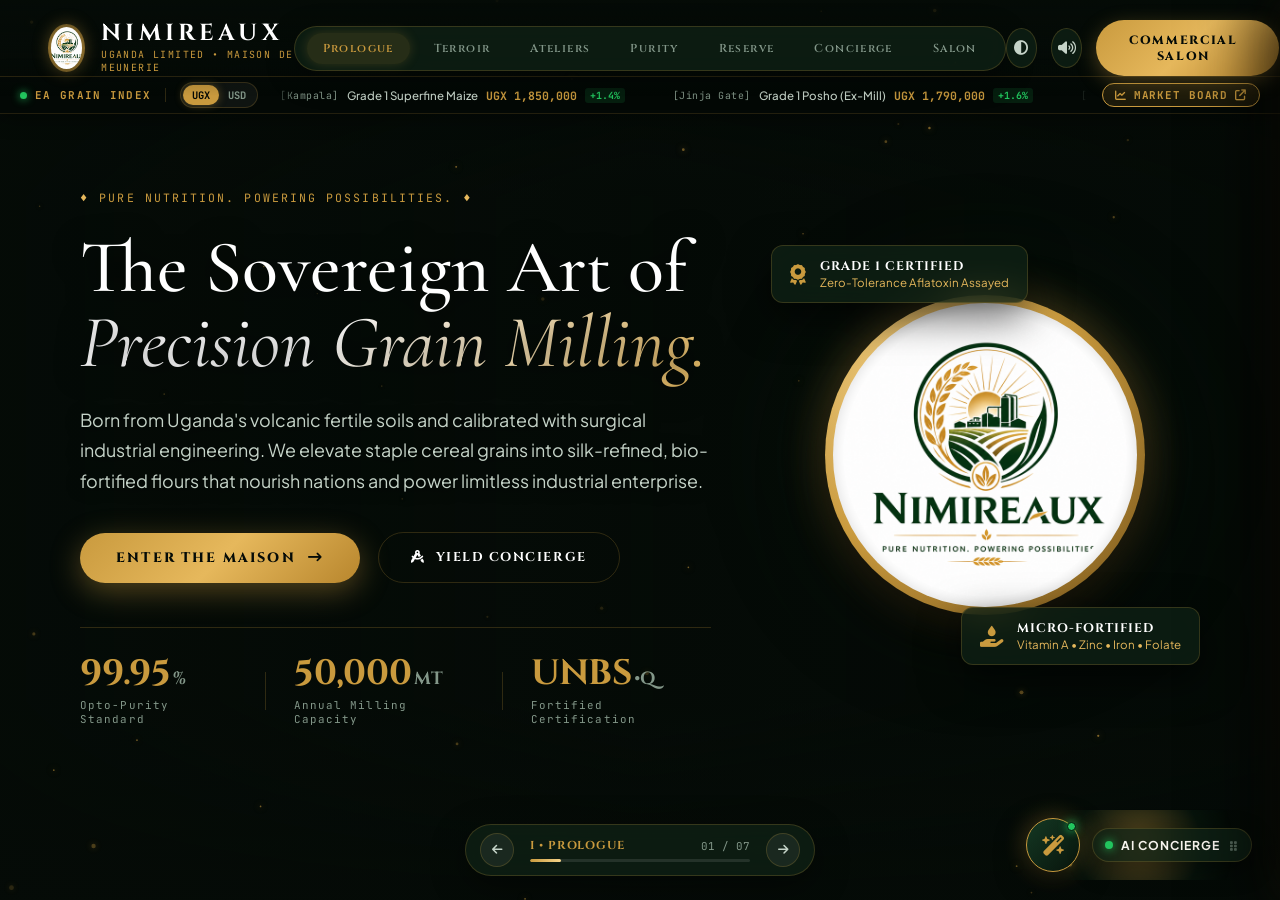
==== index.html @ faae1175 "feat: add Live Commodity Price Ticker ribbon and interactive East Africa Grain Exchange Market Board" ====
<!DOCTYPE html>
<html lang="en" data-theme="dark">
<head>
  <meta charset="UTF-8" />
  <meta name="viewport" content="width=device-width, initial-scale=1.0" />
  <title>NIMIREAUX UGANDA LIMITED &bull; Haute Grain Milling &amp; Pure Nutrition</title>
  
  <!-- Favicon -->
  <link rel="icon" type="image/png" href="assets/logo.png" />
  
  <!-- Premium Luxury Typography: Cormorant Garamond, Cinzel, Plus Jakarta Sans, JetBrains Mono -->
  <link rel="preconnect" href="https://fonts.googleapis.com" />
  <link rel="preconnect" href="https://fonts.gstatic.com" crossorigin />
  <link href="https://fonts.googleapis.com/css2?family=Cinzel:wght@500;600;700;800;900&family=Cormorant+Garamond:ital,wght@0,400;0,500;0,600;0,700;1,400;1,600&family=JetBrains+Mono:wght@400;600;700&family=Plus+Jakarta+Sans:wght@300;400;500;600;700;800&display=swap" rel="stylesheet" />
  
  <!-- Font Awesome 6 Pro Icons -->
  <link rel="stylesheet" href="https://cdnjs.cloudflare.com/ajax/libs/font-awesome/6.4.0/css/all.min.css" />
  
  <!-- Prestige Stylesheet -->
  <link rel="stylesheet" href="styles.css" />
</head>
<body class="prestige-body">

  <!-- =========================================================================
       PHOTOGRAPHIC SCENIC CANVAS (7 Curated High-Resolution Visual Atmospheres)
       ========================================================================= -->
  <div class="prestige-stage-bg" id="prestigeStageBg" aria-hidden="true">
    
    <!-- Scene 01: The Golden Terroir & Dawn Harvest (Hero) -->
    <div class="scenic-slide active" data-scene="0">
      <div class="scenic-img" style="background-image: url('https://images.unsplash.com/photo-1500382017468-9049fed747ef?auto=format&fit=crop&w=2560&q=90');"></div>
      <div class="scenic-curtain"></div>
    </div>

    <!-- Scene 02: Uganda's Volcanic Fertile Basins (Heritage) -->
    <div class="scenic-slide" data-scene="1">
      <div class="scenic-img" style="background-image: url('https://images.unsplash.com/photo-1500937386664-56d1dfef3854?auto=format&fit=crop&w=2560&q=90');"></div>
      <div class="scenic-curtain"></div>
    </div>

    <!-- Scene 03: The Precision Milling Ateliers (Services) -->
    <div class="scenic-slide" data-scene="2">
      <div class="scenic-img" style="background-image: url('https://images.unsplash.com/photo-1587293852726-70cdb56c2866?auto=format&fit=crop&w=2560&q=90');"></div>
      <div class="scenic-curtain"></div>
    </div>

    <!-- Scene 04: The Purity Laboratory & Optical Assay (Quality) -->
    <div class="scenic-slide" data-scene="3">
      <div class="scenic-img" style="background-image: url('assets/purity_uganda_scientist.jpg');"></div>
      <div class="scenic-curtain"></div>
    </div>

    <!-- Scene 05: The Private Flour Reserve (Products) -->
    <div class="scenic-slide" data-scene="4">
      <div class="scenic-img" style="background-image: url('https://images.unsplash.com/photo-1509440159596-0249088772ff?auto=format&fit=crop&w=2560&q=90');"></div>
      <div class="scenic-curtain"></div>
    </div>

    <!-- Scene 06: Towering Silos & Grain Architecture (Concierge Calculator) -->
    <div class="scenic-slide" data-scene="5">
      <div class="scenic-img" style="background-image: url('https://images.unsplash.com/photo-1595974482597-4b8da8879bc5?auto=format&fit=crop&w=2560&q=90');"></div>
      <div class="scenic-curtain"></div>
    </div>

    <!-- Scene 07: The Executive Commercial Salon (Contact & Card) -->
    <div class="scenic-slide" data-scene="6">
      <div class="scenic-img" style="background-image: url('https://images.unsplash.com/photo-1497366216548-37526070297c?auto=format&fit=crop&w=2560&q=90');"></div>
      <div class="scenic-curtain"></div>
    </div>

  </div>

  <!-- Ambient Golden Dust / Micro-Shimmer Particles Canvas -->
  <canvas id="ambientDustCanvas"></canvas>

  <!-- =========================================================================
       HAUTE LUXURY TOP NAVIGATION BAR
       ========================================================================= -->
  <header class="prestige-nav">
    <div class="nav-shell">
      
      <!-- Brand Crest & Monogram -->
      <a href="javascript:void(0)" class="nav-crest-link" onclick="goToAct(0)">
        <div class="crest-gold-frame">
          <img src="assets/logo.png" alt="Nimireaux Crest" class="nav-crest-img" />
        </div>
        <div class="crest-titles">
          <span class="crest-brand">NIMIREAUX</span>
          <span class="crest-provenance">UGANDA LIMITED &bull; MAISON DE MEUNERIE</span>
        </div>
      </a>

      <!-- Center Editorial Acts Nav -->
      <nav class="nav-acts">
        <button class="act-tab active" data-act="0" onclick="goToAct(0)">Prologue</button>
        <button class="act-tab" data-act="1" onclick="goToAct(1)">Terroir</button>
        <button class="act-tab" data-act="2" onclick="goToAct(2)">Ateliers</button>
        <button class="act-tab" data-act="3" onclick="goToAct(3)">Purity</button>
        <button class="act-tab" data-act="4" onclick="goToAct(4)">Reserve</button>
        <button class="act-tab" data-act="5" onclick="goToAct(5)">Concierge</button>
        <button class="act-tab" data-act="6" onclick="goToAct(6)">Salon</button>
      </nav>

      <!-- Right Controls: Audio & Theme Switcher & Private Inquiry -->
      <div class="nav-amenities">
        
        <!-- Palette Switcher: Noir Emerald <-> Champagne Ivory -->
        <button class="amenity-btn" id="themeToggleBtn" title="Switch Atmospheric Palette" aria-label="Toggle Theme">
          <i class="fa-solid fa-circle-half-stroke" id="themeIcon"></i>
        </button>

        <!-- Sound Chime Toggle -->
        <button class="amenity-btn" id="soundToggleBtn" title="Toggle Crystal Acoustic Feedback" aria-label="Toggle Acoustic Feedback">
          <i class="fa-solid fa-volume-high" id="soundIcon"></i>
        </button>

        <!-- Private Inquiry Button -->
        <button class="btn-royal" onclick="goToAct(6)">
          <span class="btn-royal-text">COMMERCIAL SALON</span>
          <span class="btn-royal-sheen"></span>
        </button>

      </div>

    </div>
  </header>

  <!-- =========================================================================
       HAUTE COUTURE EAST AFRICA GRAIN COMMODITY TICKER TAPE
       ========================================================================= -->
  <div class="grain-ticker-ribbon" id="grainTickerRibbon">
    <div class="gtr-inner">
      
      <!-- Live Indicator & Title -->
      <div class="gtr-badge">
        <span class="gtr-live-dot"></span>
        <span class="gtr-title">EA GRAIN INDEX</span>
      </div>

      <!-- Currency Toggle Switch -->
      <div class="gtr-currency-toggle" role="group" aria-label="Currency Selector">
        <button type="button" class="gtr-curr-btn active" id="btnCurrUGX" onclick="setMarketCurrency('UGX')">UGX</button>
        <button type="button" class="gtr-curr-btn" id="btnCurrUSD" onclick="setMarketCurrency('USD')">USD</button>
      </div>

      <!-- Marquee Scrolling Track -->
      <div class="gtr-track-wrapper">
        <div class="gtr-marquee" id="gtrMarqueeTrack">
          <!-- Dynamically populated by renderTickerRibbon() -->
        </div>
      </div>

      <!-- Right Action CTA: View Full Market Board -->
      <button class="gtr-board-btn" onclick="openMarketBoardModal()" title="View East Africa Grain Exchange Board">
        <i class="fa-solid fa-chart-line"></i>
        <span>MARKET BOARD</span>
        <i class="fa-solid fa-arrow-up-right-from-square"></i>
      </button>

    </div>
  </div>

  <!-- =========================================================================
       MAIN PRESENTATION STAGE (7 CURATED EDITORIAL ACTS)
       ========================================================================= -->
  <main class="prestige-viewport" id="prestigeViewport">

    <!-- =======================================================================
         ACT I: PROLOGUE & THE OATH OF PURE NUTRITION (Hero)
         ======================================================================= -->
    <section class="editorial-act active" data-act-index="0" id="act0">
      <div class="act-container">
        
        <div class="hero-editorial-grid">
          
          <div class="hero-left-column">
            
            <div class="haute-curation-tag">
              <span class="gold-diamond">&diams;</span>
              <span class="tag-label">PURE NUTRITION. POWERING POSSIBILITIES.</span>
              <span class="gold-diamond">&diams;</span>
            </div>

            <h1 class="hero-editorial-title">
              The Sovereign Art of <span class="title-italic-accent">Precision Grain Milling.</span>
            </h1>

            <p class="hero-editorial-epigraph">
              Born from Uganda's volcanic fertile soils and calibrated with surgical industrial engineering. We elevate staple cereal grains into silk-refined, bio-fortified flours that nourish nations and power limitless industrial enterprise.
            </p>

            <div class="hero-actions-suite">
              <button class="btn-royal-large" onclick="goToAct(1)">
                <span>ENTER THE MAISON</span>
                <i class="fa-solid fa-arrow-right-long"></i>
              </button>
              <button class="btn-linen-outline" onclick="goToAct(5)">
                <i class="fa-solid fa-compass-drafting"></i>
                <span>YIELD CONCIERGE</span>
              </button>
            </div>

            <!-- Certified Royal Metrics Ribbon -->
            <div class="hero-heritage-metrics">
              <div class="metric-cell">
                <span class="mc-value">99.95<small>%</small></span>
                <span class="mc-label">Opto-Purity Standard</span>
              </div>
              <div class="metric-divider"></div>
              <div class="metric-cell">
                <span class="mc-value">50,000<small>MT</small></span>
                <span class="mc-label">Annual Milling Capacity</span>
              </div>
              <div class="metric-divider"></div>
              <div class="metric-cell">
                <span class="mc-value">UNBS<small>&bull;Q</small></span>
                <span class="mc-label">Fortified Certification</span>
              </div>
            </div>

          </div>

          <!-- Hero Right: The Royal Circular Medallion Insignia -->
          <div class="hero-right-column">
            <div class="royal-insignia-stage">
              <div class="insignia-aura-ring"></div>
              <div class="insignia-laurel-frame">
                <div class="insignia-disc-border">
                  <img src="assets/logo.png" alt="Nimireaux Official Circular Emblem" class="royal-emblem-disc" />
                </div>
              </div>

              <!-- Floating Prestige Badges -->
              <div class="prestige-floating-badge badge-nw">
                <i class="fa-solid fa-award"></i>
                <div>
                  <strong>GRADE 1 CERTIFIED</strong>
                  <span>Zero-Tolerance Aflatoxin Assayed</span>
                </div>
              </div>

              <div class="prestige-floating-badge badge-se">
                <i class="fa-solid fa-hand-holding-droplet"></i>
                <div>
                  <strong>MICRO-FORTIFIED</strong>
                  <span>Vitamin A &bull; Zinc &bull; Iron &bull; Folate</span>
                </div>
              </div>
            </div>
          </div>

        </div>

      </div>
    </section>

    <!-- =======================================================================
         ACT II: TERROIR & THE SOURCING INTEGRITY
         ======================================================================= -->
    <section class="editorial-act" data-act-index="1" id="act1">
      <div class="act-container">
        
        <div class="act-split-grid">
          
          <div class="act-text-side">
            <div class="act-number-monogram">II &bull; THE TERROIR</div>
            <h2 class="act-headline">
              Sourced from Uganda's <span class="title-italic-accent">Richest Basins.</span>
            </h2>
            <p class="act-summary">
              Great flour is not born in the mill; it begins in the earth. Nimireaux maintains direct, ethical origin partnerships across Uganda's most fertile agricultural corridors, ensuring every grain kernel meets uncompromising parameters of density, vitrification, and moisture equilibrium.
            </p>

            <div class="terroir-regions-deck">
              <div class="terroir-tile active" onclick="inspectTerroir(0)">
                <div class="tt-num">01</div>
                <div class="tt-content">
                  <h4>Masindi &amp; Bunyoro Maize Corridors</h4>
                  <p>Sun-cured white dent maize celebrated for pristine starch endosperm and naturally low ash content.</p>
                </div>
              </div>

              <div class="terroir-tile" onclick="inspectTerroir(1)">
                <div class="tt-num">02</div>
                <div class="tt-content">
                  <h4>Acholi &amp; Northern Grain Basins</h4>
                  <p>Heritage sorghum, pearl millet, and golden sesame cultivated on untouched organic soil.</p>
                </div>
              </div>

              <div class="terroir-tile" onclick="inspectTerroir(2)">
                <div class="tt-num">03</div>
                <div class="tt-content">
                  <h4>Eastern Highlands Wheat Belts</h4>
                  <p>High-altitude hard wheat cultivars with exceptional gluten indexes tailored for artisanal baking.</p>
                </div>
              </div>
            </div>

            <div class="act-actions-row">
              <button class="btn-royal" onclick="goToAct(2)">
                <span>EXPLORE MILLING ATELIERS</span>
                <i class="fa-solid fa-arrow-right"></i>
              </button>
              <button type="button" class="btn-royal-outline" onclick="openLogisticsModal()">
                <i class="fa-solid fa-route"></i>
                <span>EAST AFRICA TRADE CORRIDORS</span>
              </button>
              <button type="button" class="btn-royal-outline" onclick="openMarketBoardModal()">
                <i class="fa-solid fa-chart-line"></i>
                <span>SPOT GRAIN EXCHANGE BOARD</span>
              </button>
            </div>
          </div>

          <div class="act-visual-side">
            <div class="terroir-specimen-card">
              <div class="tsc-glass-header">
                <span class="tsc-origin" id="terroirOrigin">ORIGIN REGION: MASINDI CORRIDOR</span>
                <span class="tsc-status">TRACEABILITY: 100% FARM-GATE</span>
              </div>
              <div class="tsc-image-frame">
                <img id="terroirImg" src="https://images.unsplash.com/photo-1500937386664-56d1dfef3854?auto=format&fit=crop&w=1400&q=85" alt="Ugandan Agricultural Valley" class="terroir-photo" />
                <div class="tsc-telemetry-pill">
                  <i class="fa-solid fa-wheat-awn"></i>
                  <span>Equilibrium Moisture: <strong>&le; 12.8%</strong></span>
                </div>
              </div>
              <div class="tsc-spec-footer">
                <div class="tsf-item">
                  <span>VARIETAL</span>
                  <strong id="terroirVarietal">White Dent Elite</strong>
                </div>
                <div class="tsf-item">
                  <span>PURITY INDEX</span>
                  <strong id="terroirPurity">99.9% Clean</strong>
                </div>
                <div class="tsf-item">
                  <span>SMALLHOLDERS</span>
                  <strong id="terroirFarmers">8,500+ Stewards</strong>
                </div>
              </div>
            </div>
          </div>

        </div>

      </div>
    </section>

    <!-- =======================================================================
         ACT III: THE PRECISION MILLING ATELIERS
         ======================================================================= -->
    <section class="editorial-act" data-act-index="2" id="act2">
      <div class="act-container">
        
        <div class="act-split-grid">
          
          <div class="act-text-side">
            <div class="act-number-monogram">III &bull; THE ATELIERS</div>
            <h2 class="act-headline">
              Chilled Rollers. <span class="title-italic-accent">Surgical Extraction.</span>
            </h2>
            <p class="act-summary">
              Inside our climate-controlled processing halls, grain passes through graduated stages of pneumatic destoning, precision tempering, and multi-break chilled cast-iron rollers. We gently shave the endosperm while preserving its vital starches and separating the fibrous bran with zero thermal stress.
            </p>

            <div class="atelier-phases-tabs">
              <button class="atelier-phase-btn active" data-phase="0" onclick="switchAtelierPhase(0)">
                <span class="ap-badge">PHASE I</span>
                <span class="ap-name">Hydrothermal Conditioning</span>
              </button>
              <button class="atelier-phase-btn" data-phase="1" onclick="switchAtelierPhase(1)">
                <span class="ap-badge">PHASE II</span>
                <span class="ap-name">Multi-Break Corrugation</span>
              </button>
              <button class="atelier-phase-btn" data-phase="2" onclick="switchAtelierPhase(2)">
                <span class="ap-badge">PHASE III</span>
                <span class="ap-name">High-Speed Plansifting</span>
              </button>
              <button class="atelier-phase-btn" data-phase="3" onclick="switchAtelierPhase(3)">
                <span class="ap-badge">PHASE IV</span>
                <span class="ap-name">UNBS Micro-Fortification</span>
              </button>
            </div>

            <div class="atelier-spec-card" id="atelierSpecCard">
              <h4 id="phaseTitle">Phase I: Hydrothermal Moisture Conditioning</h4>
              <p id="phaseDesc">
                Computer-calibrated water misting elevates kernel moisture to exactly 14.2%, mellowing the inner endosperm starch while imparting elastic resilience to the outer bran shell for clean separation.
              </p>
              <div class="phase-metrics-row">
                <div class="pm-box">
                  <span>Target Equilibrium</span>
                  <strong id="pmTarget">14.2% H₂O</strong>
                </div>
                <div class="pm-box">
                  <span>Tempering Rest</span>
                  <strong id="pmRest">12 - 16 Hours</strong>
                </div>
                <div class="pm-box">
                  <span>Endosperm Integrity</span>
                  <strong id="pmYield">100% Intact</strong>
                </div>
              </div>
            </div>
          </div>

          <div class="act-visual-side">
            <div class="atelier-engineering-card">
              <div class="aec-header">
                <span><i class="fa-solid fa-gears"></i> BÜHLER-CALIBRATED INDUSTRIAL ROLLER SUITE</span>
                <span class="aec-live"><i class="fa-solid fa-circle"></i> CONTINUOUS LINE</span>
              </div>
              <div class="aec-image-wrap">
                <img id="phaseImg" src="https://images.unsplash.com/photo-1587293852726-70cdb56c2866?auto=format&fit=crop&w=1400&q=85" alt="Industrial Milling Machinery" class="atelier-photo" />
                <div class="aec-telemetry-hud">
                  <div class="ath-gauge">
                    <span class="ath-label">ROLLER RPM</span>
                    <span class="ath-val" id="athRpm">1,450 RPM</span>
                  </div>
                  <div class="ath-gauge">
                    <span class="ath-label">NIP CALIBRATION</span>
                    <span class="ath-val" id="athGap">0.18 mm</span>
                  </div>
                  <div class="ath-gauge">
                    <span class="ath-label">BEARING TEMP</span>
                    <span class="ath-val" id="athTemp">36.2 &deg;C</span>
                  </div>
                </div>
              </div>
              <div class="aec-footer">
                <span>HOURLY THROUGHPUT: <strong>15.0 METRIC TONS / HOUR</strong></span>
                <span>CLEAN IN-PLACE (CIP) HYGIENE: <strong>PASSED</strong></span>
              </div>
            </div>
          </div>

        </div>

      </div>
    </section>

    <!-- =======================================================================
         ACT IV: THE PURITY PROTOCOL & SCIENTIFIC ASSAY
         ======================================================================= -->
    <section class="editorial-act" data-act-index="3" id="act3">
      <div class="act-container">
        
        <div class="act-split-grid">
          
          <div class="act-text-side">
            <div class="act-number-monogram">IV &bull; THE PURITY PROTOCOL</div>
            <h2 class="act-headline">
              Zero Tolerance. <span class="title-italic-accent">Certified Purity.</span>
            </h2>
            <p class="act-summary">
              Health is the highest luxury. Nimireaux operates on an uncompromising double-testing protocol. Every batch of grain entering our intake gates and every bag of flour departing our dock is subjected to optical NIR spectrometry and enzymatic immunoassays.
            </p>

            <div class="purity-standards-grid">
              <div class="purity-pillar">
                <div class="pp-badge"><i class="fa-solid fa-shield-virus"></i> 0.0 PPB AFLATOXIN</div>
                <h4>Zero-Tolerance Toxin Filter</h4>
                <p>Advanced optical sorters discard any grain kernel showing microbial compromise well below Uganda's UNBS 10 ppb statutory ceiling.</p>
              </div>

              <div class="purity-pillar">
                <div class="pp-badge"><i class="fa-solid fa-dna"></i> 100% NON-GMO SEED</div>
                <h4>Pure Heritage Genetics</h4>
                <p>Complete genetic testing certifies that all grain lots are natural, heirloom, non-genetically modified East African cultivars.</p>
              </div>
            </div>

            <div class="act-actions-row">
              <button class="btn-royal" onclick="goToAct(4)">
                <span>DISCOVER THE PRIVATE RESERVE</span>
                <i class="fa-solid fa-arrow-right"></i>
              </button>
              <button type="button" class="btn-royal-outline" onclick="openCoaModal()">
                <i class="fa-solid fa-file-shield"></i>
                <span>SPECIFICATIONS &amp; COA</span>
              </button>
            </div>
          </div>

          <div class="act-visual-side">
            <div class="lab-spectrometer-card">
              <div class="lsc-header">
                <span><i class="fa-solid fa-microscope"></i> NIR OPTICAL ASSAY &bull; REAL-TIME BATCH LOG</span>
                <span class="lsc-badge">UNBS CERTIFIED Q-MARK</span>
              </div>

              <!-- Quality Assurance Laboratory Showcase Photo -->
              <div class="lsc-photo-banner">
                <img src="assets/purity_uganda_scientist.jpg" alt="Nimireaux Quality Assurance Scientists in Uganda Food Assay Laboratory" class="lsc-banner-img" />
                <div class="lsc-banner-sheen"></div>
                <div class="lsc-banner-caption">
                  <span class="lsc-caption-tag"><i class="fa-solid fa-flask-vial"></i> QA &amp; BIOCHEMISTRY LAB</span>
                  <span class="lsc-caption-sub">Kampala Fortification &amp; Purity Assay Unit</span>
                </div>
              </div>

              <div class="lsc-spectrum-display">
                <div class="lsc-radar-bg"></div>
                <div class="lsc-data-points">
                  <div class="datapoint dp-1">
                    <span class="dp-glow"></span>
                    <span class="dp-text">Moisture: 12.4%</span>
                  </div>
                  <div class="datapoint dp-2">
                    <span class="dp-glow"></span>
                    <span class="dp-text">Crude Ash: &lt;0.55%</span>
                  </div>
                  <div class="datapoint dp-3">
                    <span class="dp-glow"></span>
                    <span class="dp-text">Protein: 9.2%</span>
                  </div>
                  <div class="datapoint dp-4">
                    <span class="dp-glow"></span>
                    <span class="dp-text">Aflatoxin: 0.0 ppb</span>
                  </div>
                </div>
              </div>
              <div class="lsc-batch-row">
                <div class="lbr-cell">
                  <span>CURRENT BATCH</span>
                  <strong>#NMR-2026-UG88</strong>
                </div>
                <div class="lbr-cell">
                  <span>DISPOSITION</span>
                  <strong class="text-gold">APPROVED FOR HUMAN CONSUMPTION</strong>
                </div>
              </div>
            </div>
          </div>

        </div>

      </div>
    </section>

    <!-- =======================================================================
         ACT V: THE PRIVATE RESERVE COLLECTION (Products & Sommelier)
         ======================================================================= -->
    <section class="editorial-act" data-act-index="4" id="act4">
      <div class="act-container">
        
        <div class="act-split-grid">
          
          <div class="act-text-side">
            <div class="act-number-monogram">V &bull; THE PRIVATE RESERVE</div>
            <h2 class="act-headline">
              The Grand Flours of <span class="title-italic-accent">Nimireaux.</span>
            </h2>
            <p class="act-summary">
              Engineered for superlative culinary texture, radiant white endosperm purity, and optimal micronutrient bioavailability. Select a reserve grade to explore tactile granulometry, extraction rates, and certified nutrition profiles.
            </p>

            <div class="reserve-sommelier-deck">
              <button class="sommelier-item active" data-prod="0" onclick="selectReserveFlour(0)">
                <div class="si-index">01</div>
                <div class="si-info">
                  <strong>Superfine Posho Flour (Grade 1 Royal)</strong>
                  <span>Silky patent white flour with mandatory UNBS vitamin micro-dosing.</span>
                </div>
              </button>

              <button class="sommelier-item" data-prod="1" onclick="selectReserveFlour(1)">
                <div class="si-index">02</div>
                <div class="si-info">
                  <strong>Whole Grain Maize Flour (Artisanal Brown)</strong>
                  <span>Nutrient-dense, bran-retained wholesome flour rich in complex dietary fiber.</span>
                </div>
              </button>

              <button class="sommelier-item" data-prod="2" onclick="selectReserveFlour(2)">
                <div class="si-index">03</div>
                <div class="si-info">
                  <strong>Baker\'s Special Hard Wheat Flour</strong>
                  <span>High-gluten formulation with exceptional dough elasticity and oven spring.</span>
                </div>
              </button>

              <button class="sommelier-item" data-prod="3" onclick="selectReserveFlour(3)">
                <div class="si-index">04</div>
                <div class="si-info">
                  <strong>Nutri-Composite Multi-Grain Porridge Flour</strong>
                  <span>Synergistic blend of maize, finger millet, red sorghum, and toasted soya.</span>
                </div>
              </button>
            </div>
          </div>

          <div class="act-visual-side">
            <div class="reserve-fact-sheet-card">
              <div class="rfsc-header">
                <span class="rfsc-crest-tag" id="rfscBadge">MAISON SELECTION &bull; GRADE 1</span>
                <h3 class="rfsc-title" id="rfscTitle">Superfine Posho Flour (Grade 1 Royal)</h3>
                <p class="rfsc-desc" id="rfscDesc">Refined from pure vitreous endosperm with zero bran specks, micro-fortified with Vitamin A, Zinc, Iron, and Folic Acid.</p>
              </div>

              <div class="rfsc-specs-table">
                <div class="rst-row head">
                  <span>CERTIFIED METRIC</span>
                  <span>PER 100g SPECIFICATION</span>
                </div>
                <div class="rst-row">
                  <span>Granulometry (Particle Fineness)</span>
                  <strong id="specGranulo">120 &mu;m (Silk Patent)</strong>
                </div>
                <div class="rst-row">
                  <span>Total Energy Density</span>
                  <strong id="specEnergy">362 kcal / 1,514 kJ</strong>
                </div>
                <div class="rst-row">
                  <span>Complex Carbohydrates</span>
                  <strong id="specCarbs">78.4 g</strong>
                </div>
                <div class="rst-row">
                  <span>Crude Dietary Protein</span>
                  <strong id="specProtein">8.9 g</strong>
                </div>
                <div class="rst-row gold-highlight">
                  <span><i class="fa-solid fa-certificate"></i> Mandatory Vitamin A Fortification</span>
                  <strong id="specVitA">1.8 mg / kg</strong>
                </div>
                <div class="rst-row gold-highlight">
                  <span><i class="fa-solid fa-certificate"></i> Bioavailable Zinc &amp; Iron</span>
                  <strong id="specZinc">32.0 mg / kg</strong>
                </div>
              </div>

              <div class="rfsc-action-bar">
                <div class="rfsc-sizes">
                  <span>Packaging:</span>
                  <strong>5kg &bull; 10kg &bull; 25kg &bull; 50kg Royal Hermetic Bags</strong>
                </div>
                <button class="btn-royal" onclick="inquireProductReserve()">
                  <span>ACQUIRE WHOLESALE</span>
                  <i class="fa-solid fa-arrow-right"></i>
                </button>
              </div>
            </div>
          </div>

        </div>

      </div>
    </section>

    <!-- =======================================================================
         ACT VI: THE INDUSTRIAL BATCH YIELD CONCIERGE (Calculator)
         ======================================================================= -->
    <section class="editorial-act" data-act-index="5" id="act5">
      <div class="act-container">
        
        <div class="act-split-grid">
          
          <div class="act-text-side">
            <div class="act-number-monogram">VI &bull; THE CONCIERGE</div>
            <h2 class="act-headline">
              Industrial Batch <span class="title-italic-accent">Yield Concierge.</span>
            </h2>
            <p class="act-summary">
              Whether booking large-scale commercial toll milling or contracting high-volume institutional flour distribution, simulate production yields, standard 50kg bag counts, byproduct bran generation, and factory turnaround in real-time.
            </p>

            <div class="concierge-controls-box">
              
              <!-- Commodity Picker -->
              <div class="cc-group">
                <label class="cc-label">SELECT RAW COMMODITY</label>
                <div class="cc-radios-row" id="conciergeCommodityGroup">
                  <label class="cc-pill active" onclick="selectConciergeCommodity('white_maize')">
                    <input type="radio" name="conciergeCommodity" value="white_maize" checked onchange="selectConciergeCommodity('white_maize')" />
                    <i class="fa-solid fa-circle-dot pill-icon"></i>
                    <span>White Dent Maize</span>
                  </label>
                  <label class="cc-pill" onclick="selectConciergeCommodity('yellow_maize')">
                    <input type="radio" name="conciergeCommodity" value="yellow_maize" onchange="selectConciergeCommodity('yellow_maize')" />
                    <i class="fa-regular fa-circle pill-icon"></i>
                    <span>Yellow Maize</span>
                  </label>
                  <label class="cc-pill" onclick="selectConciergeCommodity('hard_wheat')">
                    <input type="radio" name="conciergeCommodity" value="hard_wheat" onchange="selectConciergeCommodity('hard_wheat')" />
                    <i class="fa-regular fa-circle pill-icon"></i>
                    <span>Hard Wheat</span>
                  </label>
                  <label class="cc-pill" onclick="selectConciergeCommodity('composite')">
                    <input type="radio" name="conciergeCommodity" value="composite" onchange="selectConciergeCommodity('composite')" />
                    <i class="fa-regular fa-circle pill-icon"></i>
                    <span>Composite Grain</span>
                  </label>
                </div>
              </div>

              <!-- Tonnage Metallic Range Slider -->
              <div class="cc-group">
                <div class="cc-slider-meta">
                  <label class="cc-label">INTAKE BATCH TONNAGE</label>
                  <span class="cc-live-val" id="conciergeTonnageVal">100 METRIC TONS</span>
                </div>
                <input type="range" min="10" max="2000" step="10" value="100" class="gold-track-slider" id="conciergeSlider" oninput="updateConciergeSlider(this.value)" />
                <div class="slider-ticks">
                  <span>10 MT</span>
                  <span>500 MT</span>
                  <span>1,000 MT</span>
                  <span>1,500 MT</span>
                  <span>2,000 MT</span>
                </div>
              </div>

              <!-- Extraction Grade Profile -->
              <div class="cc-group">
                <label class="cc-label">EXTRACTION REFINEMENT PROFILE</label>
                <div class="cc-radios-row" id="conciergeGradeGroup">
                  <label class="cc-pill active" onclick="selectConciergeGrade('grade1')">
                    <input type="radio" name="conciergeGrade" value="grade1" checked onchange="selectConciergeGrade('grade1')" />
                    <i class="fa-solid fa-circle-dot pill-icon"></i>
                    <span id="labelGrade1">Grade 1 Superfine (72% Flour &bull; 28% Feed Bran)</span>
                  </label>
                  <label class="cc-pill" onclick="selectConciergeGrade('whole')">
                    <input type="radio" name="conciergeGrade" value="whole" onchange="selectConciergeGrade('whole')" />
                    <i class="fa-regular fa-circle pill-icon"></i>
                    <span id="labelGradeWhole">Whole Extraction (88% Flour &bull; 12% Byproduct)</span>
                  </label>
                </div>
              </div>

            </div>
          </div>

          <div class="act-visual-side">
            <div class="concierge-telemetry-portfolio">
              <div class="ctp-head">
                <span class="ctp-title"><i class="fa-solid fa-chart-column"></i> PRODUCTION FORECAST TELEMETRY</span>
                <span class="ctp-badge" id="conciergeMillingRateBadge">ATELIER CAPACITY: 15.0 MT/HR</span>
              </div>

              <!-- Active Commodity Specification Banner -->
              <div class="ctp-commodity-banner" id="conciergeCommodityBanner">
                <div class="ccb-icon"><i class="fa-solid fa-seedling" id="conciergeCommodityIcon"></i></div>
                <div class="ccb-info">
                  <div class="ccb-name" id="conciergeCommodityName">White Dent Maize</div>
                  <div class="ccb-spec" id="conciergeCommoditySpec">Refined endosperm &bull; UNBS US 2:2017 &bull; 13.0% max moisture</div>
                </div>
                <div class="ccb-pill-tag" id="conciergeCommodityTag">EXTRACTION: 72%</div>
              </div>

              <div class="ctp-meters-deck">
                
                <!-- Meter 1: Finished Flour -->
                <div class="ctp-meter premier">
                  <span class="cm-label">NET FINISHED FLOUR OUTPUT</span>
                  <div class="cm-numeric">
                    <span class="cm-value" id="flourYieldNum">72.0</span>
                    <span class="cm-unit">Metric Tons</span>
                  </div>
                  <div class="cm-bar"><div class="cm-fill" id="flourYieldFill" style="width: 72%;"></div></div>
                </div>

                <!-- Meter 2: Packaged 50kg Bags -->
                <div class="ctp-meter">
                  <span class="cm-label">STANDARD 50KG PACKAGED BAGS</span>
                  <div class="cm-numeric">
                    <span class="cm-value" id="bagsYieldNum">1,440</span>
                    <span class="cm-unit">Hermetic Bags</span>
                  </div>
                  <div class="cm-bar"><div class="cm-fill" id="bagsYieldFill" style="width: 72%;"></div></div>
                </div>

                <!-- Meter 3: Feed Bran Byproduct -->
                <div class="ctp-meter">
                  <span class="cm-label">NUTRITIOUS ANIMAL FEED BRAN</span>
                  <div class="cm-numeric">
                    <span class="cm-value" id="branYieldNum">28.0</span>
                    <span class="cm-unit">Metric Tons</span>
                  </div>
                  <div class="cm-bar"><div class="cm-fill" id="branYieldFill" style="width: 28%;"></div></div>
                </div>

                <!-- Meter 4: Turnaround Hours -->
                <div class="ctp-meter">
                  <span class="cm-label">MILLING RUN SCHEDULE</span>
                  <div class="cm-numeric">
                    <span class="cm-value" id="turnaroundNum">6.7</span>
                    <span class="cm-unit">Production Hours</span>
                  </div>
                  <span class="cm-sub">Continuous 24/7 industrial scheduling</span>
                </div>

              </div>

              <!-- Real-Time Agricultural Milling Insight -->
              <div class="ctp-insight-callout" id="conciergeInsightCallout">
                <i class="fa-solid fa-circle-info"></i>
                <span id="conciergeInsightText">Uganda &amp; Great Lakes benchmark grain. High endosperm purity delivers pristine white posho with maximum cooking swelling index and smooth texture.</span>
              </div>

              <div class="concierge-actions-deck">
                <button class="btn-royal w-100" onclick="applyConciergeToInquiry()">
                  <span>TRANSFER ESTIMATE TO OFFICIAL SALON</span>
                  <i class="fa-solid fa-arrow-right"></i>
                </button>
                <button type="button" class="btn-wa-concierge w-100" onclick="sendBatchToWhatsApp()">
                  <i class="fa-brands fa-whatsapp"></i>
                  <span>SEND BATCH SPEC TO WHATSAPP COMMERCIAL DESK</span>
                </button>
              </div>
            </div>
          </div>

        </div>

      </div>
    </section>

    <!-- =======================================================================
         ACT VII: THE COMMERCIAL SALON & PRESIDENTIAL CARD
         ======================================================================= -->
    <section class="editorial-act" data-act-index="6" id="act6">
      <div class="act-container">
        
        <div class="act-split-grid outro-grid">
          
          <!-- Column 1: The 3D-Tilt Presidential Digital Business Card -->
          <div class="act-text-side">
            <div class="act-number-monogram">VII &bull; THE COMMERCIAL SALON</div>
            <h2 class="act-headline">
              Direct Access to the <span class="title-italic-accent">Maison.</span>
            </h2>
            <p class="act-summary">
              We welcome partnership with regional wholesalers, food relief agencies, industrial bakeries, and contract toll grain producers. Reach our executive directors and commercial desk via our official hotlines or digital inquiry protocol.
            </p>

            <!-- 3D Holographic Tilt Card -->
            <div class="presidential-card-wrapper" id="cardWrapper" onmousemove="handleCardTilt(event)" onmouseleave="resetCardTilt()">
              <div class="presidential-card" id="presidentialCard">
                
                <div class="card-shimmer-foil"></div>
                
                <div class="pcard-body">
                  
                  <div class="pcard-top">
                    <div class="pcard-logo-frame">
                      <img src="assets/logo.png" alt="Nimireaux Official Crest" class="pcard-logo-img" />
                    </div>
                    <div class="pcard-corp-text">
                      <h3 class="pcard-name">NIMIREAUX</h3>
                      <h4 class="pcard-country">UGANDA LIMITED</h4>
                    </div>
                  </div>

                  <div class="pcard-brass-divider"></div>

                  <div class="pcard-contacts-deck">
                    <div class="pcard-emails-row">
                      <a href="mailto:info@nimireaux.com" class="p-link">info@nimireaux.com</a>
                      <span class="p-bar">|</span>
                      <a href="mailto:sales@nimireaux.com" class="p-link">sales@nimireaux.com</a>
                      <span class="p-bar">|</span>
                      <a href="mailto:accounts@nimireaux.com" class="p-link">accounts@nimireaux.com</a>
                    </div>

                    <div class="pcard-phones-row">
                      <a href="tel:+256744135549" class="p-phone">+256 744 135 549</a>
                      <span class="p-phone-sep">&bull;</span>
                      <a href="tel:+256783688363" class="p-phone">+256 783 688 363</a>
                    </div>
                  </div>

                  <div class="pcard-motto">
                    <span>PURE NUTRITION. POWERING POSSIBILITIES.</span>
                  </div>

                </div>
              </div>
            </div>

            <!-- Instant VIP Hotline Triggers -->
            <div class="vip-actions-deck">
              <a href="https://wa.me/256744135549?text=Hello%20Nimireaux%20Uganda%2C%20I%20am%20inquiring%20about%20commercial%20grain%20milling%20services." target="_blank" class="vip-btn wa-vip">
                <i class="fa-brands fa-whatsapp"></i>
                <div>
                  <strong>WhatsApp Commercial Desk</strong>
                  <span>Instant executive response</span>
                </div>
              </a>
              <a href="tel:+256744135549" class="vip-btn call-vip">
                <i class="fa-solid fa-phone-volume"></i>
                <div>
                  <strong>Direct Telephone Hotline</strong>
                  <span>+256 744 135 549</span>
                </div>
              </a>
              <button type="button" class="vip-btn ai-vip" onclick="toggleAiDrawer(true)">
                <i class="fa-solid fa-wand-magic-sparkles"></i>
                <div>
                  <strong>Maison AI Concierge</strong>
                  <span>Ask questions &amp; direct advisory</span>
                </div>
              </button>
              <button type="button" class="vip-btn pdf-vip" onclick="openCoaModal()">
                <i class="fa-solid fa-file-pdf"></i>
                <div>
                  <strong>Corporate Dossier &amp; COA</strong>
                  <span>Download Spec Sheet &amp; Assay (PDF)</span>
                </div>
              </button>
            </div>

          </div>

          <!-- Column 2: The Haute Couture Request for Quotation (RFQ) Protocol -->
          <div class="act-visual-side">
            <div class="haute-rfq-salon">
              <div class="hrs-header">
                <span class="hrs-badge"><i class="fa-solid fa-feather-pointed"></i> OFFICIAL DISPATCH PROTOCOL</span>
                <h3 class="hrs-title">Request for Official Quotation</h3>
                <p class="hrs-subtitle">Specify your contract processing requirements, target tonnages, or wholesale purchase orders. You will receive a stamped commercial offer within 4 business hours.</p>
              </div>

              <form id="prestigeRfqForm" onsubmit="handlePrestigeSubmit(event)">
                <div class="form-dual-row">
                  <div class="f-group">
                    <label>Principal Representative</label>
                    <input type="text" id="pName" placeholder="e.g. Christine Nakato" required />
                  </div>
                  <div class="f-group">
                    <label>Enterprise / Organization</label>
                    <input type="text" id="pOrg" placeholder="e.g. Nile Agro Exporters / WFP" required />
                  </div>
                </div>

                <div class="form-dual-row">
                  <div class="f-group">
                    <label>Official Commercial Email</label>
                    <input type="email" id="pEmail" placeholder="e.g. corporate@domain.com" required />
                  </div>
                  <div class="f-group">
                    <label>Direct Phone / WhatsApp</label>
                    <input type="tel" id="pPhone" placeholder="e.g. +256 7XX XXX XXX" required />
                  </div>
                </div>

                <div class="form-dual-row">
                  <div class="f-group">
                    <label>Service or Product Requirement</label>
                    <select id="pService">
                      <option value="toll_maize">Contract Toll Maize Milling (Grade 1)</option>
                      <option value="wholesale_posho">Wholesale Superfine Posho Flour (Bags)</option>
                      <option value="wheat_milling">Specialty Hard Wheat Flour Processing</option>
                      <option value="animal_bran">Livestock Feed Bran Bulk Supply</option>
                      <option value="unbs_fortification">UNBS Fortification Micro-Dosing Contract</option>
                    </select>
                  </div>
                  <div class="f-group">
                    <label>Estimated Batch Volume</label>
                    <input type="text" id="pVolume" placeholder="e.g. 100 Metric Tons" />
                  </div>
                </div>

                <div class="f-group">
                  <label>Project Logistics &amp; Packaging Notes</label>
                  <textarea id="pNotes" rows="3" placeholder="Specify packaging denominations (25kg/50kg), delivery destination in Uganda, or special quality criteria..."></textarea>
                </div>

                <button type="submit" class="btn-royal-large w-100" id="prestigeSubmitBtn">
                  <span>TRANSMIT EXECUTIVE INQUIRY</span>
                  <i class="fa-solid fa-paper-plane"></i>
                </button>
              </form>

              <div class="prestige-toast" id="prestigeToast" style="display: none;">
                <i class="fa-solid fa-circle-check"></i>
                <div>
                  <strong>Official Inquiry Received &amp; Logged</strong>
                  <span>Our commercial desk has dispatched your brief to sales@nimireaux.com. An executive will respond within 4 hours.</span>
                </div>
              </div>
            </div>
          </div>

        </div>

      </div>
    </section>

  </main>

  <!-- =========================================================================
       FLOATING PRESTIGE CAPSULE SCRUBBER DOCK
       ========================================================================= -->
  <div class="prestige-capsule-dock" id="capsuleDock">
    <div class="capsule-shell">
      
      <!-- Stepper Arrows -->
      <button class="capsule-arrow" onclick="prevAct()" aria-label="Previous Act">
        <i class="fa-solid fa-arrow-left"></i>
      </button>

      <!-- Center Progress Track -->
      <div class="capsule-track-wrap">
        <div class="capsule-meta">
          <span class="cm-act-name" id="dockActName">I &bull; PROLOGUE</span>
          <span class="cm-counter" id="dockCounter">01 / 07</span>
        </div>
        <div class="capsule-hairline">
          <div class="capsule-fill" id="dockProgressFill" style="width: 14.28%;"></div>
        </div>
      </div>

      <!-- Stepper Next Arrow -->
      <button class="capsule-arrow" onclick="nextAct()" aria-label="Next Act">
        <i class="fa-solid fa-arrow-right"></i>
      </button>

    </div>
  </div>

  <!-- =========================================================================
       HAUTE COUTURE CERTIFICATE OF ANALYSIS & CORPORATE DOSSIER MODAL
       ========================================================================= -->
  <div class="coa-modal-overlay" id="coaModalOverlay" onclick="closeCoaModal()"></div>
  
  <div class="coa-modal-dialog" id="coaModalDialog" role="dialog" aria-modal="true" aria-labelledby="coaModalTitle">
    <div class="coa-modal-shell">
      
      <!-- Modal Top Bar -->
      <div class="coa-modal-header">
        <div class="coa-header-brand">
          <div class="coa-crest-badge">
            <img src="assets/logo.png" alt="Nimireaux Crest" />
          </div>
          <div>
            <div class="coa-protocol-tag">
              <span class="coa-gold-dot"></span>
              <span>OFFICIAL TECHNICAL DOSSIER &bull; SPEC SHEET &amp; COA</span>
            </div>
            <h3 class="coa-modal-title" id="coaModalTitle">Certificate of Analysis &amp; Product Specification</h3>
            <p class="coa-modal-subtitle">Nimireaux Uganda Limited &bull; Quality Assurance Laboratories, Kampala</p>
          </div>
        </div>
        <button class="coa-close-btn" onclick="closeCoaModal()" aria-label="Close Preview">
          <i class="fa-solid fa-xmark"></i>
        </button>
      </div>

      <!-- Verified Standards & Badges Ribbon -->
      <div class="coa-badges-ribbon">
        <span class="coa-ribbon-item"><i class="fa-solid fa-stamp"></i> UNBS Q-MARK CERTIFIED</span>
        <span class="coa-ribbon-item"><i class="fa-solid fa-shield-halved"></i> EAS 768 FORTIFIED</span>
        <span class="coa-ribbon-item"><i class="fa-solid fa-dna"></i> 100% NON-GMO CULTIVARS</span>
        <span class="coa-ribbon-item"><i class="fa-solid fa-check-double"></i> BATCH #NMR-2026-UG88</span>
      </div>

      <!-- Laboratory Analytics Spec Table -->
      <div class="coa-modal-body">
        <div class="coa-table-wrapper">
          <table class="coa-spec-table">
            <thead>
              <tr>
                <th>ANALYTICAL PARAMETER</th>
                <th>CERTIFIED SPECIFICATION</th>
                <th>STATUTORY LIMIT (UNBS)</th>
                <th>TEST METHODOLOGY</th>
              </tr>
            </thead>
            <tbody>
              <tr>
                <td><strong>Moisture Content</strong></td>
                <td><span class="coa-val-good">12.4% &plusmn; 0.3%</span></td>
                <td>Max 13.5%</td>
                <td>ISO 712 / NIR Spectrometry</td>
              </tr>
              <tr>
                <td><strong>Total Aflatoxins (B1+B2+G1+G2)</strong></td>
                <td><span class="coa-val-good">0.0 ppb (Undetectable)</span></td>
                <td>Max 10.0 ppb</td>
                <td>HPLC Immunoaffinity / Fluorometry</td>
              </tr>
              <tr>
                <td><strong>Aflatoxin B1</strong></td>
                <td><span class="coa-val-good">&lt; 0.5 ppb</span></td>
                <td>Max 5.0 ppb</td>
                <td>Enzyme-Linked Immunoassay (ELISA)</td>
              </tr>
              <tr>
                <td><strong>Crude Protein (N &times; 6.25)</strong></td>
                <td><span class="coa-val-good">9.20% (Dry Basis)</span></td>
                <td>Min 8.0%</td>
                <td>Kjeldahl Combustion Method</td>
              </tr>
              <tr>
                <td><strong>Crude Fat</strong></td>
                <td><span class="coa-val-good">1.35%</span></td>
                <td>Max 2.0%</td>
                <td>Soxhlet Solvent Extraction</td>
              </tr>
              <tr>
                <td><strong>Total Ash</strong></td>
                <td><span class="coa-val-good">0.48%</span></td>
                <td>Max 0.70%</td>
                <td>550 &deg;C Muffle Furnace</td>
              </tr>
              <tr>
                <td><strong>Vitamin A (Retinyl Palmitate)</strong></td>
                <td><span class="coa-val-gold">2.2 &plusmn; 0.3 mg/kg</span></td>
                <td>Min 1.5 mg/kg</td>
                <td>High-Performance Liquid Chromatography</td>
              </tr>
              <tr>
                <td><strong>Iron (Sodium Feredetate / NaFeEDTA)</strong></td>
                <td><span class="coa-val-gold">48.0 &plusmn; 5.0 mg/kg</span></td>
                <td>Min 40.0 mg/kg</td>
                <td>Atomic Absorption Spectrophotometry</td>
              </tr>
              <tr>
                <td><strong>Zinc (Zinc Oxide)</strong></td>
                <td><span class="coa-val-gold">42.5 &plusmn; 4.0 mg/kg</span></td>
                <td>Min 35.0 mg/kg</td>
                <td>Flame Photometry (AOAC 999.11)</td>
              </tr>
              <tr>
                <td><strong>Granulometry (&lt; 250 &micro;m)</strong></td>
                <td><span class="coa-val-good">98.6% Passes Screen</span></td>
                <td>Min 95.0%</td>
                <td>Rotap Mechanical Sieve Analysis</td>
              </tr>
            </tbody>
          </table>
        </div>

        <div class="coa-packaging-summary">
          <div class="cps-box">
            <span class="cps-title"><i class="fa-solid fa-box-archive"></i> Food-Grade Packaging:</span>
            <span>5 kg, 10 kg, 25 kg, and 50 kg multi-ply woven polypropylene bags with food-grade UV-barrier liners. Private toll labelling available for institutional partners.</span>
          </div>
          <div class="cps-box">
            <span class="cps-title"><i class="fa-solid fa-certificate"></i> Official Issuer:</span>
            <span>Nimireaux Uganda Limited &bull; Quality Assurance Directorate &bull; Kampala, Uganda &bull; sales@nimireaux.com</span>
          </div>
        </div>
      </div>

      <!-- Action Footer with Download Trigger -->
      <div class="coa-modal-footer">
        <a href="assets/Nimireaux_Corporate_Dossier_Specifications.pdf" download="Nimireaux_Corporate_Dossier_Specifications.pdf" class="btn-royal-large">
          <i class="fa-solid fa-file-pdf"></i>
          <span>DOWNLOAD COMPLETE OFFICIAL DOSSIER (PDF - 1.4 MB)</span>
        </a>
        <button type="button" class="btn-royal-outline" onclick="closeCoaModal()">
          <span>RETURN TO PRESENTATION</span>
        </button>
      </div>

    </div>
  </div>

  <!-- =========================================================================
       HAUTE COUTURE EAST AFRICA REGIONAL TRADE & LOGISTICS MODAL
       ========================================================================= -->
  <div class="logistics-modal-overlay" id="logisticsModalOverlay" onclick="closeLogisticsModal()"></div>

  <div class="logistics-modal-dialog" id="logisticsModalDialog" role="dialog" aria-modal="true" aria-labelledby="logisticsModalTitle">
    <div class="logistics-modal-shell">

      <!-- Modal Top Bar -->
      <div class="logistics-modal-header">
        <div class="logistics-header-brand">
          <div class="logistics-crest-badge">
            <img src="assets/logo.png" alt="Nimireaux Crest" />
          </div>
          <div>
            <div class="logistics-protocol-tag">
              <span class="logistics-gold-dot"></span>
              <span>REGIONAL DISTRIBUTION ARTERY &bull; EAST AFRICA FREIGHT</span>
            </div>
            <h3 class="logistics-modal-title" id="logisticsModalTitle">East Africa Regional Trade &amp; Logistics Corridors</h3>
            <p class="logistics-modal-subtitle">Nimireaux Uganda Limited &bull; Bulk Fleet &amp; Cross-Border Supply Chain Architecture</p>
          </div>
        </div>
        <button class="logistics-close-btn" onclick="closeLogisticsModal()" aria-label="Close Corridors">
          <i class="fa-solid fa-xmark"></i>
        </button>
      </div>

      <!-- Country Selector Tabs -->
      <div class="logistics-tabs-ribbon">
        <button class="corridor-tab active" data-corridor="0" onclick="switchCorridor(0)">
          <span>🇺🇬 UGANDA DOMESTIC</span>
        </button>
        <button class="corridor-tab" data-corridor="1" onclick="switchCorridor(1)">
          <span>🇰🇪 KENYA CORRIDOR</span>
        </button>
        <button class="corridor-tab" data-corridor="2" onclick="switchCorridor(2)">
          <span>🇸🇸 SOUTH SUDAN</span>
        </button>
        <button class="corridor-tab" data-corridor="3" onclick="switchCorridor(3)">
          <span>🇷🇼 RWANDA ARTERY</span>
        </button>
        <button class="corridor-tab" data-corridor="4" onclick="switchCorridor(4)">
          <span>🇨🇩 DR CONGO CORRIDOR</span>
        </button>
      </div>

      <!-- Corridor Dynamic Information Stage -->
      <div class="logistics-modal-body">
        
        <div class="corridor-hero-card">
          <div class="chc-header">
            <div>
              <span class="chc-monogram" id="corridorMonogram">CORRIDOR 01 &bull; NATIONAL GRAIN GRID</span>
              <h4 class="chc-title" id="corridorTitle">Uganda Domestic Strategic Sourcing &amp; Distribution Grid</h4>
            </div>
            <div class="chc-status-pill">
              <span class="corridor-pulse-bead"></span>
              <span id="corridorStatus">ACTIVE DAILY DISPATCH &bull; KAMPALA FLEET HQ</span>
            </div>
          </div>

          <!-- 3-Pillar Telemetry Grid -->
          <div class="corridor-telemetry-grid">
            <div class="ctg-cell">
              <span class="ctg-label"><i class="fa-solid fa-location-dot"></i> PRIMARY HUBS &amp; DEPOTS</span>
              <strong class="ctg-val" id="corridorHubs">Kampala &bull; Jinja &bull; Masindi &bull; Gulu &bull; Mbarara &bull; Mbale</strong>
            </div>
            <div class="ctg-cell">
              <span class="ctg-label"><i class="fa-solid fa-clock"></i> TRANSIT GUARANTEE</span>
              <strong class="ctg-val" id="corridorTransit">Same-Day to 24 Hours Delivery</strong>
            </div>
            <div class="ctg-cell">
              <span class="ctg-label"><i class="fa-solid fa-truck-moving"></i> CONVOY CAPACITY</span>
              <strong class="ctg-val" id="corridorCapacity">10 MT Rigid to 32 MT Semi-Trailers</strong>
            </div>
          </div>

          <!-- Route Architecture & Customs Protocol -->
          <div class="corridor-details-box">
            <div class="cdb-col">
              <h5><i class="fa-solid fa-route"></i> ROUTE ARCHITECTURE &amp; ARTERIES</h5>
              <p id="corridorRouteDesc">Central routing radiates from our Kampala milling ateliers, connecting directly with grain aggregation terminals in the Masindi &amp; Bunyoro maize corridors, northern supply lines in Gulu, and eastern industrial markets in Jinja and Mbale.</p>
            </div>
            <div class="cdb-col">
              <h5><i class="fa-solid fa-shield-halved"></i> QUALITY &amp; TRANSIT PROTOCOL</h5>
              <p id="corridorProtocolDesc">Tamper-evident, hermetic UV-barrier liners prevent moisture absorption in transit. Every outbound truck carries certified lot analysis testing verifying &le;12.5% moisture and 0.0 ppb aflatoxin compliance.</p>
            </div>
          </div>

          <!-- Visual Waypoint Flow Steps -->
          <div class="corridor-flow-wrapper">
            <div class="cfw-label"><i class="fa-solid fa-network-wired"></i> TRANSIT WAYPOINT PIPELINE:</div>
            <div class="cfw-steps" id="corridorWaypoints">
              <div class="c-step"><span class="cs-dot"></span><span>Kampala Central Mill</span></div>
              <div class="c-step-line"></div>
              <div class="c-step"><span class="cs-dot"></span><span>Certified Weighbridge &amp; Seal</span></div>
              <div class="c-step-line"></div>
              <div class="c-step"><span class="cs-dot"></span><span>Highway Transit Fleet</span></div>
              <div class="c-step-line"></div>
              <div class="c-step final"><span class="cs-dot"></span><span>Direct Client Warehouse</span></div>
            </div>
          </div>

        </div>

      </div>

      <!-- Modal Action Footer -->
      <div class="logistics-modal-footer">
        <a href="https://wa.me/256744135549?text=Hello%20Nimireaux%20Uganda%2C%20I%20am%20inquiring%20about%20cross-border%20grain%20freight%20and%20regional%20supply%20contracts." target="_blank" class="btn-wa-concierge">
          <i class="fa-brands fa-whatsapp"></i>
          <span>INQUIRE ABOUT REGIONAL FREIGHT VIA WHATSAPP</span>
        </a>
        <button type="button" class="btn-royal" onclick="closeLogisticsModal(); goToAct(6);">
          <span>REQUEST OFFICIAL QUOTATION (SALON)</span>
          <i class="fa-solid fa-arrow-right"></i>
        </button>
      </div>

    </div>
  </div>

  <!-- =========================================================================
       HAUTE COUTURE EAST AFRICA GRAIN EXCHANGE BOARD MODAL
       ========================================================================= -->
  <div class="market-board-overlay" id="marketBoardOverlay" onclick="closeMarketBoardModal()"></div>

  <div class="market-board-dialog" id="marketBoardDialog" role="dialog" aria-modal="true" aria-labelledby="marketBoardTitle">
    <div class="mb-shell">

      <!-- Modal Top Bar -->
      <div class="mb-header">
        <div class="mb-header-brand">
          <div class="mb-crest-badge">
            <img src="assets/logo.png" alt="Nimireaux Crest" />
          </div>
          <div class="mb-titles">
            <div class="mb-kicker">
              <span class="mb-live-pulse"></span>
              <span>EAST AFRICA GRAIN COMMODITY EXCHANGE &bull; INDICATIVE SPOT RATES</span>
            </div>
            <h2 class="mb-title" id="marketBoardTitle">Maison Grain Market Board</h2>
            <p class="mb-subtitle">Certified Grade-A Wholesale, Institutional &amp; Export Spot Rates across Key Regional Terminals</p>
          </div>
        </div>

        <div class="mb-header-actions">
          <!-- Currency Switcher Inside Modal -->
          <div class="mb-curr-pill">
            <span class="mb-curr-label">CURRENCY:</span>
            <button type="button" class="mb-curr-btn active" id="mbModalCurrUGX" onclick="setMarketCurrency('UGX')">UGX</button>
            <button type="button" class="mb-curr-btn" id="mbModalCurrUSD" onclick="setMarketCurrency('USD')">USD</button>
          </div>
          <!-- Close Button -->
          <button class="mb-close-btn" onclick="closeMarketBoardModal()" aria-label="Close Market Board">
            <i class="fa-solid fa-xmark"></i>
          </button>
        </div>
      </div>

      <!-- Market Hub Tabs Ribbon -->
      <div class="mb-tabs-ribbon" id="marketHubTabs">
        <button type="button" class="mb-hub-tab active" data-hub="kampala" onclick="switchMarketHub('kampala')">
          <span class="hub-flag">🇺🇬</span>
          <span class="hub-label">Kampala Central Reserve</span>
        </button>
        <button type="button" class="mb-hub-tab" data-hub="jinja" onclick="switchMarketHub('jinja')">
          <span class="hub-flag">🏭</span>
          <span class="hub-label">Jinja / Iganga Atelier Gate</span>
        </button>
        <button type="button" class="mb-hub-tab" data-hub="busia" onclick="switchMarketHub('busia')">
          <span class="hub-flag">🇰🇪</span>
          <span class="hub-label">Busia &amp; Malaba OSBP (Kenya)</span>
        </button>
        <button type="button" class="mb-hub-tab" data-hub="elegu" onclick="switchMarketHub('elegu')">
          <span class="hub-flag">🇸🇸</span>
          <span class="hub-label">Elegu / Nimule Gate (Juba)</span>
        </button>
      </div>

      <!-- Hub Telemetry Overview Strip -->
      <div class="mb-hub-telemetry" id="marketHubTelemetry">
        <!-- Dynamically rendered by renderMarketBoard() -->
      </div>

      <!-- Commodity Price Matrix Table Container -->
      <div class="mb-table-wrapper">
        <table class="mb-price-table">
          <thead>
            <tr>
              <th>COMMODITY &amp; STANDARD</th>
              <th>PACKAGING / SPEC</th>
              <th>SPOT RATE / MT</th>
              <th>50KG BAG RATE</th>
              <th>24H TREND</th>
              <th>MOISTURE &amp; AFLATOXIN</th>
              <th>MOQ</th>
              <th style="text-align: right;">CONTRACT ACTION</th>
            </tr>
          </thead>
          <tbody id="marketTableBody">
            <!-- Dynamically populated based on active hub and currency -->
          </tbody>
        </table>
      </div>

      <!-- Trade Protocol & Disclaimer Footer -->
      <div class="mb-footer">
        <div class="mb-footer-intel">
          <i class="fa-solid fa-shield-halved"></i>
          <span>Indicative spot rates are updated daily at market opening bell. Guaranteed UNBS US 2:2017 &le;12.8% moisture and certified HPLC Aflatoxin &lt;5 ppb. Volume tier rebates apply for institutional orders &gt;100 MT.</span>
        </div>
        <div class="mb-footer-actions">
          <button type="button" class="btn-royal" onclick="applyMarketToSalon()">
            <i class="fa-solid fa-building-columns"></i>
            <span>OPEN TENDER INQUIRY (SALON)</span>
          </button>
          <button type="button" class="btn-wa-concierge" onclick="orderSelectedMarketOnWhatsApp()">
            <i class="fa-brands fa-whatsapp"></i>
            <span>DESK WHATSAPP SPOT LOCK-IN</span>
          </button>
        </div>
      </div>

    </div>
  </div>

  <!-- =========================================================================
       MAISON AI CONCIERGE DRAWER & INTELLIGENCE SUITE
       ========================================================================= -->
  <!-- Backdrop Blur Overlay -->
  <div class="ai-drawer-overlay" id="aiDrawerOverlay" onclick="toggleAiDrawer(false)"></div>

  <!-- Slide-In Luxury Intelligence Drawer -->
  <aside class="ai-concierge-drawer" id="aiConciergeDrawer" aria-label="Nimireaux AI Concierge">
    
    <!-- Drawer Header -->
    <div class="ai-drawer-header">
      <div class="ai-header-left">
        <div class="ai-crest-ring">
          <img src="assets/logo.png" alt="Nimireaux Crest" class="ai-crest-img" />
          <span class="ai-ring-sparkle"></span>
        </div>
        <div class="ai-header-text">
          <div class="ai-status-tag">
            <span class="ai-pulse-bead"></span>
            <span>MAISON INTELLIGENCE &bull; ONLINE</span>
          </div>
          <h3 class="ai-header-title">Nimireaux AI Concierge</h3>
          <p class="ai-header-sub">Direct Sovereign Milling &amp; Procurement Advisory</p>
        </div>
      </div>
      <button class="ai-close-btn" onclick="toggleAiDrawer(false)" aria-label="Close Concierge">
        <i class="fa-solid fa-xmark"></i>
      </button>
    </div>

    <!-- Suggested Quick Query Chips Deck -->
    <div class="ai-chips-shelf">
      <span class="ai-chips-label"><i class="fa-solid fa-sparkles"></i> FREQUENT INQUIRIES:</span>
      <div class="ai-chips-list">
        <button class="ai-chip" onclick="openMarketBoardModal()">📈 Grain Market Board</button>
        <button class="ai-chip" onclick="askAiPreset('What are your primary flour products and packaging sizes?')">🌾 Flour Grades &amp; Packaging</button>
        <button class="ai-chip" onclick="askAiPreset('How does your commercial toll milling service work?')">⚙️ Toll Milling Process</button>
        <button class="ai-chip" onclick="askAiPreset('What are your nutritional fortification standards?')">🔬 Vitamin &amp; Mineral Fortification</button>
        <button class="ai-chip" onclick="askAiPreset('What are the minimum order quantities (MOQ) and delivery coverage?')">📦 MOQ &amp; East Africa Logistics</button>
        <button class="ai-chip" onclick="askAiPreset('Show me your East Africa regional trade and cross-border logistics corridors')">🚚 Trade Corridors Map</button>
        <button class="ai-chip" onclick="askAiPreset('How do I download the official corporate dossier and flour specifications PDF?')">📄 Corporate Dossier (PDF)</button>
        <button class="ai-chip" onclick="askAiPreset('How do I contact the executive directors directly?')">📞 Executive Contacts</button>
      </div>
    </div>

    <!-- Live Chat Transcript Stream -->
    <div class="ai-messages-stage" id="aiMessagesStage">
      
      <!-- Welcome Message from Maison Concierge -->
      <div class="ai-msg ai-msg-bot">
        <div class="ai-msg-avatar">
          <img src="assets/logo.png" alt="Nimireaux" />
        </div>
        <div class="ai-msg-content">
          <div class="ai-msg-sender">NIMIREAUX CONCIERGE &bull; MAISON ADVISOR</div>
          <div class="ai-msg-bubble">
            <p>Welcome to <strong>Nimireaux Uganda Limited</strong>. I am your executive AI advisory assistant, equipped with complete technical knowledge of our commercial milling operations, fortified flour portfolio, and contract processing terms.</p>
            <p>How may I assist your enterprise or procurement desk today?</p>
          </div>
          <div class="ai-msg-time">Just now</div>
        </div>
      </div>

    </div>

    <!-- Typing Indicator (Hidden by Default) -->
    <div class="ai-typing-indicator" id="aiTypingIndicator" style="display: none;">
      <div class="ai-typing-dots">
        <span></span>
        <span></span>
        <span></span>
      </div>
      <span class="ai-typing-label">Consulting Maison Knowledge Graph...</span>
    </div>

    <!-- Input Footer Dock -->
    <div class="ai-drawer-footer">
      <form class="ai-input-form" id="aiInputForm" onsubmit="handleAiSubmit(event)">
        <div class="ai-input-shell">
          <input 
            type="text" 
            id="aiUserInput" 
            class="ai-input-field" 
            placeholder="Ask about flours, toll milling, moisture, contacts..." 
            autocomplete="off"
          />
          <button type="submit" class="ai-send-btn" id="aiSendBtn" aria-label="Send Inquiry">
            <i class="fa-solid fa-paper-plane"></i>
          </button>
        </div>
      </form>
      <div class="ai-footer-note">
        <span><i class="fa-solid fa-shield-halved"></i> Sovereign Intelligence Protocol &bull; Verified Ugandan Milling Knowledge</span>
      </div>
    </div>

  </aside>

  <!-- Floating Luxury AI Concierge Trigger (Free-Floating & Draggable on all pages) -->
  <div class="ai-floating-trigger" id="aiFloatingTrigger" title="Summon Maison AI Assistant (Click to open, Drag to move)">
    <div class="ai-trigger-halo"></div>
    <div class="ai-trigger-disc">
      <i class="fa-solid fa-wand-magic-sparkles"></i>
      <span class="ai-pulse-dot-float"></span>
    </div>
    <div class="ai-trigger-badge" id="aiFloatingBadge">
      <span class="ai-pulse-dot"></span>
      <span class="ai-badge-text" id="aiBadgeText">AI Concierge</span>
      <span class="ai-drag-handle" title="Drag anywhere"><i class="fa-solid fa-grip-vertical"></i></span>
    </div>
  </div>

  <!-- JavaScript -->
  <script src="app.js"></script>
</body>
</html>
---- styles.css ----
/* ==========================================================================
   NIMIREAUX UGANDA LIMITED • PRESTIGE EDITION
   HAUTE COUTURE LUXURY DESIGN SYSTEM
   ========================================================================== */

:root {
  /* Noir Emerald Luxury Theme (Default) */
  --p-bg-deep: #050b07;
  --p-bg-noir: #0a170f;
  --p-bg-surface: #102317;
  --p-bg-glass: rgba(16, 35, 23, 0.72);
  --p-border-glass: rgba(201, 154, 62, 0.22);
  --p-border-subtle: rgba(255, 255, 255, 0.08);

  --p-gold-pure: #c99a3e;
  --p-gold-glow: #e6b85c;
  --p-gold-light: #f5d48a;
  --p-gold-pale: rgba(201, 154, 62, 0.14);

  --p-emerald-rich: #143823;
  --p-emerald-leaf: #22c55e;

  --p-text-white: #ffffff;
  --p-text-ivory: #f7f4ed;
  --p-text-silver: #c5d3c8;
  --p-text-muted: #839789;

  --p-font-serif: 'Cormorant Garamond', Georgia, serif;
  --p-font-roman: 'Cinzel', serif;
  --p-font-sans: 'Plus Jakarta Sans', -apple-system, BlinkMacSystemFont, sans-serif;
  --p-font-mono: 'JetBrains Mono', monospace;

  --p-ease-couture: cubic-bezier(0.2, 0.8, 0.2, 1);
}

/* Optional Champagne Ivory Light Mode */
[data-theme="light"] {
  --p-bg-deep: #f8f6f0;
  --p-bg-noir: #f0ebe0;
  --p-bg-surface: #ffffff;
  --p-bg-glass: rgba(255, 255, 255, 0.85);
  --p-border-glass: rgba(184, 134, 45, 0.25);
  --p-border-subtle: rgba(20, 56, 35, 0.1);

  --p-gold-pure: #b8862d;
  --p-gold-glow: #9e7223;
  --p-gold-light: #d8a74e;
  --p-gold-pale: rgba(184, 134, 45, 0.1);

  --p-emerald-rich: #11331e;
  --p-emerald-leaf: #166534;

  --p-text-white: #112a1a;
  --p-text-ivory: #1c3b28;
  --p-text-silver: #44614e;
  --p-text-muted: #6b8273;
}

*, *::before, *::after {
  box-sizing: border-box;
  margin: 0;
  padding: 0;
}

html, body {
  width: 100%;
  height: 100%;
  overflow: hidden;
  background-color: var(--p-bg-deep);
  color: var(--p-text-ivory);
  font-family: var(--p-font-sans);
  -webkit-font-smoothing: antialiased;
  -moz-osx-font-smoothing: grayscale;
}

/* ==========================================================================
   SCENIC BACKGROUND STAGE & CURTAIN (7 Photographic Atmospheres)
   ========================================================================== */
.prestige-stage-bg {
  position: fixed;
  inset: 0;
  width: 100vw;
  height: 100vh;
  z-index: 0;
  overflow: hidden;
  pointer-events: none;
}

.scenic-slide {
  position: absolute;
  inset: 0;
  width: 100%;
  height: 100%;
  opacity: 0;
  visibility: hidden;
  transition: opacity 1.2s var(--p-ease-couture), visibility 1.2s;
}

.scenic-slide.active {
  opacity: 1;
  visibility: visible;
}

.scenic-img {
  width: 100%;
  height: 100%;
  background-size: cover;
  background-position: center center;
  background-repeat: no-repeat;
  filter: contrast(1.08) brightness(0.8) saturate(1.15);
  transform: scale(1.05);
  transition: transform 12s cubic-bezier(0.1, 0.9, 0.2, 1);
}

.scenic-slide.active .scenic-img {
  transform: scale(1);
}

[data-theme="light"] .scenic-img {
  filter: contrast(1.05) brightness(0.92) saturate(1.05);
}

/* Haute Couture Dark Scrim Curtain */
.scenic-curtain {
  position: absolute;
  inset: 0;
  background: 
    linear-gradient(to right, rgba(5, 11, 7, 0.88) 0%, rgba(5, 11, 7, 0.45) 50%, rgba(5, 11, 7, 0.75) 100%),
    linear-gradient(to bottom, rgba(5, 11, 7, 0.75) 0%, transparent 22%, transparent 78%, rgba(5, 11, 7, 0.9) 100%);
}

[data-theme="light"] .scenic-curtain {
  background: 
    linear-gradient(to right, rgba(248, 246, 240, 0.9) 0%, rgba(248, 246, 240, 0.5) 50%, rgba(248, 246, 240, 0.8) 100%),
    linear-gradient(to bottom, rgba(248, 246, 240, 0.8) 0%, transparent 22%, transparent 78%, rgba(248, 246, 240, 0.9) 100%);
}

/* Ambient Dust Particles Canvas */
#ambientDustCanvas {
  position: fixed;
  inset: 0;
  width: 100vw;
  height: 100vh;
  z-index: 1;
  pointer-events: none;
}

/* ==========================================================================
   HAUTE LUXURY TOP NAVIGATION BAR
   ========================================================================== */
.prestige-nav {
  position: fixed;
  top: 0;
  left: 0;
  width: 100%;
  padding: 20px 48px;
  z-index: 100;
  background: linear-gradient(to bottom, rgba(5, 11, 7, 0.9) 0%, transparent 100%);
}

[data-theme="light"] .prestige-nav {
  background: linear-gradient(to bottom, rgba(248, 246, 240, 0.95) 0%, transparent 100%);
}

.nav-shell {
  max-width: 1440px;
  margin: 0 auto;
  display: flex;
  align-items: center;
  justify-content: space-between;
}

/* Brand Crest with Round Gold Medallion */
.nav-crest-link {
  display: flex;
  align-items: center;
  gap: 16px;
  text-decoration: none;
  cursor: pointer;
}

.crest-gold-frame {
  width: 48px;
  height: 48px;
  border-radius: 50%;
  padding: 3px;
  background: radial-gradient(circle, var(--p-gold-pure) 0%, rgba(201, 154, 62, 0.4) 100%);
  box-shadow: 0 0 16px rgba(201, 154, 62, 0.35);
  display: flex;
  align-items: center;
  justify-content: center;
  transition: transform 0.4s var(--p-ease-couture), box-shadow 0.4s ease;
}

.nav-crest-link:hover .crest-gold-frame {
  transform: scale(1.08) rotate(8deg);
  box-shadow: 0 0 24px rgba(201, 154, 62, 0.6);
}

.nav-crest-img {
  width: 100%;
  height: 100%;
  border-radius: 50%;
  object-fit: cover;
  background: #ffffff;
}

.crest-titles {
  display: flex;
  flex-direction: column;
}

.crest-brand {
  font-family: var(--p-font-roman);
  font-size: 1.45rem;
  letter-spacing: 0.18em;
  color: var(--p-text-white);
  font-weight: 700;
  line-height: 1;
}

.crest-provenance {
  font-family: var(--p-font-mono);
  font-size: 0.62rem;
  letter-spacing: 0.14em;
  color: var(--p-gold-pure);
  margin-top: 3px;
}

/* Editorial Acts Links */
.nav-acts {
  display: flex;
  align-items: center;
  gap: 8px;
  background: var(--p-bg-glass);
  border: 1px solid var(--p-border-glass);
  padding: 6px 12px;
  border-radius: 999px;
  backdrop-filter: blur(14px);
  -webkit-backdrop-filter: blur(14px);
  box-shadow: 0 8px 30px rgba(0, 0, 0, 0.3);
}

.act-tab {
  background: transparent;
  border: none;
  font-family: var(--p-font-roman);
  font-size: 0.72rem;
  font-weight: 600;
  letter-spacing: 0.12em;
  color: var(--p-text-muted);
  padding: 8px 16px;
  border-radius: 999px;
  cursor: pointer;
  transition: all 0.3s ease;
}

.act-tab:hover {
  color: var(--p-text-white);
}

.act-tab.active {
  background: var(--p-gold-pale);
  color: var(--p-gold-pure);
  box-shadow: 0 0 12px rgba(201, 154, 62, 0.2);
}

/* Amenities Suite */
.nav-amenities {
  display: flex;
  align-items: center;
  gap: 14px;
}

.amenity-btn {
  background: var(--p-bg-glass);
  border: 1px solid var(--p-border-glass);
  color: var(--p-text-silver);
  width: 40px;
  height: 40px;
  border-radius: 50%;
  display: flex;
  align-items: center;
  justify-content: center;
  font-size: 0.9rem;
  cursor: pointer;
  backdrop-filter: blur(10px);
  -webkit-backdrop-filter: blur(10px);
  transition: all 0.3s ease;
}

.amenity-btn:hover {
  color: var(--p-gold-pure);
  border-color: var(--p-gold-pure);
  box-shadow: 0 0 14px rgba(201, 154, 62, 0.35);
  transform: translateY(-2px);
}

/* Royal Gold Leaf Button */
.btn-royal {
  background: linear-gradient(135deg, #c99a3e 0%, #e6b85c 50%, #b8862d 100%);
  border: none;
  color: #050b07;
  font-family: var(--p-font-roman);
  font-size: 0.75rem;
  font-weight: 800;
  letter-spacing: 0.14em;
  padding: 12px 24px;
  border-radius: 999px;
  cursor: pointer;
  display: inline-flex;
  align-items: center;
  gap: 8px;
  transition: all 0.3s ease;
  box-shadow: 0 6px 20px rgba(201, 154, 62, 0.35);
  position: relative;
  overflow: hidden;
}

.btn-royal:hover {
  transform: translateY(-2px);
  box-shadow: 0 8px 28px rgba(201, 154, 62, 0.55);
  filter: brightness(1.08);
}

.btn-royal-large {
  background: linear-gradient(135deg, #c99a3e 0%, #e6b85c 50%, #b8862d 100%);
  border: none;
  color: #050b07;
  font-family: var(--p-font-roman);
  font-size: 0.85rem;
  font-weight: 800;
  letter-spacing: 0.16em;
  padding: 16px 36px;
  border-radius: 999px;
  cursor: pointer;
  display: inline-flex;
  align-items: center;
  gap: 12px;
  transition: all 0.3s ease;
  box-shadow: 0 8px 30px rgba(201, 154, 62, 0.4);
}

.btn-royal-large:hover {
  transform: translateY(-2px);
  box-shadow: 0 10px 36px rgba(201, 154, 62, 0.6);
  filter: brightness(1.08);
}

.btn-royal-outline {
  background: var(--p-bg-glass);
  border: 1px solid var(--p-gold-pure);
  color: var(--p-gold-glow);
  font-family: var(--p-font-roman);
  font-size: 0.75rem;
  font-weight: 800;
  letter-spacing: 0.12em;
  padding: 12px 22px;
  border-radius: 999px;
  cursor: pointer;
  display: inline-flex;
  align-items: center;
  gap: 8px;
  text-decoration: none;
  transition: all 0.3s ease;
  backdrop-filter: blur(10px);
}

.btn-royal-outline:hover {
  background: var(--p-gold-pale);
  color: #ffffff;
  border-color: var(--p-gold-glow);
  box-shadow: 0 0 22px rgba(201, 154, 62, 0.4);
  transform: translateY(-2px);
}

.act-actions-row {
  display: flex;
  align-items: center;
  gap: 14px;
  flex-wrap: wrap;
  margin-top: 14px;
}

.btn-linen-outline {
  background: transparent;
  border: 1px solid var(--p-border-glass);
  color: var(--p-text-white);
  font-family: var(--p-font-roman);
  font-size: 0.8rem;
  font-weight: 700;
  letter-spacing: 0.12em;
  padding: 16px 32px;
  border-radius: 999px;
  cursor: pointer;
  display: inline-flex;
  align-items: center;
  gap: 10px;
  transition: all 0.3s ease;
}

.btn-linen-outline:hover {
  border-color: var(--p-gold-pure);
  color: var(--p-gold-pure);
  background: var(--p-gold-pale);
}

/* ==========================================================================
   PRESENTATION VIEWPORT & EDITORIAL ACTS
   ========================================================================== */
.prestige-viewport {
  width: 100vw;
  height: 100vh;
  position: relative;
  overflow: hidden;
}

.editorial-act {
  position: absolute;
  inset: 0;
  width: 100%;
  height: 100%;
  opacity: 0;
  visibility: hidden;
  transform: translateY(35px) scale(0.98);
  transition: opacity 0.85s var(--p-ease-couture), transform 0.85s var(--p-ease-couture), visibility 0.85s;
  display: flex;
  align-items: center;
  justify-content: center;
  z-index: 10;
  padding: 90px 80px 80px 80px;
}

.editorial-act.active {
  opacity: 1;
  visibility: visible;
  transform: translateY(0) scale(1);
}

.act-container {
  width: 100%;
  max-width: 1400px;
  margin: 0 auto;
}

/* ==========================================================================
   ACT I: HERO EDITORIAL GRID
   ========================================================================== */
.hero-editorial-grid {
  display: grid;
  grid-template-columns: 1.25fr 0.85fr;
  align-items: center;
  gap: 60px;
}

.haute-curation-tag {
  display: inline-flex;
  align-items: center;
  gap: 10px;
  font-family: var(--p-font-mono);
  font-size: 0.72rem;
  letter-spacing: 0.18em;
  color: var(--p-gold-pure);
  margin-bottom: 24px;
}

.gold-diamond {
  color: var(--p-gold-glow);
  font-size: 0.75rem;
}

.hero-editorial-title {
  font-family: var(--p-font-serif);
  font-size: clamp(3.6rem, 5.8vw, 6.2rem);
  font-weight: 500;
  line-height: 1.02;
  color: var(--p-text-white);
  margin-bottom: 24px;
  text-shadow: 0 4px 30px rgba(0, 0, 0, 0.9);
}

.title-italic-accent {
  font-style: italic;
  font-weight: 400;
  background: linear-gradient(135deg, #ffffff 40%, var(--p-gold-glow) 100%);
  -webkit-background-clip: text;
  -webkit-text-fill-color: transparent;
}

.hero-editorial-epigraph {
  font-size: 1.12rem;
  line-height: 1.7;
  color: var(--p-text-silver);
  max-width: 640px;
  margin-bottom: 36px;
  font-weight: 400;
  text-shadow: 0 2px 14px rgba(0, 0, 0, 0.85);
}

.hero-actions-suite {
  display: flex;
  align-items: center;
  gap: 18px;
  margin-bottom: 44px;
}

/* Royal Metrics Ribbon */
.hero-heritage-metrics {
  display: flex;
  align-items: center;
  gap: 28px;
  padding-top: 28px;
  border-top: 1px solid var(--p-border-glass);
}

.metric-cell {
  display: flex;
  flex-direction: column;
}

.mc-value {
  font-family: var(--p-font-roman);
  font-size: 2.2rem;
  font-weight: 700;
  color: var(--p-gold-pure);
  line-height: 1;
}

.mc-value small {
  font-size: 1.1rem;
  color: var(--p-text-muted);
  margin-left: 2px;
}

.mc-label {
  font-family: var(--p-font-mono);
  font-size: 0.68rem;
  letter-spacing: 0.1em;
  color: var(--p-text-muted);
  margin-top: 6px;
}

.metric-divider {
  width: 1px;
  height: 38px;
  background: var(--p-border-glass);
}

/* Hero Right: Royal Medallion Insignia Stage */
.royal-insignia-stage {
  position: relative;
  width: 100%;
  height: 480px;
  display: flex;
  align-items: center;
  justify-content: center;
}

.insignia-aura-ring {
  position: absolute;
  width: 420px;
  height: 420px;
  border-radius: 50%;
  background: radial-gradient(circle, rgba(201, 154, 62, 0.28) 0%, rgba(20, 56, 35, 0.15) 50%, transparent 70%);
  filter: blur(50px);
  z-index: 1;
  animation: auraBreathe 6s infinite alternate ease-in-out;
}

@keyframes auraBreathe {
  0% { transform: scale(0.92); opacity: 0.6; }
  100% { transform: scale(1.1); opacity: 0.95; }
}

.insignia-laurel-frame {
  position: relative;
  z-index: 2;
  width: 320px;
  height: 320px;
  border-radius: 50%;
  padding: 8px;
  background: radial-gradient(circle at 30% 30%, #f5d48a 0%, #c99a3e 50%, #684813 100%);
  box-shadow: 0 25px 60px rgba(0, 0, 0, 0.75), 0 0 40px rgba(201, 154, 62, 0.4);
  display: flex;
  align-items: center;
  justify-content: center;
}

.insignia-disc-border {
  width: 100%;
  height: 100%;
  border-radius: 50%;
  background: #ffffff;
  padding: 10px;
  display: flex;
  align-items: center;
  justify-content: center;
  box-shadow: inset 0 0 16px rgba(0, 0, 0, 0.15);
}

.royal-emblem-disc {
  width: 100%;
  height: 100%;
  border-radius: 50%;
  object-fit: cover;
}

.prestige-floating-badge {
  position: absolute;
  z-index: 3;
  background: var(--p-bg-glass);
  border: 1px solid var(--p-border-glass);
  backdrop-filter: blur(14px);
  -webkit-backdrop-filter: blur(14px);
  padding: 12px 18px;
  border-radius: 12px;
  display: flex;
  align-items: center;
  gap: 14px;
  box-shadow: 0 14px 40px rgba(0, 0, 0, 0.6);
}

.prestige-floating-badge i {
  color: var(--p-gold-pure);
  font-size: 1.3rem;
}

.prestige-floating-badge strong {
  display: block;
  font-family: var(--p-font-roman);
  font-size: 0.78rem;
  letter-spacing: 0.08em;
  color: var(--p-text-white);
}

.prestige-floating-badge span {
  display: block;
  font-size: 0.72rem;
  color: var(--p-gold-glow);
}

.badge-nw {
  top: 30px;
  left: 0;
}

.badge-se {
  bottom: 30px;
  right: 0;
}

/* ==========================================================================
   COMMON EDITORIAL ACTS SPLIT GRID (Acts II - VII)
   ========================================================================== */
.act-split-grid {
  display: grid;
  grid-template-columns: 1fr 1fr;
  align-items: center;
  gap: 64px;
}

.act-number-monogram {
  font-family: var(--p-font-mono);
  font-size: 0.72rem;
  letter-spacing: 0.2em;
  color: var(--p-gold-pure);
  margin-bottom: 14px;
}

.act-headline {
  font-family: var(--p-font-serif);
  font-size: clamp(2.8rem, 4.4vw, 4.6rem);
  font-weight: 500;
  line-height: 1.05;
  color: var(--p-text-white);
  margin-bottom: 20px;
  text-shadow: 0 4px 25px rgba(0, 0, 0, 0.9);
}

.act-summary {
  font-size: 1.05rem;
  line-height: 1.7;
  color: var(--p-text-silver);
  margin-bottom: 30px;
  text-shadow: 0 2px 12px rgba(0, 0, 0, 0.85);
}

/* ==========================================================================
   ACT II: TERROIR SPECIMEN & TILES
   ========================================================================== */
.terroir-regions-deck {
  display: flex;
  flex-direction: column;
  gap: 12px;
}

.terroir-tile {
  background: var(--p-bg-glass);
  border: 1px solid var(--p-border-glass);
  padding: 16px 20px;
  border-radius: 12px;
  display: flex;
  align-items: flex-start;
  gap: 18px;
  cursor: pointer;
  transition: all 0.3s ease;
  backdrop-filter: blur(10px);
}

.tt-num {
  font-family: var(--p-font-mono);
  font-size: 0.85rem;
  font-weight: 700;
  color: var(--p-gold-pure);
}

.tt-content h4 {
  font-family: var(--p-font-roman);
  font-size: 0.95rem;
  letter-spacing: 0.05em;
  color: var(--p-text-white);
  margin-bottom: 4px;
}

.tt-content p {
  font-size: 0.82rem;
  color: var(--p-text-silver);
  line-height: 1.45;
}

.terroir-tile:hover, .terroir-tile.active {
  background: var(--p-gold-pale);
  border-color: var(--p-gold-pure);
  transform: translateX(6px);
  box-shadow: 0 8px 24px rgba(201, 154, 62, 0.25);
}

.terroir-specimen-card {
  background: var(--p-bg-glass);
  border: 1px solid var(--p-border-glass);
  border-radius: 18px;
  overflow: hidden;
  box-shadow: 0 25px 60px rgba(0, 0, 0, 0.7);
  backdrop-filter: blur(14px);
}

.tsc-glass-header {
  display: flex;
  justify-content: space-between;
  align-items: center;
  padding: 16px 24px;
  font-family: var(--p-font-mono);
  font-size: 0.72rem;
  border-bottom: 1px solid var(--p-border-glass);
}

.tsc-origin {
  color: var(--p-gold-pure);
}

.tsc-status {
  color: var(--p-text-muted);
}

.tsc-image-frame {
  position: relative;
  width: 100%;
  height: 320px;
  overflow: hidden;
}

.terroir-photo {
  width: 100%;
  height: 100%;
  object-fit: cover;
  transition: transform 0.8s ease;
}

.terroir-specimen-card:hover .terroir-photo {
  transform: scale(1.05);
}

.tsc-telemetry-pill {
  position: absolute;
  bottom: 18px;
  left: 20px;
  background: rgba(5, 11, 7, 0.85);
  border: 1px solid var(--p-border-glass);
  padding: 8px 14px;
  border-radius: 999px;
  font-family: var(--p-font-mono);
  font-size: 0.72rem;
  color: var(--p-text-ivory);
  backdrop-filter: blur(8px);
}

.tsc-telemetry-pill i {
  color: var(--p-gold-pure);
  margin-right: 6px;
}

.tsc-spec-footer {
  display: flex;
  justify-content: space-around;
  padding: 18px 24px;
  border-top: 1px solid var(--p-border-glass);
}

.tsf-item span {
  display: block;
  font-family: var(--p-font-mono);
  font-size: 0.65rem;
  letter-spacing: 0.08em;
  color: var(--p-text-muted);
}

.tsf-item strong {
  font-family: var(--p-font-roman);
  font-size: 1rem;
  color: var(--p-gold-pure);
  margin-top: 2px;
  display: block;
}

/* ==========================================================================
   ACT III: ATELIER ENGINEERING
   ========================================================================== */
.atelier-phases-tabs {
  display: grid;
  grid-template-columns: repeat(2, 1fr);
  gap: 10px;
  margin-bottom: 20px;
}

.atelier-phase-btn {
  background: var(--p-bg-glass);
  border: 1px solid var(--p-border-glass);
  padding: 12px 16px;
  border-radius: 10px;
  color: var(--p-text-silver);
  cursor: pointer;
  display: flex;
  flex-direction: column;
  gap: 4px;
  transition: all 0.25s ease;
  text-align: left;
}

.ap-badge {
  font-family: var(--p-font-mono);
  font-size: 0.65rem;
  color: var(--p-gold-pure);
}

.ap-name {
  font-family: var(--p-font-roman);
  font-size: 0.82rem;
  font-weight: 600;
  color: var(--p-text-white);
}

.atelier-phase-btn:hover, .atelier-phase-btn.active {
  background: var(--p-gold-pale);
  border-color: var(--p-gold-pure);
  box-shadow: 0 0 16px rgba(201, 154, 62, 0.2);
}

.atelier-spec-card {
  background: var(--p-bg-glass);
  border: 1px solid var(--p-border-glass);
  padding: 22px;
  border-radius: 14px;
  backdrop-filter: blur(12px);
}

.atelier-spec-card h4 {
  font-family: var(--p-font-roman);
  font-size: 1.15rem;
  color: var(--p-gold-pure);
  margin-bottom: 8px;
}

.atelier-spec-card p {
  font-size: 0.88rem;
  color: var(--p-text-silver);
  line-height: 1.5;
  margin-bottom: 16px;
}

.phase-metrics-row {
  display: flex;
  gap: 12px;
}

.pm-box {
  flex: 1;
  background: rgba(5, 11, 7, 0.6);
  border: 1px solid var(--p-border-glass);
  padding: 10px 14px;
  border-radius: 8px;
}

.pm-box span {
  display: block;
  font-family: var(--p-font-mono);
  font-size: 0.65rem;
  color: var(--p-text-muted);
}

.pm-box strong {
  font-family: var(--p-font-mono);
  font-size: 0.95rem;
  color: var(--p-gold-glow);
  margin-top: 2px;
  display: block;
}

/* Atelier Engineering Card */
.atelier-engineering-card {
  background: var(--p-bg-glass);
  border: 1px solid var(--p-border-glass);
  border-radius: 18px;
  overflow: hidden;
  box-shadow: 0 25px 60px rgba(0, 0, 0, 0.7);
  backdrop-filter: blur(14px);
}

.aec-header {
  display: flex;
  justify-content: space-between;
  align-items: center;
  padding: 16px 24px;
  font-family: var(--p-font-mono);
  font-size: 0.72rem;
  border-bottom: 1px solid var(--p-border-glass);
}

.aec-header i {
  color: var(--p-gold-pure);
}

.aec-live {
  color: var(--p-emerald-leaf);
}

.aec-image-wrap {
  position: relative;
  width: 100%;
  height: 360px;
}

.atelier-photo {
  width: 100%;
  height: 100%;
  object-fit: cover;
}

.aec-telemetry-hud {
  position: absolute;
  top: 20px;
  left: 20px;
  right: 20px;
  display: flex;
  justify-content: space-between;
  gap: 12px;
}

.ath-gauge {
  background: rgba(5, 11, 7, 0.85);
  border: 1px solid var(--p-border-glass);
  padding: 8px 14px;
  border-radius: 8px;
  backdrop-filter: blur(10px);
}

.ath-label {
  display: block;
  font-family: var(--p-font-mono);
  font-size: 0.62rem;
  color: var(--p-text-muted);
}

.ath-val {
  display: block;
  font-family: var(--p-font-mono);
  font-size: 1rem;
  font-weight: 700;
  color: var(--p-gold-pure);
  margin-top: 2px;
}

.aec-footer {
  display: flex;
  justify-content: space-between;
  padding: 14px 24px;
  border-top: 1px solid var(--p-border-glass);
  font-family: var(--p-font-mono);
  font-size: 0.72rem;
  color: var(--p-text-silver);
}

.aec-footer strong {
  color: var(--p-gold-glow);
}

/* ==========================================================================
   ACT IV: PURITY PROTOCOL & SCIENTIFIC ASSAY
   ========================================================================== */
.purity-standards-grid {
  display: grid;
  grid-template-columns: 1fr 1fr;
  gap: 16px;
  margin-bottom: 28px;
}

.purity-pillar {
  background: var(--p-bg-glass);
  border: 1px solid var(--p-border-glass);
  padding: 18px;
  border-radius: 12px;
}

.pp-badge {
  display: inline-flex;
  align-items: center;
  gap: 6px;
  font-family: var(--p-font-mono);
  font-size: 0.68rem;
  font-weight: 700;
  letter-spacing: 0.08em;
  color: var(--p-emerald-leaf);
  margin-bottom: 10px;
}

.purity-pillar h4 {
  font-family: var(--p-font-roman);
  font-size: 0.95rem;
  color: var(--p-text-white);
  margin-bottom: 6px;
}

.purity-pillar p {
  font-size: 0.82rem;
  color: var(--p-text-silver);
  line-height: 1.45;
}

.lab-spectrometer-card {
  background: var(--p-bg-glass);
  border: 1px solid var(--p-border-glass);
  border-radius: 18px;
  padding: 26px;
  box-shadow: 0 25px 60px rgba(0, 0, 0, 0.7);
  backdrop-filter: blur(14px);
}

.lsc-header {
  display: flex;
  justify-content: space-between;
  align-items: center;
  font-family: var(--p-font-mono);
  font-size: 0.72rem;
  padding-bottom: 16px;
  border-bottom: 1px solid var(--p-border-glass);
  margin-bottom: 20px;
}

.lsc-header i {
  color: var(--p-gold-pure);
}

.lsc-badge {
  background: var(--p-gold-pale);
  color: var(--p-gold-pure);
  padding: 4px 10px;
  border-radius: 999px;
  font-weight: 700;
}

/* Laboratory Quality Assurance Showcase Photo Banner */
.lsc-photo-banner {
  position: relative;
  width: 100%;
  height: 200px;
  border-radius: 12px;
  overflow: hidden;
  border: 1px solid var(--p-border-glass);
  margin-bottom: 16px;
  box-shadow: 0 8px 25px rgba(0, 0, 0, 0.45);
}

.lsc-banner-img {
  width: 100%;
  height: 100%;
  object-fit: cover;
  object-position: center 25%;
  transition: transform 0.6s ease;
}

.lsc-photo-banner:hover .lsc-banner-img {
  transform: scale(1.05);
}

.lsc-banner-sheen {
  position: absolute;
  inset: 0;
  background: linear-gradient(180deg, rgba(5, 11, 7, 0.1) 0%, rgba(5, 11, 7, 0.82) 100%);
  pointer-events: none;
}

.lsc-banner-caption {
  position: absolute;
  bottom: 12px;
  left: 14px;
  right: 14px;
  display: flex;
  justify-content: space-between;
  align-items: center;
  z-index: 2;
  gap: 10px;
}

.lsc-caption-tag {
  font-family: var(--p-font-mono);
  font-size: 0.65rem;
  letter-spacing: 0.1em;
  color: var(--p-gold-glow);
  font-weight: 700;
  background: rgba(16, 35, 23, 0.88);
  border: 1px solid var(--p-border-glass);
  padding: 4px 10px;
  border-radius: 4px;
  backdrop-filter: blur(8px);
  -webkit-backdrop-filter: blur(8px);
  display: inline-flex;
  align-items: center;
  gap: 6px;
}

.lsc-caption-sub {
  font-size: 0.72rem;
  color: var(--p-text-silver);
  font-weight: 600;
  white-space: nowrap;
}

.lsc-spectrum-display {
  position: relative;
  width: 100%;
  height: 145px;
  background: rgba(5, 11, 7, 0.7);
  border: 1px solid var(--p-border-glass);
  border-radius: 12px;
  overflow: hidden;
  margin-bottom: 16px;
  display: flex;
  align-items: center;
  justify-content: center;
}

.lsc-radar-bg {
  position: absolute;
  inset: 0;
  background-image: 
    radial-gradient(circle at center, transparent 40%, rgba(201, 154, 62, 0.08) 100%),
    linear-gradient(rgba(201, 154, 62, 0.08) 1px, transparent 1px),
    linear-gradient(90deg, rgba(201, 154, 62, 0.08) 1px, transparent 1px);
  background-size: 100% 100%, 24px 24px, 24px 24px;
}

.lsc-data-points {
  position: relative;
  z-index: 2;
  display: grid;
  grid-template-columns: 1fr 1fr;
  gap: 20px;
  width: 90%;
}

.datapoint {
  display: flex;
  align-items: center;
  gap: 10px;
  background: rgba(16, 35, 23, 0.85);
  border: 1px solid var(--p-border-glass);
  padding: 10px 14px;
  border-radius: 8px;
}

.dp-glow {
  width: 8px;
  height: 8px;
  border-radius: 50%;
  background: var(--p-emerald-leaf);
  box-shadow: 0 0 10px var(--p-emerald-leaf);
}

.dp-text {
  font-family: var(--p-font-mono);
  font-size: 0.78rem;
  color: var(--p-text-white);
}

.lsc-batch-row {
  display: flex;
  justify-content: space-between;
  padding-top: 14px;
  border-top: 1px solid var(--p-border-glass);
  font-family: var(--p-font-mono);
  font-size: 0.75rem;
}

.lbr-cell span {
  display: block;
  font-size: 0.65rem;
  color: var(--p-text-muted);
}

.lbr-cell strong {
  margin-top: 2px;
  display: block;
}

.text-gold {
  color: var(--p-gold-pure);
}

/* ==========================================================================
   ACT V: PRIVATE RESERVE & SOMMELIER
   ========================================================================== */
.reserve-sommelier-deck {
  display: flex;
  flex-direction: column;
  gap: 10px;
}

.sommelier-item {
  background: var(--p-bg-glass);
  border: 1px solid var(--p-border-glass);
  padding: 14px 18px;
  border-radius: 12px;
  display: flex;
  align-items: center;
  gap: 18px;
  cursor: pointer;
  transition: all 0.25s ease;
  text-align: left;
}

.si-index {
  font-family: var(--p-font-mono);
  font-size: 0.95rem;
  font-weight: 700;
  color: var(--p-gold-pure);
}

.si-info strong {
  display: block;
  font-family: var(--p-font-roman);
  font-size: 0.95rem;
  letter-spacing: 0.04em;
  color: var(--p-text-white);
  margin-bottom: 2px;
}

.si-info span {
  font-size: 0.8rem;
  color: var(--p-text-silver);
}

.sommelier-item:hover, .sommelier-item.active {
  background: var(--p-gold-pale);
  border-color: var(--p-gold-pure);
  transform: translateX(6px);
  box-shadow: 0 6px 20px rgba(201, 154, 62, 0.25);
}

.sommelier-item.active .si-info strong {
  color: var(--p-gold-glow);
}

.reserve-fact-sheet-card {
  background: var(--p-bg-glass);
  border: 1px solid var(--p-border-glass);
  border-radius: 18px;
  padding: 28px;
  box-shadow: 0 25px 60px rgba(0, 0, 0, 0.7);
  backdrop-filter: blur(14px);
}

.rfsc-crest-tag {
  display: inline-block;
  font-family: var(--p-font-mono);
  font-size: 0.68rem;
  letter-spacing: 0.12em;
  color: var(--p-gold-pure);
  border: 1px solid var(--p-gold-pure);
  padding: 4px 12px;
  border-radius: 999px;
  margin-bottom: 12px;
}

.rfsc-title {
  font-family: var(--p-font-roman);
  font-size: 1.45rem;
  color: var(--p-text-white);
  margin-bottom: 6px;
}

.rfsc-desc {
  font-size: 0.85rem;
  color: var(--p-text-silver);
  line-height: 1.45;
  margin-bottom: 20px;
}

.rfsc-specs-table {
  border: 1px solid var(--p-border-glass);
  border-radius: 10px;
  overflow: hidden;
  margin-bottom: 20px;
}

.rst-row {
  display: flex;
  justify-content: space-between;
  padding: 10px 16px;
  border-bottom: 1px solid rgba(255, 255, 255, 0.06);
  font-size: 0.82rem;
}

.rst-row.head {
  background: rgba(5, 11, 7, 0.8);
  font-family: var(--p-font-mono);
  font-size: 0.68rem;
  letter-spacing: 0.08em;
  color: var(--p-text-muted);
  font-weight: 700;
}

.rst-row:last-child {
  border-bottom: none;
}

.rst-row.gold-highlight {
  background: var(--p-gold-pale);
  color: var(--p-gold-pure);
}

.rst-row.gold-highlight i {
  margin-right: 6px;
}

.rfsc-action-bar {
  display: flex;
  justify-content: space-between;
  align-items: center;
}

.rfsc-sizes span {
  display: block;
  font-family: var(--p-font-mono);
  font-size: 0.65rem;
  color: var(--p-text-muted);
}

.rfsc-sizes strong {
  font-size: 0.8rem;
  color: var(--p-gold-glow);
}

/* ==========================================================================
   ACT VI: BATCH YIELD CONCIERGE (Calculator)
   ========================================================================== */
.concierge-controls-box {
  display: flex;
  flex-direction: column;
  gap: 20px;
}

.cc-group {
  display: flex;
  flex-direction: column;
  gap: 8px;
}

.cc-label {
  font-family: var(--p-font-mono);
  font-size: 0.72rem;
  letter-spacing: 0.12em;
  color: var(--p-text-muted);
}

.cc-radios-row {
  display: flex;
  flex-wrap: wrap;
  gap: 8px;
}

.cc-pill {
  position: relative;
  display: inline-flex;
  align-items: center;
  gap: 8px;
  background: var(--p-bg-glass);
  border: 1px solid var(--p-border-glass);
  padding: 8px 18px;
  border-radius: 999px;
  cursor: pointer;
  font-size: 0.8rem;
  color: var(--p-text-silver);
  transition: all 0.25s ease;
  user-select: none;
}

.cc-pill:hover {
  border-color: rgba(201, 154, 62, 0.5);
  color: #fff;
  transform: translateY(-1px);
}

.cc-pill input {
  position: absolute;
  opacity: 0;
  pointer-events: none;
  width: 0;
  height: 0;
}

.cc-pill .pill-icon {
  font-size: 0.72rem;
  color: var(--p-text-muted);
  transition: all 0.25s ease;
}

.cc-pill.active,
.cc-pill:has(input:checked) {
  background: rgba(201, 154, 62, 0.16) !important;
  border-color: var(--p-gold-pure) !important;
  color: var(--p-gold-pure) !important;
  box-shadow: 0 0 16px rgba(201, 154, 62, 0.28) !important;
  transform: translateY(-1px);
}

.cc-pill.active .pill-icon,
.cc-pill:has(input:checked) .pill-icon {
  color: var(--p-gold-pure);
}

/* Light theme tuning for cc-pill */
[data-theme="light"] .cc-pill {
  color: #3d4a41;
}

[data-theme="light"] .cc-pill:hover {
  color: #121c14;
}

[data-theme="light"] .cc-pill.active,
[data-theme="light"] .cc-pill:has(input:checked) {
  background: rgba(184, 134, 11, 0.15) !important;
  border-color: #9a6d09 !important;
  color: #7a5500 !important;
}

/* Real-Time Telemetry Commodity Banner */
.ctp-commodity-banner {
  display: flex;
  align-items: center;
  gap: 12px;
  padding: 11px 16px;
  margin-bottom: 18px;
  border-radius: 10px;
  background: rgba(201, 154, 62, 0.08);
  border: 1px solid rgba(201, 154, 62, 0.25);
  transition: all 0.35s ease;
}

.ctp-commodity-banner .ccb-icon {
  width: 36px;
  height: 36px;
  border-radius: 50%;
  background: rgba(201, 154, 62, 0.18);
  color: var(--p-gold-pure);
  display: flex;
  align-items: center;
  justify-content: center;
  font-size: 0.95rem;
  flex-shrink: 0;
  transition: all 0.3s ease;
}

.ctp-commodity-banner .ccb-info {
  flex: 1;
  min-width: 0;
}

.ctp-commodity-banner .ccb-name {
  font-family: var(--p-font-roman);
  font-size: 0.95rem;
  font-weight: 700;
  color: #fff;
  letter-spacing: 0.03em;
  margin-bottom: 2px;
}

[data-theme="light"] .ctp-commodity-banner .ccb-name {
  color: #152217;
}

.ctp-commodity-banner .ccb-spec {
  font-size: 0.72rem;
  color: var(--p-text-muted);
  white-space: nowrap;
  overflow: hidden;
  text-overflow: ellipsis;
}

.ctp-commodity-banner .ccb-pill-tag {
  font-family: var(--p-font-mono);
  font-size: 0.68rem;
  font-weight: 700;
  padding: 4px 10px;
  border-radius: 999px;
  background: rgba(201, 154, 62, 0.22);
  border: 1px solid rgba(201, 154, 62, 0.4);
  color: var(--p-gold-pure);
  letter-spacing: 0.06em;
  flex-shrink: 0;
}

/* Insight Callout */
.ctp-insight-callout {
  display: flex;
  align-items: flex-start;
  gap: 12px;
  padding: 12px 16px;
  margin-top: 6px;
  margin-bottom: 18px;
  border-radius: 10px;
  background: rgba(255, 255, 255, 0.025);
  border: 1px solid var(--p-border-glass);
  font-size: 0.76rem;
  line-height: 1.5;
  color: var(--p-text-silver);
  transition: all 0.3s ease;
}

.ctp-insight-callout i {
  color: var(--p-gold-pure);
  font-size: 0.9rem;
  margin-top: 2px;
  flex-shrink: 0;
}

[data-theme="light"] .ctp-commodity-banner {
  background: rgba(184, 134, 11, 0.09);
  border-color: rgba(184, 134, 11, 0.28);
}

[data-theme="light"] .ctp-insight-callout {
  background: rgba(0, 0, 0, 0.03);
  color: #2b392f;
  border-color: rgba(0, 0, 0, 0.08);
}

/* Flash animation when recalculating */
@keyframes telemetryPulse {
  0% { transform: scale(1); filter: brightness(1); }
  50% { transform: scale(1.008); filter: brightness(1.22); }
  100% { transform: scale(1); filter: brightness(1); }
}

.telemetry-calc-pulse {
  animation: telemetryPulse 0.35s cubic-bezier(0.2, 0.8, 0.2, 1);
}

.cc-slider-meta {
  display: flex;
  justify-content: space-between;
  align-items: center;
}

.cc-live-val {
  font-family: var(--p-font-roman);
  font-size: 1.45rem;
  font-weight: 700;
  color: var(--p-gold-pure);
}

.gold-track-slider {
  -webkit-appearance: none;
  width: 100%;
  height: 6px;
  border-radius: 999px;
  background: rgba(201, 154, 62, 0.2);
  outline: none;
}

.gold-track-slider::-webkit-slider-thumb {
  -webkit-appearance: none;
  width: 22px;
  height: 22px;
  border-radius: 50%;
  background: var(--p-gold-pure);
  box-shadow: 0 0 16px rgba(201, 154, 62, 0.6);
  cursor: pointer;
  transition: transform 0.1s ease;
}

.gold-track-slider::-webkit-slider-thumb:hover {
  transform: scale(1.15);
}

.slider-ticks {
  display: flex;
  justify-content: space-between;
  font-family: var(--p-font-mono);
  font-size: 0.65rem;
  color: var(--p-text-muted);
}

/* Concierge Portfolio Card */
.concierge-telemetry-portfolio {
  background: var(--p-bg-glass);
  border: 1px solid var(--p-border-glass);
  border-radius: 18px;
  padding: 26px;
  box-shadow: 0 25px 60px rgba(0, 0, 0, 0.7);
  backdrop-filter: blur(14px);
}

.ctp-head {
  display: flex;
  justify-content: space-between;
  align-items: center;
  font-family: var(--p-font-mono);
  font-size: 0.72rem;
  padding-bottom: 14px;
  border-bottom: 1px solid var(--p-border-glass);
  margin-bottom: 18px;
}

.ctp-title i {
  color: var(--p-gold-pure);
}

.ctp-badge {
  color: var(--p-gold-glow);
}

.ctp-meters-deck {
  display: grid;
  grid-template-columns: 1fr 1fr;
  gap: 14px;
  margin-bottom: 20px;
}

.ctp-meter {
  background: rgba(5, 11, 7, 0.65);
  border: 1px solid var(--p-border-glass);
  border-radius: 12px;
  padding: 16px;
}

.ctp-meter.premier {
  background: var(--p-gold-pale);
  border-color: var(--p-gold-pure);
}

.cm-label {
  display: block;
  font-family: var(--p-font-mono);
  font-size: 0.65rem;
  letter-spacing: 0.08em;
  color: var(--p-text-muted);
}

.cm-numeric {
  display: flex;
  align-items: baseline;
  gap: 6px;
  margin: 6px 0;
}

.cm-value {
  font-family: var(--p-font-roman);
  font-size: 2.2rem;
  font-weight: 700;
  color: var(--p-text-white);
  line-height: 1;
}

.ctp-meter.premier .cm-value {
  color: var(--p-gold-pure);
}

.cm-unit {
  font-family: var(--p-font-mono);
  font-size: 0.72rem;
  color: var(--p-text-silver);
}

.cm-bar {
  width: 100%;
  height: 4px;
  background: rgba(255, 255, 255, 0.1);
  border-radius: 999px;
  overflow: hidden;
}

.cm-fill {
  height: 100%;
  background: var(--p-gold-pure);
  border-radius: 999px;
  transition: width 0.3s ease;
}

.cm-sub {
  font-size: 0.72rem;
  color: var(--p-text-muted);
}

.w-100 {
  width: 100%;
}

/* ==========================================================================
   ACT VII: THE COMMERCIAL SALON & 3D PRESIDENTIAL CARD
   ========================================================================== */
.outro-grid {
  gap: 48px;
}

/* 3D Tilt Card Shell */
.presidential-card-wrapper {
  perspective: 1200px;
  margin-bottom: 16px;
}

.presidential-card {
  position: relative;
  background: #ffffff;
  border: 2px solid #143823;
  border-radius: 10px;
  padding: 24px 28px;
  box-shadow: 0 20px 50px rgba(0, 0, 0, 0.4), 0 0 30px rgba(201, 154, 62, 0.25);
  transform-style: preserve-3d;
  transition: transform 0.15s ease-out, box-shadow 0.3s ease;
  color: #143823;
  overflow: hidden;
}

.presidential-card:hover {
  box-shadow: 0 30px 70px rgba(0, 0, 0, 0.5), 0 0 45px rgba(201, 154, 62, 0.4);
}

.card-shimmer-foil {
  position: absolute;
  top: -50%;
  left: -50%;
  width: 200%;
  height: 200%;
  background: linear-gradient(135deg, transparent 40%, rgba(201, 154, 62, 0.15) 50%, transparent 60%);
  transform: rotate(25deg);
  pointer-events: none;
  transition: transform 0.5s ease;
}

.pcard-top {
  display: flex;
  align-items: center;
  gap: 20px;
}

.pcard-logo-frame {
  width: 105px;
  height: 105px;
  border-radius: 50%;
  border: 2px solid #d4a34b;
  padding: 3px;
  background: #ffffff;
  box-shadow: 0 4px 14px rgba(20, 56, 35, 0.15);
  flex-shrink: 0;
  display: flex;
  align-items: center;
  justify-content: center;
  overflow: hidden;
}

.pcard-logo-img {
  width: 100%;
  height: 100%;
  border-radius: 50%;
  object-fit: cover;
}

.pcard-corp-text {
  flex: 1;
}

.pcard-name {
  font-family: var(--p-font-roman);
  font-size: 2.3rem;
  font-weight: 800;
  letter-spacing: 0.06em;
  color: #143823;
  line-height: 0.95;
}

.pcard-country {
  font-family: var(--p-font-roman);
  font-size: 1.55rem;
  font-weight: 700;
  letter-spacing: 0.04em;
  color: #143823;
  margin-top: 2px;
}

.pcard-core-tag {
  font-family: var(--p-font-sans);
  font-size: 0.82rem;
  font-weight: 800;
  letter-spacing: 0.06em;
  color: #143823;
  margin-top: 10px;
  text-transform: uppercase;
}

.pcard-core-desc {
  font-size: 0.88rem;
  color: #143823;
  font-weight: 700;
  margin-top: 2px;
}

.pcard-brass-divider {
  width: 100%;
  height: 3px;
  background: #d4a34b;
  margin: 14px 0;
  border-radius: 2px;
}

.pcard-contacts-deck {
  display: flex;
  flex-direction: column;
  gap: 8px;
  text-align: center;
}

.pcard-emails-row {
  display: flex;
  flex-wrap: wrap;
  align-items: center;
  justify-content: center;
  gap: 8px;
  font-size: 0.82rem;
  font-weight: 700;
}

.p-link {
  color: #143823;
  text-decoration: none;
  transition: color 0.2s ease;
}

.p-link:hover {
  color: #d4a34b;
  text-decoration: underline;
}

.p-bar {
  color: #888888;
}

.pcard-phones-row {
  display: flex;
  align-items: center;
  justify-content: center;
  gap: 12px;
  margin-top: 4px;
}

.p-phone {
  font-family: var(--p-font-roman);
  font-size: 1.35rem;
  font-weight: 800;
  color: #143823;
  text-decoration: none;
  letter-spacing: 0.02em;
  transition: all 0.2s ease;
}

.p-phone:hover {
  color: #d4a34b;
  transform: scale(1.04);
}

.p-phone-sep {
  color: #143823;
  font-size: 1.2rem;
}

.pcard-motto {
  margin-top: 14px;
  padding-top: 8px;
  border-top: 1px solid #eeeeee;
  text-align: center;
  font-family: var(--p-font-mono);
  font-size: 0.65rem;
  letter-spacing: 0.16em;
  color: #d4a34b;
  font-weight: 700;
}

/* VIP Action Buttons */
.vip-actions-deck {
  display: grid;
  grid-template-columns: 1fr 1fr;
  gap: 12px;
}

.vip-btn {
  background: var(--p-bg-glass);
  border: 1px solid var(--p-border-glass);
  padding: 12px 16px;
  border-radius: 12px;
  color: var(--p-text-white);
  text-decoration: none;
  display: flex;
  align-items: center;
  gap: 12px;
  transition: all 0.25s ease;
  backdrop-filter: blur(10px);
}

.vip-btn i {
  font-size: 1.4rem;
}

.vip-btn strong {
  display: block;
  font-family: var(--p-font-roman);
  font-size: 0.8rem;
}

.vip-btn span {
  display: block;
  font-size: 0.72rem;
  color: var(--p-gold-glow);
}

.vip-btn.wa-vip:hover {
  background: #25d366;
  color: #050b07;
  border-color: #25d366;
  box-shadow: 0 0 20px rgba(37, 211, 102, 0.4);
}

.vip-btn.wa-vip:hover span {
  color: #050b07;
}

.vip-btn.call-vip:hover {
  background: var(--p-gold-pure);
  color: #050b07;
  border-color: var(--p-gold-pure);
  box-shadow: 0 0 20px rgba(201, 154, 62, 0.45);
}

.vip-btn.call-vip:hover span {
  color: #050b07;
}

/* Haute RFQ Salon Form Card */
.haute-rfq-salon {
  background: var(--p-bg-glass);
  border: 1px solid var(--p-border-glass);
  border-radius: 18px;
  padding: 28px;
  box-shadow: 0 25px 60px rgba(0, 0, 0, 0.7);
  backdrop-filter: blur(14px);
}

.hrs-badge {
  display: inline-flex;
  align-items: center;
  gap: 6px;
  font-family: var(--p-font-mono);
  font-size: 0.68rem;
  letter-spacing: 0.12em;
  color: var(--p-gold-pure);
  margin-bottom: 6px;
}

.hrs-title {
  font-family: var(--p-font-roman);
  font-size: 1.35rem;
  color: var(--p-text-white);
  margin-bottom: 4px;
}

.hrs-subtitle {
  font-size: 0.82rem;
  color: var(--p-text-silver);
  line-height: 1.45;
  margin-bottom: 18px;
}

.form-dual-row {
  display: grid;
  grid-template-columns: 1fr 1fr;
  gap: 12px;
}

.f-group {
  display: flex;
  flex-direction: column;
  gap: 6px;
  margin-bottom: 12px;
}

.f-group label {
  font-family: var(--p-font-mono);
  font-size: 0.68rem;
  color: var(--p-text-muted);
}

.f-group input, .f-group select, .f-group textarea {
  background: rgba(5, 11, 7, 0.7);
  border: 1px solid var(--p-border-glass);
  padding: 10px 14px;
  border-radius: 8px;
  color: var(--p-text-white);
  font-family: var(--p-font-sans);
  font-size: 0.85rem;
  outline: none;
  transition: all 0.2s ease;
}

.f-group input:focus, .f-group select:focus, .f-group textarea:focus {
  border-color: var(--p-gold-pure);
  box-shadow: 0 0 14px rgba(201, 154, 62, 0.3);
}

.prestige-toast {
  margin-top: 14px;
  background: rgba(20, 56, 35, 0.7);
  border: 1px solid var(--p-gold-pure);
  padding: 12px 16px;
  border-radius: 10px;
  display: flex;
  align-items: center;
  gap: 12px;
  color: var(--p-gold-glow);
}

.prestige-toast i {
  font-size: 1.4rem;
}

.prestige-toast strong {
  display: block;
  font-size: 0.85rem;
  color: var(--p-text-white);
}

.prestige-toast span {
  font-size: 0.75rem;
  color: var(--p-text-silver);
}

/* ==========================================================================
   FLOATING PRESTIGE CAPSULE SCRUBBER DOCK
   ========================================================================== */
.prestige-capsule-dock {
  position: fixed;
  bottom: 24px;
  left: 50%;
  transform: translateX(-50%);
  z-index: 100;
}

.capsule-shell {
  background: var(--p-bg-glass);
  border: 1px solid var(--p-border-glass);
  padding: 8px 14px;
  border-radius: 999px;
  display: flex;
  align-items: center;
  gap: 16px;
  backdrop-filter: blur(16px);
  -webkit-backdrop-filter: blur(16px);
  box-shadow: 0 10px 35px rgba(0, 0, 0, 0.45);
}

.capsule-arrow {
  background: rgba(255, 255, 255, 0.06);
  border: 1px solid var(--p-border-glass);
  color: var(--p-text-silver);
  width: 34px;
  height: 34px;
  border-radius: 50%;
  display: flex;
  align-items: center;
  justify-content: center;
  font-size: 0.75rem;
  cursor: pointer;
  transition: all 0.25s ease;
}

.capsule-arrow:hover {
  background: var(--p-gold-pure);
  color: #050b07;
  box-shadow: 0 0 12px rgba(201, 154, 62, 0.4);
  transform: scale(1.08);
}

.capsule-track-wrap {
  width: 220px;
  display: flex;
  flex-direction: column;
  gap: 6px;
}

.capsule-meta {
  display: flex;
  justify-content: space-between;
  align-items: center;
}

.cm-act-name {
  font-family: var(--p-font-roman);
  font-size: 0.72rem;
  font-weight: 700;
  letter-spacing: 0.08em;
  color: var(--p-gold-pure);
}

.cm-counter {
  font-family: var(--p-font-mono);
  font-size: 0.68rem;
  color: var(--p-text-muted);
}

.capsule-hairline {
  width: 100%;
  height: 3px;
  background: rgba(255, 255, 255, 0.1);
  border-radius: 999px;
  overflow: hidden;
}

.capsule-fill {
  height: 100%;
  background: linear-gradient(90deg, #c99a3e, #f5d48a);
  border-radius: 999px;
  transition: width 0.6s var(--p-ease-couture);
}

/* ==========================================================================
   MAISON AI CONCIERGE & INTELLIGENCE SUITE
   ========================================================================== */

/* Navbar AI Pill Button */
.amenity-ai-pill {
  display: inline-flex;
  align-items: center;
  gap: 8px;
  background: linear-gradient(135deg, rgba(201, 154, 62, 0.18), rgba(20, 56, 35, 0.45));
  border: 1px solid var(--p-gold-pure);
  color: var(--p-gold-glow);
  padding: 8px 16px;
  border-radius: 999px;
  font-family: var(--p-font-sans);
  font-size: 0.76rem;
  font-weight: 700;
  letter-spacing: 0.08em;
  text-transform: uppercase;
  transition: all 0.3s ease;
  box-shadow: 0 0 15px rgba(201, 154, 62, 0.15);
}

.amenity-ai-pill:hover {
  background: linear-gradient(135deg, var(--p-gold-pure), #e6b85c);
  color: #050b07;
  box-shadow: 0 0 25px rgba(201, 154, 62, 0.4);
  transform: translateY(-1px);
}

.amenity-ai-pill i {
  font-size: 0.85rem;
  animation: aiSparkleRotate 4s ease-in-out infinite;
}

@keyframes aiSparkleRotate {
  0%, 100% { transform: scale(1) rotate(0deg); }
  50% { transform: scale(1.15) rotate(15deg); }
}

/* VIP Button AI Variant (Act VII) */
.vip-btn.ai-vip {
  border-color: rgba(201, 154, 62, 0.4);
  background: linear-gradient(135deg, rgba(20, 56, 35, 0.6), rgba(10, 23, 15, 0.8));
}

.vip-btn.ai-vip i {
  color: var(--p-gold-pure);
}

.vip-btn.ai-vip:hover {
  border-color: var(--p-gold-pure);
  background: linear-gradient(135deg, rgba(201, 154, 62, 0.2), rgba(20, 56, 35, 0.8));
  box-shadow: 0 8px 24px rgba(201, 154, 62, 0.25);
}

/* VIP Button PDF Variant (Act VII) */
.vip-btn.pdf-vip {
  border-color: rgba(201, 154, 62, 0.45);
  background: linear-gradient(135deg, rgba(20, 56, 35, 0.65), rgba(10, 23, 15, 0.85));
}

.vip-btn.pdf-vip i {
  color: var(--p-gold-glow);
}

.vip-btn.pdf-vip:hover {
  border-color: var(--p-gold-pure);
  background: linear-gradient(135deg, rgba(201, 154, 62, 0.25), rgba(20, 56, 35, 0.9));
  box-shadow: 0 8px 24px rgba(201, 154, 62, 0.35);
  transform: translateY(-2px);
}

/* Floating AI Concierge Trigger (Free-Floating & Draggable on all pages) */
.ai-floating-trigger {
  position: fixed;
  bottom: 28px;
  right: 28px;
  z-index: 280;
  display: flex;
  align-items: center;
  gap: 12px;
  cursor: grab;
  user-select: none;
  -webkit-user-select: none;
  touch-action: none;
  animation: luxuryFloatMotion 5s ease-in-out infinite;
  transition: transform 0.3s var(--p-ease-couture), box-shadow 0.3s ease;
}

@keyframes luxuryFloatMotion {
  0%, 100% {
    transform: translateY(0px) rotate(0deg);
  }
  25% {
    transform: translateY(-6px) rotate(1deg);
  }
  50% {
    transform: translateY(-12px) rotate(0deg);
  }
  75% {
    transform: translateY(-6px) rotate(-1deg);
  }
}

.ai-floating-trigger:hover {
  transform: translateY(-3px) scale(1.04);
}

.ai-floating-trigger.dragging {
  cursor: grabbing !important;
  animation: none !important;
  transition: none !important;
  transform: scale(1.08) !important;
  filter: drop-shadow(0 15px 30px rgba(0, 0, 0, 0.75)) drop-shadow(0 0 25px rgba(201, 154, 62, 0.5));
}

.ai-trigger-halo {
  position: absolute;
  inset: -8px;
  border-radius: 999px;
  background: radial-gradient(circle, rgba(201, 154, 62, 0.45) 0%, rgba(20, 56, 35, 0.2) 50%, transparent 75%);
  animation: aiHaloPulse 3.2s infinite ease-in-out;
  pointer-events: none;
}

@keyframes aiHaloPulse {
  0%, 100% { transform: scale(1); opacity: 0.6; }
  50% { transform: scale(1.22); opacity: 0.95; }
}

.ai-trigger-disc {
  position: relative;
  width: 54px;
  height: 54px;
  border-radius: 50%;
  background: linear-gradient(135deg, #143823, #08140c);
  border: 1.5px solid var(--p-gold-pure);
  display: flex;
  align-items: center;
  justify-content: center;
  box-shadow: 0 10px 30px rgba(0, 0, 0, 0.55), 0 0 25px rgba(201, 154, 62, 0.4);
  transition: all 0.3s ease;
}

.ai-floating-trigger:hover .ai-trigger-disc {
  border-color: var(--p-gold-glow);
  box-shadow: 0 12px 35px rgba(0, 0, 0, 0.65), 0 0 35px rgba(201, 154, 62, 0.6);
}

.ai-pulse-dot-float {
  position: absolute;
  top: 3px;
  right: 3px;
  width: 9px;
  height: 9px;
  border-radius: 50%;
  background: #22c55e;
  border: 1.5px solid #08140c;
  box-shadow: 0 0 10px #22c55e;
  animation: aiDotBlink 2s infinite ease-in-out;
}

.ai-trigger-disc i {
  font-size: 1.3rem;
  color: var(--p-gold-pure);
  animation: aiSparkleRotate 3.5s ease-in-out infinite;
}

.ai-trigger-badge {
  background: var(--p-bg-glass);
  border: 1px solid var(--p-border-glass);
  backdrop-filter: blur(14px);
  -webkit-backdrop-filter: blur(14px);
  padding: 8px 14px 8px 12px;
  border-radius: 999px;
  display: flex;
  align-items: center;
  gap: 8px;
  box-shadow: 0 8px 24px rgba(0, 0, 0, 0.4);
  transition: all 0.25s ease;
}

.ai-floating-trigger:hover .ai-trigger-badge {
  border-color: var(--p-gold-pure);
  background: rgba(16, 35, 23, 0.88);
}

.ai-pulse-dot {
  width: 8px;
  height: 8px;
  border-radius: 50%;
  background: #22c55e;
  box-shadow: 0 0 10px #22c55e;
  animation: aiDotBlink 2s infinite ease-in-out;
}

.ai-drag-handle {
  color: var(--p-text-muted);
  font-size: 0.68rem;
  margin-left: 2px;
  opacity: 0.6;
  transition: opacity 0.2s ease;
}

.ai-floating-trigger:hover .ai-drag-handle {
  opacity: 1;
  color: var(--p-gold-pure);
}

@keyframes aiDotBlink {
  0%, 100% { opacity: 1; transform: scale(1); }
  50% { opacity: 0.4; transform: scale(0.8); }
}

.ai-badge-text {
  font-family: var(--p-font-sans);
  font-size: 0.76rem;
  font-weight: 700;
  letter-spacing: 0.08em;
  color: var(--p-text-ivory);
  text-transform: uppercase;
}

/* Backdrop Blur Overlay */
.ai-drawer-overlay {
  position: fixed;
  inset: 0;
  background: rgba(5, 11, 7, 0.72);
  backdrop-filter: blur(10px);
  z-index: 290;
  opacity: 0;
  pointer-events: none;
  transition: opacity 0.35s ease;
}

.ai-drawer-overlay.open {
  opacity: 1;
  pointer-events: auto;
}

/* Slide-In Luxury Intelligence Drawer */
.ai-concierge-drawer {
  position: fixed;
  top: 0;
  right: 0;
  bottom: 0;
  width: 480px;
  max-width: 95vw;
  background: var(--p-bg-noir);
  border-left: 1px solid var(--p-border-glass);
  z-index: 300;
  display: flex;
  flex-direction: column;
  transform: translateX(100%);
  transition: transform 0.42s var(--p-ease-couture);
  box-shadow: -20px 0 60px rgba(0, 0, 0, 0.75), 0 0 40px rgba(201, 154, 62, 0.12);
}

.ai-concierge-drawer.open {
  transform: translateX(0);
}

/* Drawer Header */
.ai-drawer-header {
  padding: 24px;
  border-bottom: 1px solid var(--p-border-subtle);
  background: var(--p-bg-surface);
  display: flex;
  align-items: center;
  justify-content: space-between;
  gap: 16px;
}

.ai-header-left {
  display: flex;
  align-items: center;
  gap: 16px;
}

.ai-crest-ring {
  position: relative;
  width: 48px;
  height: 48px;
  border-radius: 50%;
  border: 1.5px solid var(--p-gold-pure);
  padding: 2px;
  background: #ffffff;
  display: flex;
  align-items: center;
  justify-content: center;
  flex-shrink: 0;
  box-shadow: 0 4px 14px rgba(20, 56, 35, 0.25);
}

.ai-crest-img {
  width: 100%;
  height: 100%;
  border-radius: 50%;
  object-fit: cover;
}

.ai-status-tag {
  display: flex;
  align-items: center;
  gap: 6px;
  font-family: var(--p-font-mono);
  font-size: 0.65rem;
  letter-spacing: 0.14em;
  color: var(--p-gold-pure);
  font-weight: 700;
  margin-bottom: 2px;
}

.ai-pulse-bead {
  width: 6px;
  height: 6px;
  border-radius: 50%;
  background: #22c55e;
  box-shadow: 0 0 8px #22c55e;
  display: inline-block;
}

.ai-header-title {
  font-family: var(--p-font-roman);
  font-size: 1.25rem;
  font-weight: 700;
  letter-spacing: 0.04em;
  color: var(--p-text-white);
  line-height: 1.1;
  margin: 0;
}

.ai-header-sub {
  font-size: 0.76rem;
  color: var(--p-text-muted);
  margin: 2px 0 0 0;
}

.ai-close-btn {
  width: 38px;
  height: 38px;
  border-radius: 50%;
  background: var(--p-bg-glass);
  border: 1px solid var(--p-border-subtle);
  color: var(--p-text-silver);
  display: flex;
  align-items: center;
  justify-content: center;
  cursor: pointer;
  transition: all 0.25s ease;
}

.ai-close-btn:hover {
  background: var(--p-gold-pale);
  border-color: var(--p-gold-pure);
  color: var(--p-gold-pure);
  transform: rotate(90deg);
}

/* Chips Shelf */
.ai-chips-shelf {
  padding: 14px 20px;
  border-bottom: 1px solid var(--p-border-subtle);
  background: rgba(10, 23, 15, 0.4);
}

.ai-chips-label {
  display: block;
  font-family: var(--p-font-mono);
  font-size: 0.64rem;
  letter-spacing: 0.12em;
  color: var(--p-gold-pure);
  font-weight: 700;
  margin-bottom: 10px;
}

.ai-chips-list {
  display: flex;
  gap: 8px;
  overflow-x: auto;
  padding-bottom: 4px;
  scrollbar-width: thin;
  scrollbar-color: var(--p-gold-pale) transparent;
}

.ai-chips-list::-webkit-scrollbar {
  height: 4px;
}

.ai-chips-list::-webkit-scrollbar-thumb {
  background: var(--p-gold-pure);
  border-radius: 4px;
}

.ai-chip {
  flex-shrink: 0;
  background: var(--p-bg-surface);
  border: 1px solid var(--p-border-glass);
  color: var(--p-text-silver);
  padding: 6px 12px;
  border-radius: 999px;
  font-size: 0.74rem;
  font-family: var(--p-font-sans);
  font-weight: 600;
  cursor: pointer;
  white-space: nowrap;
  transition: all 0.2s ease;
}

.ai-chip:hover {
  border-color: var(--p-gold-pure);
  color: var(--p-gold-pure);
  background: var(--p-gold-pale);
  transform: translateY(-1px);
}

/* Chat Transcript Stage */
.ai-messages-stage {
  flex: 1;
  overflow-y: auto;
  padding: 20px;
  display: flex;
  flex-direction: column;
  gap: 18px;
  scrollbar-width: thin;
  scrollbar-color: var(--p-border-glass) transparent;
}

.ai-messages-stage::-webkit-scrollbar {
  width: 6px;
}

.ai-messages-stage::-webkit-scrollbar-thumb {
  background: var(--p-border-glass);
  border-radius: 6px;
}

/* Chat Messages */
.ai-msg {
  display: flex;
  gap: 12px;
  max-width: 100%;
}

.ai-msg-bot {
  align-self: flex-start;
}

.ai-msg-user {
  align-self: flex-end;
  flex-direction: row-reverse;
}

.ai-msg-avatar {
  width: 34px;
  height: 34px;
  border-radius: 50%;
  border: 1px solid var(--p-gold-pure);
  padding: 2px;
  background: #ffffff;
  display: flex;
  align-items: center;
  justify-content: center;
  flex-shrink: 0;
}

.ai-msg-avatar img {
  width: 100%;
  height: 100%;
  border-radius: 50%;
  object-fit: cover;
}

.ai-msg-content {
  max-width: 86%;
}

.ai-msg-sender {
  font-family: var(--p-font-mono);
  font-size: 0.62rem;
  letter-spacing: 0.12em;
  color: var(--p-gold-pure);
  font-weight: 700;
  margin-bottom: 4px;
}

.ai-msg-user .ai-msg-sender {
  text-align: right;
  color: var(--p-text-muted);
}

.ai-msg-bubble {
  padding: 14px 18px;
  border-radius: 12px;
  font-size: 0.86rem;
  line-height: 1.55;
  box-shadow: 0 4px 16px rgba(0, 0, 0, 0.2);
}

.ai-msg-bot .ai-msg-bubble {
  background: var(--p-bg-surface);
  border: 1px solid var(--p-border-glass);
  color: var(--p-text-ivory);
  border-top-left-radius: 2px;
}

.ai-msg-user .ai-msg-bubble {
  background: linear-gradient(135deg, #c99a3e, #b28531);
  color: #050b07;
  font-weight: 600;
  border-top-right-radius: 2px;
  box-shadow: 0 4px 18px rgba(201, 154, 62, 0.3);
}

.ai-msg-bubble p {
  margin: 0 0 10px 0;
}

.ai-msg-bubble p:last-child {
  margin-bottom: 0;
}

.ai-msg-bubble strong {
  color: var(--p-gold-glow);
  font-weight: 700;
}

.ai-msg-user .ai-msg-bubble strong {
  color: #050b07;
}

.ai-msg-bubble ul {
  margin: 8px 0;
  padding-left: 20px;
}

.ai-msg-bubble li {
  margin-bottom: 6px;
}

/* Embedded Action Pills inside bot replies */
.ai-actions-wrap {
  margin-top: 12px;
  display: flex;
  flex-wrap: wrap;
  gap: 8px;
}

.ai-action-pill {
  display: inline-flex;
  align-items: center;
  gap: 6px;
  background: var(--p-gold-pale);
  border: 1px solid var(--p-gold-pure);
  color: var(--p-gold-glow);
  padding: 6px 12px;
  border-radius: 6px;
  font-family: var(--p-font-sans);
  font-size: 0.74rem;
  font-weight: 700;
  text-decoration: none;
  cursor: pointer;
  transition: all 0.2s ease;
}

.ai-action-pill:hover {
  background: var(--p-gold-pure);
  color: #050b07;
  transform: translateY(-1px);
}

.ai-action-pill.ai-wa-pill {
  background: rgba(37, 211, 102, 0.15);
  border-color: #25d366;
  color: #25d366;
}

.ai-action-pill.ai-wa-pill:hover {
  background: #25d366;
  color: #ffffff;
}

.ai-msg-time {
  font-family: var(--p-font-mono);
  font-size: 0.6rem;
  color: var(--p-text-muted);
  margin-top: 4px;
}

.ai-msg-user .ai-msg-time {
  text-align: right;
}

/* Typing Indicator */
.ai-typing-indicator {
  padding: 10px 20px;
  display: flex;
  align-items: center;
  gap: 12px;
  background: rgba(16, 35, 23, 0.4);
  border-top: 1px solid var(--p-border-subtle);
}

.ai-typing-dots {
  display: flex;
  gap: 4px;
}

.ai-typing-dots span {
  width: 6px;
  height: 6px;
  border-radius: 50%;
  background: var(--p-gold-pure);
  animation: aiBounce 1.4s infinite ease-in-out both;
}

.ai-typing-dots span:nth-child(1) { animation-delay: -0.32s; }
.ai-typing-dots span:nth-child(2) { animation-delay: -0.16s; }

@keyframes aiBounce {
  0%, 80%, 100% { transform: scale(0); opacity: 0.4; }
  40% { transform: scale(1); opacity: 1; }
}

.ai-typing-label {
  font-family: var(--p-font-mono);
  font-size: 0.68rem;
  color: var(--p-gold-glow);
  letter-spacing: 0.06em;
}

/* Input Footer */
.ai-drawer-footer {
  padding: 16px 20px 20px 20px;
  border-top: 1px solid var(--p-border-subtle);
  background: var(--p-bg-surface);
}

.ai-input-form {
  margin: 0;
}

.ai-input-shell {
  display: flex;
  align-items: center;
  background: var(--p-bg-noir);
  border: 1px solid var(--p-border-glass);
  border-radius: 10px;
  padding: 4px 6px 4px 14px;
  transition: all 0.25s ease;
  box-shadow: inset 0 2px 6px rgba(0, 0, 0, 0.3);
}

.ai-input-shell:focus-within {
  border-color: var(--p-gold-pure);
  box-shadow: 0 0 16px rgba(201, 154, 62, 0.25);
}

.ai-input-field {
  flex: 1;
  background: transparent;
  border: none;
  color: var(--p-text-white);
  font-family: var(--p-font-sans);
  font-size: 0.86rem;
  padding: 10px 0;
  outline: none;
}

.ai-input-field::placeholder {
  color: var(--p-text-muted);
}

.ai-send-btn {
  width: 40px;
  height: 40px;
  border-radius: 8px;
  background: linear-gradient(135deg, var(--p-gold-pure), #a8792c);
  border: none;
  color: #050b07;
  font-size: 0.95rem;
  display: flex;
  align-items: center;
  justify-content: center;
  cursor: pointer;
  transition: all 0.2s ease;
}

.ai-send-btn:hover {
  background: linear-gradient(135deg, #e6b85c, var(--p-gold-pure));
  transform: scale(1.05);
  box-shadow: 0 0 12px rgba(201, 154, 62, 0.4);
}

.ai-footer-note {
  margin-top: 10px;
  text-align: center;
  font-family: var(--p-font-mono);
  font-size: 0.62rem;
  color: var(--p-text-muted);
  letter-spacing: 0.05em;
}

/* ==========================================================================
   RESPONSIVE DESIGN BREAKPOINTS
   ========================================================================== */
@media (max-width: 1024px) {
  html, body {
    overflow-y: auto;
  }
  .prestige-viewport {
    height: auto;
    overflow: visible;
  }
  .editorial-act {
    position: relative;
    inset: auto;
    width: 100%;
    min-height: 100vh;
    opacity: 1;
    visibility: visible;
    transform: none;
    padding: 100px 24px 60px 24px;
  }
  .hero-editorial-grid, .act-split-grid {
    grid-template-columns: 1fr;
    gap: 40px;
  }
  .nav-acts {
    display: none;
  }
  .royal-insignia-stage {
    height: 340px;
  }
  .ai-floating-trigger {
    bottom: 84px;
    right: 18px;
  }
  .ai-trigger-badge {
    display: none;
  }
}

@media (max-width: 540px) {
  .ai-concierge-drawer {
    width: 100%;
    max-width: 100vw;
  }
  .ai-floating-trigger {
    bottom: 82px;
    right: 14px;
  }
  .ai-trigger-disc {
    width: 46px;
    height: 46px;
  }
  .ai-trigger-disc i {
    font-size: 1.1rem;
  }
  .coa-packaging-summary {
    grid-template-columns: 1fr;
  }
  .coa-modal-footer {
    flex-direction: column;
  }
  .coa-modal-footer a, .coa-modal-footer button {
    width: 100%;
    justify-content: center;
  }
}

/* ==========================================================================
   CERTIFICATE OF ANALYSIS & TECHNICAL DOSSIER MODAL
   ========================================================================== */
.coa-modal-overlay {
  position: fixed;
  inset: 0;
  background: rgba(5, 11, 7, 0.78);
  backdrop-filter: blur(12px);
  -webkit-backdrop-filter: blur(12px);
  z-index: 350;
  opacity: 0;
  pointer-events: none;
  transition: opacity 0.35s ease;
}

.coa-modal-overlay.open {
  opacity: 1;
  pointer-events: auto;
}

.coa-modal-dialog {
  position: fixed;
  top: 50%;
  left: 50%;
  transform: translate(-50%, -50%) scale(0.95);
  width: 900px;
  max-width: 94vw;
  max-height: 90vh;
  background: var(--p-bg-noir);
  border: 1px solid var(--p-border-glass);
  border-radius: 18px;
  z-index: 360;
  box-shadow: 0 30px 80px rgba(0, 0, 0, 0.8), 0 0 45px rgba(201, 154, 62, 0.2);
  display: flex;
  flex-direction: column;
  opacity: 0;
  pointer-events: none;
  transition: all 0.35s var(--p-ease-couture);
  overflow: hidden;
}

.coa-modal-dialog.open {
  transform: translate(-50%, -50%) scale(1);
  opacity: 1;
  pointer-events: auto;
}

.coa-modal-shell {
  display: flex;
  flex-direction: column;
  height: 100%;
  max-height: 90vh;
}

.coa-modal-header {
  padding: 22px 28px;
  background: var(--p-bg-surface);
  border-bottom: 1px solid var(--p-border-subtle);
  display: flex;
  align-items: center;
  justify-content: space-between;
  gap: 16px;
}

.coa-header-brand {
  display: flex;
  align-items: center;
  gap: 16px;
}

.coa-crest-badge {
  width: 48px;
  height: 48px;
  border-radius: 50%;
  border: 1.5px solid var(--p-gold-pure);
  padding: 2px;
  background: #ffffff;
  flex-shrink: 0;
  display: flex;
  align-items: center;
  justify-content: center;
  box-shadow: 0 4px 14px rgba(20, 56, 35, 0.25);
}

.coa-crest-badge img {
  width: 100%;
  height: 100%;
  border-radius: 50%;
  object-fit: cover;
}

.coa-protocol-tag {
  display: flex;
  align-items: center;
  gap: 6px;
  font-family: var(--p-font-mono);
  font-size: 0.64rem;
  letter-spacing: 0.14em;
  color: var(--p-gold-pure);
  font-weight: 700;
  margin-bottom: 2px;
}

.coa-gold-dot {
  width: 6px;
  height: 6px;
  border-radius: 50%;
  background: var(--p-gold-glow);
  box-shadow: 0 0 8px var(--p-gold-glow);
}

.coa-modal-title {
  font-family: var(--p-font-roman);
  font-size: 1.35rem;
  font-weight: 700;
  color: var(--p-text-white);
  margin: 0;
  letter-spacing: 0.04em;
}

.coa-modal-subtitle {
  font-size: 0.76rem;
  color: var(--p-text-muted);
  margin: 2px 0 0 0;
}

.coa-close-btn {
  width: 38px;
  height: 38px;
  border-radius: 50%;
  background: var(--p-bg-glass);
  border: 1px solid var(--p-border-subtle);
  color: var(--p-text-silver);
  display: flex;
  align-items: center;
  justify-content: center;
  cursor: pointer;
  transition: all 0.25s ease;
}

.coa-close-btn:hover {
  background: var(--p-gold-pale);
  border-color: var(--p-gold-pure);
  color: var(--p-gold-pure);
  transform: rotate(90deg);
}

.coa-badges-ribbon {
  padding: 10px 28px;
  background: rgba(20, 56, 35, 0.45);
  border-bottom: 1px solid var(--p-border-glass);
  display: flex;
  flex-wrap: wrap;
  gap: 16px;
  align-items: center;
}

.coa-ribbon-item {
  font-family: var(--p-font-mono);
  font-size: 0.68rem;
  font-weight: 700;
  letter-spacing: 0.08em;
  color: var(--p-gold-pure);
  display: inline-flex;
  align-items: center;
  gap: 6px;
}

.coa-modal-body {
  padding: 24px 28px;
  overflow-y: auto;
  flex: 1;
}

.coa-table-wrapper {
  overflow-x: auto;
  border: 1px solid var(--p-border-glass);
  border-radius: 10px;
  background: var(--p-bg-surface);
}

.coa-spec-table {
  width: 100%;
  border-collapse: collapse;
  font-size: 0.82rem;
  text-align: left;
}

.coa-spec-table th {
  background: rgba(10, 23, 15, 0.8);
  color: var(--p-gold-pure);
  font-family: var(--p-font-mono);
  font-size: 0.68rem;
  letter-spacing: 0.1em;
  padding: 12px 16px;
  border-bottom: 1px solid var(--p-border-glass);
}

.coa-spec-table td {
  padding: 11px 16px;
  border-bottom: 1px solid rgba(255, 255, 255, 0.05);
  color: var(--p-text-silver);
}

.coa-spec-table tr:hover td {
  background: rgba(201, 154, 62, 0.05);
}

.coa-val-good {
  color: #22c55e;
  font-weight: 700;
  font-family: var(--p-font-mono);
}

.coa-val-gold {
  color: var(--p-gold-glow);
  font-weight: 700;
  font-family: var(--p-font-mono);
}

.coa-packaging-summary {
  margin-top: 18px;
  display: grid;
  grid-template-columns: 1fr 1fr;
  gap: 14px;
}

.cps-box {
  background: var(--p-bg-glass);
  border: 1px solid var(--p-border-glass);
  padding: 12px 16px;
  border-radius: 8px;
  font-size: 0.78rem;
  color: var(--p-text-silver);
  line-height: 1.45;
}

.cps-title {
  display: block;
  font-family: var(--p-font-mono);
  font-size: 0.7rem;
  font-weight: 700;
  color: var(--p-gold-pure);
  margin-bottom: 4px;
}

.coa-modal-footer {
  padding: 18px 28px;
  background: var(--p-bg-surface);
  border-top: 1px solid var(--p-border-subtle);
  display: flex;
  align-items: center;
  justify-content: space-between;
  gap: 16px;
  flex-wrap: wrap;
}

/* ==========================================================================
   ACT VI: YIELD CONCIERGE ACTIONS & WHATSAPP DIRECT SENDER
   ========================================================================== */
.concierge-actions-deck {
  display: flex;
  flex-direction: column;
  gap: 12px;
  margin-top: 14px;
}

.btn-wa-concierge {
  background: linear-gradient(135deg, rgba(20, 56, 35, 0.95), rgba(10, 23, 15, 0.98));
  border: 1.5px solid #25d366;
  color: #ffffff;
  font-family: var(--p-font-roman);
  font-size: 0.78rem;
  font-weight: 800;
  letter-spacing: 0.12em;
  padding: 14px 24px;
  border-radius: 999px;
  cursor: pointer;
  display: inline-flex;
  align-items: center;
  justify-content: center;
  gap: 10px;
  text-decoration: none;
  transition: all 0.3s ease;
  box-shadow: 0 4px 18px rgba(37, 211, 102, 0.25);
  backdrop-filter: blur(10px);
}

.btn-wa-concierge i {
  color: #25d366;
  font-size: 1.15rem;
  animation: aiSparkleRotate 3.5s infinite ease-in-out;
}

.btn-wa-concierge:hover {
  background: #25d366;
  color: #050b07;
  border-color: #25d366;
  box-shadow: 0 8px 30px rgba(37, 211, 102, 0.5);
  transform: translateY(-2px);
}

.btn-wa-concierge:hover i {
  color: #050b07;
}

/* ==========================================================================
   EAST AFRICA REGIONAL TRADE & LOGISTICS CORRIDORS MODAL
   ========================================================================== */
.logistics-modal-overlay {
  position: fixed;
  inset: 0;
  background: rgba(5, 11, 7, 0.82);
  backdrop-filter: blur(14px);
  -webkit-backdrop-filter: blur(14px);
  z-index: 350;
  opacity: 0;
  pointer-events: none;
  transition: opacity 0.35s ease;
}

.logistics-modal-overlay.open {
  opacity: 1;
  pointer-events: auto;
}

.logistics-modal-dialog {
  position: fixed;
  top: 50%;
  left: 50%;
  transform: translate(-50%, -50%) scale(0.95);
  width: 960px;
  max-width: 95vw;
  max-height: 92vh;
  background: var(--p-bg-noir);
  border: 1px solid var(--p-border-glass);
  border-radius: 20px;
  z-index: 360;
  box-shadow: 0 35px 90px rgba(0, 0, 0, 0.85), 0 0 50px rgba(201, 154, 62, 0.25);
  display: flex;
  flex-direction: column;
  opacity: 0;
  pointer-events: none;
  transition: all 0.35s var(--p-ease-couture);
  overflow: hidden;
}

.logistics-modal-dialog.open {
  transform: translate(-50%, -50%) scale(1);
  opacity: 1;
  pointer-events: auto;
}

.logistics-modal-shell {
  display: flex;
  flex-direction: column;
  height: 100%;
  max-height: 92vh;
}

.logistics-modal-header {
  padding: 22px 28px;
  background: var(--p-bg-surface);
  border-bottom: 1px solid var(--p-border-subtle);
  display: flex;
  align-items: center;
  justify-content: space-between;
  gap: 16px;
}

.logistics-header-brand {
  display: flex;
  align-items: center;
  gap: 16px;
}

.logistics-crest-badge {
  width: 48px;
  height: 48px;
  border-radius: 50%;
  border: 1.5px solid var(--p-gold-pure);
  padding: 2px;
  background: #ffffff;
  flex-shrink: 0;
  display: flex;
  align-items: center;
  justify-content: center;
  box-shadow: 0 4px 14px rgba(20, 56, 35, 0.25);
}

.logistics-crest-badge img {
  width: 100%;
  height: 100%;
  border-radius: 50%;
  object-fit: cover;
}

.logistics-protocol-tag {
  display: flex;
  align-items: center;
  gap: 6px;
  font-family: var(--p-font-mono);
  font-size: 0.64rem;
  letter-spacing: 0.14em;
  color: var(--p-gold-pure);
  font-weight: 700;
  margin-bottom: 2px;
}

.logistics-gold-dot {
  width: 6px;
  height: 6px;
  border-radius: 50%;
  background: var(--p-gold-glow);
  box-shadow: 0 0 8px var(--p-gold-glow);
}

.logistics-modal-title {
  font-family: var(--p-font-roman);
  font-size: 1.35rem;
  font-weight: 700;
  color: var(--p-text-white);
  margin: 0;
  letter-spacing: 0.04em;
}

.logistics-modal-subtitle {
  font-size: 0.76rem;
  color: var(--p-text-muted);
  margin: 2px 0 0 0;
}

.logistics-close-btn {
  width: 38px;
  height: 38px;
  border-radius: 50%;
  background: var(--p-bg-glass);
  border: 1px solid var(--p-border-subtle);
  color: var(--p-text-silver);
  display: flex;
  align-items: center;
  justify-content: center;
  cursor: pointer;
  transition: all 0.25s ease;
}

.logistics-close-btn:hover {
  background: var(--p-gold-pale);
  border-color: var(--p-gold-pure);
  color: var(--p-gold-pure);
  transform: rotate(90deg);
}

/* Country Tabs Ribbon */
.logistics-tabs-ribbon {
  padding: 12px 28px;
  background: rgba(10, 23, 15, 0.65);
  border-bottom: 1px solid var(--p-border-glass);
  display: flex;
  gap: 10px;
  overflow-x: auto;
  scrollbar-width: thin;
}

.corridor-tab {
  background: var(--p-bg-surface);
  border: 1px solid var(--p-border-glass);
  color: var(--p-text-silver);
  padding: 8px 16px;
  border-radius: 999px;
  font-family: var(--p-font-mono);
  font-size: 0.72rem;
  font-weight: 700;
  letter-spacing: 0.08em;
  cursor: pointer;
  white-space: nowrap;
  transition: all 0.25s ease;
}

.corridor-tab:hover {
  border-color: var(--p-gold-pure);
  color: var(--p-gold-glow);
  background: var(--p-gold-pale);
  transform: translateY(-1px);
}

.corridor-tab.active {
  background: linear-gradient(135deg, rgba(201, 154, 62, 0.25), rgba(20, 56, 35, 0.7));
  border-color: var(--p-gold-pure);
  color: var(--p-gold-glow);
  box-shadow: 0 0 16px rgba(201, 154, 62, 0.3);
}

/* Modal Body */
.logistics-modal-body {
  padding: 24px 28px;
  overflow-y: auto;
  flex: 1;
}

.corridor-hero-card {
  background: var(--p-bg-surface);
  border: 1px solid var(--p-border-glass);
  border-radius: 14px;
  padding: 24px;
  box-shadow: 0 12px 35px rgba(0, 0, 0, 0.4);
}

.chc-header {
  display: flex;
  justify-content: space-between;
  align-items: flex-start;
  gap: 16px;
  padding-bottom: 18px;
  border-bottom: 1px solid var(--p-border-subtle);
  margin-bottom: 20px;
  flex-wrap: wrap;
}

.chc-monogram {
  font-family: var(--p-font-mono);
  font-size: 0.65rem;
  letter-spacing: 0.16em;
  color: var(--p-gold-pure);
  font-weight: 700;
  display: block;
  margin-bottom: 4px;
}

.chc-title {
  font-family: var(--p-font-roman);
  font-size: 1.25rem;
  color: var(--p-text-white);
  font-weight: 700;
  margin: 0;
}

.chc-status-pill {
  display: inline-flex;
  align-items: center;
  gap: 8px;
  background: rgba(20, 56, 35, 0.7);
  border: 1px solid rgba(34, 197, 94, 0.4);
  color: #22c55e;
  font-family: var(--p-font-mono);
  font-size: 0.68rem;
  font-weight: 700;
  letter-spacing: 0.08em;
  padding: 6px 14px;
  border-radius: 999px;
}

.corridor-pulse-bead {
  width: 7px;
  height: 7px;
  border-radius: 50%;
  background: #22c55e;
  box-shadow: 0 0 10px #22c55e;
  animation: aiDotBlink 2s infinite ease-in-out;
}

/* 3-Pillar Telemetry Grid */
.corridor-telemetry-grid {
  display: grid;
  grid-template-columns: repeat(3, 1fr);
  gap: 16px;
  margin-bottom: 22px;
}

.ctg-cell {
  background: var(--p-bg-glass);
  border: 1px solid var(--p-border-glass);
  padding: 14px 16px;
  border-radius: 10px;
  display: flex;
  flex-direction: column;
  gap: 6px;
}

.ctg-label {
  font-family: var(--p-font-mono);
  font-size: 0.64rem;
  letter-spacing: 0.1em;
  color: var(--p-gold-pure);
  font-weight: 700;
  display: flex;
  align-items: center;
  gap: 6px;
}

.ctg-val {
  font-size: 0.86rem;
  color: var(--p-text-ivory);
  font-family: var(--p-font-sans);
  font-weight: 700;
  line-height: 1.35;
}

/* Route & Customs Protocol Boxes */
.corridor-details-box {
  display: grid;
  grid-template-columns: 1fr 1fr;
  gap: 16px;
  margin-bottom: 24px;
}

.cdb-col {
  background: rgba(10, 23, 15, 0.6);
  border: 1px solid var(--p-border-subtle);
  padding: 16px 20px;
  border-radius: 10px;
}

.cdb-col h5 {
  font-family: var(--p-font-mono);
  font-size: 0.72rem;
  letter-spacing: 0.12em;
  color: var(--p-gold-glow);
  margin: 0 0 8px 0;
  display: flex;
  align-items: center;
  gap: 8px;
}

.cdb-col p {
  font-size: 0.82rem;
  color: var(--p-text-silver);
  line-height: 1.55;
  margin: 0;
}

/* Visual Waypoint Pipeline */
.corridor-flow-wrapper {
  background: rgba(16, 35, 23, 0.35);
  border: 1px dashed var(--p-border-glass);
  padding: 16px 20px;
  border-radius: 10px;
}

.cfw-label {
  font-family: var(--p-font-mono);
  font-size: 0.64rem;
  letter-spacing: 0.12em;
  color: var(--p-gold-pure);
  font-weight: 700;
  margin-bottom: 12px;
  display: flex;
  align-items: center;
  gap: 8px;
}

.cfw-steps {
  display: flex;
  align-items: center;
  gap: 8px;
  flex-wrap: wrap;
}

.c-step {
  display: inline-flex;
  align-items: center;
  gap: 8px;
  background: var(--p-bg-surface);
  border: 1px solid var(--p-border-glass);
  padding: 6px 14px;
  border-radius: 6px;
  font-size: 0.76rem;
  font-weight: 700;
  color: var(--p-text-white);
}

.c-step.final {
  border-color: var(--p-gold-pure);
  background: var(--p-gold-pale);
  color: var(--p-gold-glow);
}

.cs-dot {
  width: 7px;
  height: 7px;
  border-radius: 50%;
  background: var(--p-gold-pure);
  box-shadow: 0 0 6px var(--p-gold-pure);
}

.c-step.final .cs-dot {
  background: #22c55e;
  box-shadow: 0 0 8px #22c55e;
}

.c-step-line {
  width: 24px;
  height: 2px;
  background: var(--p-border-glass);
  flex-shrink: 0;
}

/* Modal Footer */
.logistics-modal-footer {
  padding: 18px 28px;
  background: var(--p-bg-surface);
  border-top: 1px solid var(--p-border-subtle);
  display: flex;
  align-items: center;
  justify-content: space-between;
  gap: 16px;
  flex-wrap: wrap;
}

@media (max-width: 768px) {
  .corridor-telemetry-grid, .corridor-details-box {
    grid-template-columns: 1fr;
  }
  .logistics-modal-footer {
    flex-direction: column;
  }
  .logistics-modal-footer a, .logistics-modal-footer button {
    width: 100%;
    justify-content: center;
  }
}

/* ==========================================================================
   HAUTE COUTURE LIVE GRAIN COMMODITY TICKER TAPE
   ========================================================================== */
.grain-ticker-ribbon {
  position: fixed;
  top: 76px;
  left: 0;
  width: 100%;
  height: 38px;
  z-index: 95;
  background: rgba(4, 9, 6, 0.92);
  backdrop-filter: blur(16px);
  -webkit-backdrop-filter: blur(16px);
  border-top: 1px solid rgba(201, 154, 62, 0.22);
  border-bottom: 1px solid rgba(201, 154, 62, 0.16);
  box-shadow: 0 4px 20px rgba(0, 0, 0, 0.45);
  display: flex;
  align-items: center;
  user-select: none;
  transition: all 0.3s ease;
}

[data-theme="light"] .grain-ticker-ribbon {
  background: rgba(246, 243, 236, 0.94);
  border-top-color: rgba(184, 134, 11, 0.25);
  border-bottom-color: rgba(184, 134, 11, 0.18);
  box-shadow: 0 4px 16px rgba(0, 0, 0, 0.06);
}

.gtr-inner {
  width: 100%;
  max-width: 100%;
  display: flex;
  align-items: center;
  padding: 0 20px;
  height: 100%;
}

.gtr-badge {
  display: flex;
  align-items: center;
  gap: 8px;
  padding-right: 14px;
  border-right: 1px solid var(--p-border-glass);
  flex-shrink: 0;
}

.gtr-live-dot {
  width: 7px;
  height: 7px;
  border-radius: 50%;
  background: #22c55e;
  box-shadow: 0 0 8px #22c55e;
  animation: pulseLiveDot 2s infinite;
}

@keyframes pulseLiveDot {
  0% { transform: scale(1); opacity: 1; }
  50% { transform: scale(1.35); opacity: 0.6; }
  100% { transform: scale(1); opacity: 1; }
}

.gtr-title {
  font-family: var(--p-font-mono);
  font-size: 0.68rem;
  font-weight: 700;
  letter-spacing: 0.12em;
  color: var(--p-gold-pure);
  white-space: nowrap;
}

.gtr-currency-toggle {
  display: flex;
  align-items: center;
  margin: 0 14px;
  background: rgba(255, 255, 255, 0.05);
  border: 1px solid var(--p-border-glass);
  border-radius: 999px;
  padding: 2px;
  flex-shrink: 0;
}

.gtr-curr-btn {
  background: none;
  border: none;
  padding: 3px 9px;
  font-family: var(--p-font-mono);
  font-size: 0.65rem;
  font-weight: 700;
  color: var(--p-text-muted);
  cursor: pointer;
  border-radius: 999px;
  transition: all 0.2s ease;
}

.gtr-curr-btn.active {
  background: var(--p-gold-pure);
  color: #030805;
  box-shadow: 0 0 8px rgba(201, 154, 62, 0.4);
}

.gtr-track-wrapper {
  flex: 1;
  overflow: hidden;
  position: relative;
  height: 100%;
  display: flex;
  align-items: center;
  mask-image: linear-gradient(to right, transparent, black 3%, black 97%, transparent);
  -webkit-mask-image: linear-gradient(to right, transparent, black 3%, black 97%, transparent);
}

.gtr-marquee {
  display: flex;
  align-items: center;
  gap: 32px;
  width: max-content;
  animation: gtrScrollMarquee 42s linear infinite;
  white-space: nowrap;
}

.gtr-marquee:hover {
  animation-play-state: paused;
}

@keyframes gtrScrollMarquee {
  0% { transform: translateX(0); }
  100% { transform: translateX(-50%); }
}

.gtr-item {
  display: inline-flex;
  align-items: center;
  gap: 8px;
  font-size: 0.72rem;
  cursor: pointer;
  padding: 2px 8px;
  border-radius: 4px;
  transition: background 0.2s ease;
}

.gtr-item:hover {
  background: rgba(201, 154, 62, 0.12);
}

.gtr-item-hub {
  font-family: var(--p-font-mono);
  font-size: 0.62rem;
  color: var(--p-text-muted);
  letter-spacing: 0.05em;
}

.gtr-item-name {
  color: var(--p-text-silver);
  font-weight: 500;
}

[data-theme="light"] .gtr-item-name {
  color: #2b392f;
}

.gtr-item-price {
  font-family: var(--p-font-mono);
  font-weight: 700;
  color: var(--p-gold-pure);
}

.gtr-item-trend {
  font-family: var(--p-font-mono);
  font-size: 0.62rem;
  font-weight: 700;
  padding: 1px 5px;
  border-radius: 3px;
}

.gtr-item-trend.up {
  color: #22c55e;
  background: rgba(34, 197, 94, 0.12);
}

.gtr-item-trend.down {
  color: #ef4444;
  background: rgba(239, 68, 68, 0.12);
}

.gtr-item-trend.neutral {
  color: var(--p-text-muted);
  background: rgba(255, 255, 255, 0.08);
}

.gtr-board-btn {
  display: flex;
  align-items: center;
  gap: 7px;
  background: rgba(201, 154, 62, 0.12);
  border: 1px solid var(--p-gold-pure);
  color: var(--p-gold-pure);
  font-family: var(--p-font-mono);
  font-size: 0.68rem;
  font-weight: 700;
  letter-spacing: 0.08em;
  padding: 4px 12px;
  border-radius: 999px;
  cursor: pointer;
  flex-shrink: 0;
  margin-left: 14px;
  transition: all 0.25s ease;
}

.gtr-board-btn:hover {
  background: var(--p-gold-pure);
  color: #050b07;
  box-shadow: 0 0 14px rgba(201, 154, 62, 0.45);
  transform: translateY(-1px);
}

/* ==========================================================================
   EAST AFRICA GRAIN EXCHANGE BOARD MODAL
   ========================================================================== */
.market-board-overlay {
  position: fixed;
  inset: 0;
  background: rgba(2, 6, 4, 0.84);
  backdrop-filter: blur(16px);
  -webkit-backdrop-filter: blur(16px);
  z-index: 2200;
  opacity: 0;
  visibility: hidden;
  transition: opacity 0.35s ease, visibility 0.35s ease;
}

.market-board-overlay.active {
  opacity: 1;
  visibility: visible;
}

.market-board-dialog {
  position: fixed;
  top: 50%;
  left: 50%;
  transform: translate(-50%, -50%) scale(0.96);
  width: 95%;
  max-width: 1240px;
  max-height: 88vh;
  z-index: 2205;
  opacity: 0;
  visibility: hidden;
  transition: all 0.35s cubic-bezier(0.16, 1, 0.3, 1);
  display: flex;
  flex-direction: column;
}

.market-board-dialog.active {
  opacity: 1;
  visibility: visible;
  transform: translate(-50%, -50%) scale(1);
}

.mb-shell {
  background: var(--p-bg-modal);
  border: 1px solid var(--p-border-gold);
  border-radius: 20px;
  box-shadow: 0 35px 80px rgba(0, 0, 0, 0.85);
  overflow: hidden;
  display: flex;
  flex-direction: column;
  max-height: 88vh;
}

/* Modal Header */
.mb-header {
  padding: 22px 28px;
  background: var(--p-bg-surface);
  border-bottom: 1px solid var(--p-border-subtle);
  display: flex;
  align-items: center;
  justify-content: space-between;
  gap: 20px;
  flex-shrink: 0;
}

.mb-header-brand {
  display: flex;
  align-items: center;
  gap: 16px;
}

.mb-crest-badge {
  width: 48px;
  height: 48px;
  border-radius: 50%;
  border: 1px solid var(--p-border-gold);
  padding: 3px;
  background: rgba(201, 154, 62, 0.08);
  flex-shrink: 0;
}

.mb-crest-badge img {
  width: 100%;
  height: 100%;
  object-fit: contain;
  border-radius: 50%;
}

.mb-titles {
  display: flex;
  flex-direction: column;
}

.mb-kicker {
  display: flex;
  align-items: center;
  gap: 8px;
  font-family: var(--p-font-mono);
  font-size: 0.65rem;
  letter-spacing: 0.12em;
  color: var(--p-gold-pure);
}

.mb-live-pulse {
  width: 6px;
  height: 6px;
  border-radius: 50%;
  background: #22c55e;
  box-shadow: 0 0 6px #22c55e;
  animation: pulseLiveDot 1.8s infinite;
}

.mb-title {
  font-family: var(--p-font-roman);
  font-size: 1.45rem;
  font-weight: 700;
  color: var(--p-text-white);
  letter-spacing: 0.02em;
  margin: 3px 0;
}

.mb-subtitle {
  font-size: 0.78rem;
  color: var(--p-text-muted);
}

.mb-header-actions {
  display: flex;
  align-items: center;
  gap: 14px;
}

.mb-curr-pill {
  display: flex;
  align-items: center;
  gap: 6px;
  background: rgba(255, 255, 255, 0.05);
  border: 1px solid var(--p-border-glass);
  border-radius: 999px;
  padding: 3px 6px;
}

.mb-curr-label {
  font-family: var(--p-font-mono);
  font-size: 0.65rem;
  color: var(--p-text-muted);
  padding-left: 6px;
}

.mb-curr-btn {
  background: none;
  border: none;
  padding: 4px 10px;
  font-family: var(--p-font-mono);
  font-size: 0.68rem;
  font-weight: 700;
  color: var(--p-text-silver);
  cursor: pointer;
  border-radius: 999px;
  transition: all 0.2s ease;
}

.mb-curr-btn.active {
  background: var(--p-gold-pure);
  color: #040905;
  box-shadow: 0 0 10px rgba(201, 154, 62, 0.45);
}

.mb-close-btn {
  width: 36px;
  height: 36px;
  border-radius: 50%;
  background: var(--p-bg-glass);
  border: 1px solid var(--p-border-glass);
  color: var(--p-text-silver);
  display: flex;
  align-items: center;
  justify-content: center;
  cursor: pointer;
  transition: all 0.2s ease;
}

.mb-close-btn:hover {
  border-color: var(--p-gold-pure);
  color: var(--p-gold-pure);
  transform: rotate(90deg);
}

/* Tabs Ribbon */
.mb-tabs-ribbon {
  display: flex;
  overflow-x: auto;
  gap: 8px;
  padding: 12px 28px;
  background: rgba(0, 0, 0, 0.25);
  border-bottom: 1px solid var(--p-border-subtle);
  flex-shrink: 0;
}

.mb-hub-tab {
  display: flex;
  align-items: center;
  gap: 8px;
  background: var(--p-bg-glass);
  border: 1px solid var(--p-border-glass);
  padding: 9px 18px;
  border-radius: 999px;
  color: var(--p-text-silver);
  cursor: pointer;
  white-space: nowrap;
  font-size: 0.8rem;
  transition: all 0.25s ease;
}

.mb-hub-tab:hover {
  border-color: rgba(201, 154, 62, 0.5);
  color: #fff;
}

.mb-hub-tab.active {
  background: rgba(201, 154, 62, 0.16);
  border-color: var(--p-gold-pure);
  color: var(--p-gold-pure);
  box-shadow: 0 0 14px rgba(201, 154, 62, 0.28);
}

.hub-flag {
  font-size: 1rem;
}

/* Telemetry Overview Strip */
.mb-hub-telemetry {
  display: grid;
  grid-template-columns: repeat(4, 1fr);
  gap: 12px;
  padding: 14px 28px;
  background: var(--p-bg-surface);
  border-bottom: 1px solid var(--p-border-subtle);
  flex-shrink: 0;
}

.mb-stat-cell {
  display: flex;
  flex-direction: column;
  gap: 2px;
}

.mb-stat-kicker {
  font-family: var(--p-font-mono);
  font-size: 0.62rem;
  color: var(--p-text-muted);
  letter-spacing: 0.08em;
}

.mb-stat-val {
  font-family: var(--p-font-roman);
  font-size: 0.95rem;
  font-weight: 700;
  color: var(--p-text-white);
}

.mb-stat-val.accent {
  color: var(--p-gold-pure);
}

/* Table Wrapper */
.mb-table-wrapper {
  flex: 1;
  overflow: auto;
  padding: 0 28px;
}

.mb-price-table {
  width: 100%;
  border-collapse: collapse;
  text-align: left;
  font-size: 0.8rem;
}

.mb-price-table thead {
  position: sticky;
  top: 0;
  background: var(--p-bg-modal);
  z-index: 10;
}

.mb-price-table th {
  padding: 14px 12px;
  font-family: var(--p-font-mono);
  font-size: 0.65rem;
  letter-spacing: 0.08em;
  color: var(--p-text-muted);
  border-bottom: 1px solid var(--p-border-subtle);
  white-space: nowrap;
}

.mb-price-table td {
  padding: 14px 12px;
  border-bottom: 1px solid var(--p-border-subtle);
  vertical-align: middle;
}

.mb-price-table tbody tr {
  transition: background 0.2s ease;
}

.mb-price-table tbody tr:hover {
  background: rgba(201, 154, 62, 0.06);
}

.comm-cell {
  display: flex;
  flex-direction: column;
  gap: 2px;
}

.comm-name {
  font-weight: 700;
  color: var(--p-text-white);
  font-size: 0.85rem;
}

.comm-standard {
  font-size: 0.7rem;
  color: var(--p-text-muted);
}

.price-mt-val {
  font-family: var(--p-font-mono);
  font-weight: 700;
  color: var(--p-gold-pure);
  font-size: 0.92rem;
}

.price-bag-val {
  font-family: var(--p-font-mono);
  font-size: 0.78rem;
  color: var(--p-text-silver);
}

.trend-badge {
  display: inline-flex;
  align-items: center;
  gap: 4px;
  font-family: var(--p-font-mono);
  font-size: 0.68rem;
  font-weight: 700;
  padding: 2px 7px;
  border-radius: 4px;
}

.trend-badge.up {
  color: #22c55e;
  background: rgba(34, 197, 94, 0.14);
}

.trend-badge.down {
  color: #ef4444;
  background: rgba(239, 68, 68, 0.14);
}

.trend-badge.neutral {
  color: var(--p-text-muted);
  background: rgba(255, 255, 255, 0.06);
}

.purity-tag {
  font-family: var(--p-font-mono);
  font-size: 0.72rem;
  color: #22c55e;
}

.moq-tag {
  font-family: var(--p-font-mono);
  font-size: 0.74rem;
  color: var(--p-text-silver);
}

.table-actions-cell {
  display: flex;
  align-items: center;
  justify-content: flex-end;
  gap: 8px;
  white-space: nowrap;
}

.btn-table-wa {
  display: inline-flex;
  align-items: center;
  gap: 5px;
  background: rgba(34, 197, 94, 0.14);
  border: 1px solid rgba(34, 197, 94, 0.4);
  color: #22c55e;
  padding: 5px 10px;
  border-radius: 6px;
  font-size: 0.72rem;
  font-weight: 600;
  cursor: pointer;
  transition: all 0.2s ease;
  text-decoration: none;
}

.btn-table-wa:hover {
  background: #22c55e;
  color: #030805;
  box-shadow: 0 0 10px rgba(34, 197, 94, 0.4);
}

.btn-table-salon {
  display: inline-flex;
  align-items: center;
  gap: 4px;
  background: rgba(201, 154, 62, 0.12);
  border: 1px solid var(--p-border-glass);
  color: var(--p-text-silver);
  padding: 5px 10px;
  border-radius: 6px;
  font-size: 0.72rem;
  cursor: pointer;
  transition: all 0.2s ease;
}

.btn-table-salon:hover {
  border-color: var(--p-gold-pure);
  color: var(--p-gold-pure);
}

/* Modal Footer */
.mb-footer {
  padding: 16px 28px;
  background: var(--p-bg-surface);
  border-top: 1px solid var(--p-border-subtle);
  display: flex;
  align-items: center;
  justify-content: space-between;
  gap: 20px;
  flex-shrink: 0;
  flex-wrap: wrap;
}

.mb-footer-intel {
  flex: 1;
  min-width: 280px;
  display: flex;
  align-items: flex-start;
  gap: 10px;
  font-size: 0.73rem;
  line-height: 1.45;
  color: var(--p-text-muted);
}

.mb-footer-intel i {
  color: var(--p-gold-pure);
  font-size: 0.85rem;
  margin-top: 2px;
  flex-shrink: 0;
}

.mb-footer-actions {
  display: flex;
  align-items: center;
  gap: 12px;
  flex-wrap: wrap;
}

@media (max-width: 1024px) {
  .mb-hub-telemetry {
    grid-template-columns: 1fr 1fr;
  }
}

@media (max-width: 768px) {
  .grain-ticker-ribbon {
    top: 68px;
    height: 34px;
  }
  .gtr-board-btn span {
    display: none;
  }
  .mb-header {
    flex-direction: column;
    align-items: flex-start;
  }
  .mb-header-actions {
    width: 100%;
    justify-content: space-between;
  }
  .mb-hub-telemetry {
    grid-template-columns: 1fr;
  }
  .mb-footer {
    flex-direction: column;
  }
  .mb-footer-actions {
    width: 100%;
    flex-direction: column;
  }
  .mb-footer-actions button {
    width: 100%;
    justify-content: center;
  }
}
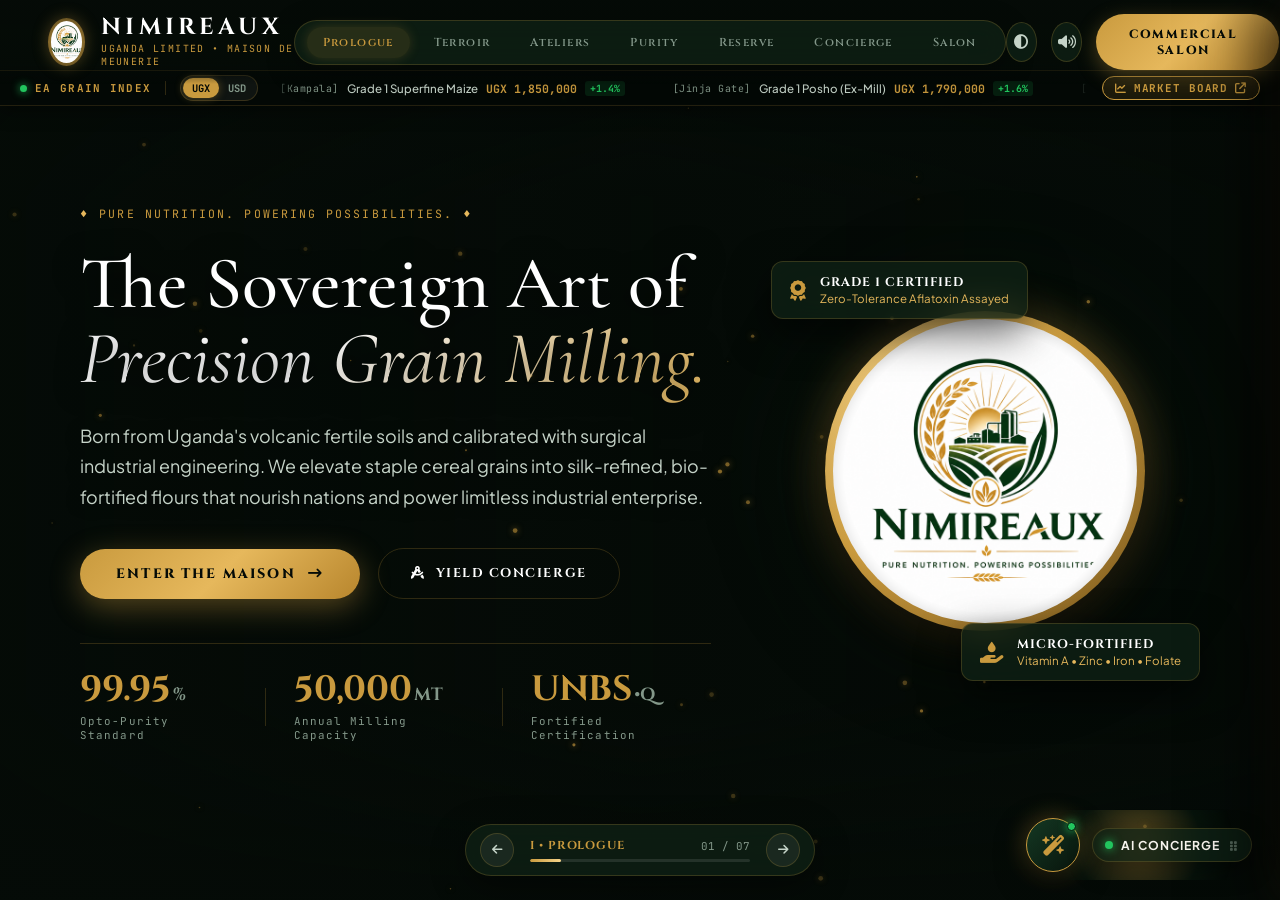
==== commit 89b5e3d6: "feat: add Interactive Digital Quality Lab and HPLC Aflatoxin Assay Inspector with printable official" ====
--- a/index.html
+++ b/index.html
@@ -477,9 +477,9 @@
                 <span>DISCOVER THE PRIVATE RESERVE</span>
                 <i class="fa-solid fa-arrow-right"></i>
               </button>
-              <button type="button" class="btn-royal-outline" onclick="openCoaModal()">
-                <i class="fa-solid fa-file-shield"></i>
-                <span>SPECIFICATIONS &amp; COA</span>
+              <button type="button" class="btn-royal-outline" onclick="openCoaModal('NMR-2026-UG88')">
+                <i class="fa-solid fa-microscope"></i>
+                <span>DIGITAL LAB &amp; AFLATOXIN INSPECTOR</span>
               </button>
             </div>
           </div>
@@ -522,10 +522,10 @@
                   </div>
                 </div>
               </div>
-              <div class="lsc-batch-row">
+              <div class="lsc-batch-row" onclick="openCoaModal('NMR-2026-UG88')" style="cursor: pointer;" title="Inspect this batch in Digital Quality Lab">
                 <div class="lbr-cell">
                   <span>CURRENT BATCH</span>
-                  <strong>#NMR-2026-UG88</strong>
+                  <strong>#NMR-2026-UG88 <i class="fa-solid fa-arrow-up-right-from-square" style="font-size: 0.72rem; color: var(--p-gold-pure); margin-left: 4px;"></i></strong>
                 </div>
                 <div class="lbr-cell">
                   <span>DISPOSITION</span>
@@ -1020,7 +1020,7 @@
   </div>
 
   <!-- =========================================================================
-       HAUTE COUTURE CERTIFICATE OF ANALYSIS & CORPORATE DOSSIER MODAL
+       HAUTE COUTURE DIGITAL QUALITY LAB & AFLATOXIN ASSAY INSPECTOR MODAL
        ========================================================================= -->
   <div class="coa-modal-overlay" id="coaModalOverlay" onclick="closeCoaModal()"></div>
   
@@ -1036,15 +1036,45 @@
           <div>
             <div class="coa-protocol-tag">
               <span class="coa-gold-dot"></span>
-              <span>OFFICIAL TECHNICAL DOSSIER &bull; SPEC SHEET &amp; COA</span>
-            </div>
-            <h3 class="coa-modal-title" id="coaModalTitle">Certificate of Analysis &amp; Product Specification</h3>
-            <p class="coa-modal-subtitle">Nimireaux Uganda Limited &bull; Quality Assurance Laboratories, Kampala</p>
+              <span>UNBS US 2:2017 &bull; HPLC AFLATOXIN &amp; QUALITY INSPECTOR</span>
+            </div>
+            <h3 class="coa-modal-title" id="coaModalTitle">Digital Quality Lab &amp; Certificate of Analysis</h3>
+            <p class="coa-modal-subtitle">Nimireaux Uganda Limited &bull; Quality Assurance &amp; Food Biochemistry Laboratory, Kampala</p>
           </div>
         </div>
         <button class="coa-close-btn" onclick="closeCoaModal()" aria-label="Close Preview">
           <i class="fa-solid fa-xmark"></i>
         </button>
+      </div>
+
+      <!-- Lot Selector Strip -->
+      <div class="coa-lot-selector-strip">
+        <div class="cls-label">
+          <i class="fa-solid fa-microscope"></i>
+          <span>INSPECT CERTIFIED PRODUCTION LOT:</span>
+        </div>
+        <div class="cls-chips-deck" id="coaLotChips">
+          <button type="button" class="cls-chip active" data-batch="NMR-2026-UG88" onclick="inspectLabBatch('NMR-2026-UG88')">
+            <span class="cls-chip-dot"></span>
+            <span>#NMR-2026-UG88 (Royal Posho)</span>
+          </button>
+          <button type="button" class="cls-chip" data-batch="NMR-2026-M04" onclick="inspectLabBatch('NMR-2026-M04')">
+            <span class="cls-chip-dot"></span>
+            <span>#NMR-2026-M04 (Superfine White)</span>
+          </button>
+          <button type="button" class="cls-chip" data-batch="NMR-2026-Y18" onclick="inspectLabBatch('NMR-2026-Y18')">
+            <span class="cls-chip-dot"></span>
+            <span>#NMR-2026-Y18 (Golden Yellow)</span>
+          </button>
+          <button type="button" class="cls-chip" data-batch="NMR-2026-W08" onclick="inspectLabBatch('NMR-2026-W08')">
+            <span class="cls-chip-dot"></span>
+            <span>#NMR-2026-W08 (Hard Wheat)</span>
+          </button>
+          <button type="button" class="cls-chip" data-batch="NMR-2026-C12" onclick="inspectLabBatch('NMR-2026-C12')">
+            <span class="cls-chip-dot"></span>
+            <span>#NMR-2026-C12 (WFP Relief Blend)</span>
+          </button>
+        </div>
       </div>
 
       <!-- Verified Standards & Badges Ribbon -->
@@ -1052,107 +1082,195 @@
         <span class="coa-ribbon-item"><i class="fa-solid fa-stamp"></i> UNBS Q-MARK CERTIFIED</span>
         <span class="coa-ribbon-item"><i class="fa-solid fa-shield-halved"></i> EAS 768 FORTIFIED</span>
         <span class="coa-ribbon-item"><i class="fa-solid fa-dna"></i> 100% NON-GMO CULTIVARS</span>
-        <span class="coa-ribbon-item"><i class="fa-solid fa-check-double"></i> BATCH #NMR-2026-UG88</span>
-      </div>
-
-      <!-- Laboratory Analytics Spec Table -->
+        <span class="coa-ribbon-item" id="coaActiveBatchBadge"><i class="fa-solid fa-check-double"></i> LOT #NMR-2026-UG88</span>
+      </div>
+
+      <!-- Laboratory Analytics Spec Table & Dashboard -->
       <div class="coa-modal-body">
+        
+        <!-- Quality Assurance Key Assay KPI Grid -->
+        <div class="coa-kpi-grid">
+          
+          <!-- KPI 1: HPLC Total Aflatoxin -->
+          <div class="coa-kpi-card premier">
+            <div class="ckc-head">
+              <span class="ckc-label">HPLC TOTAL AFLATOXIN (B1+B2+G1+G2)</span>
+              <span class="ckc-badge-pass" id="coaAflatoxinBadge"><i class="fa-solid fa-shield-check"></i> PASSED</span>
+            </div>
+            <div class="ckc-value-row">
+              <span class="ckc-val text-green" id="coaAflatoxinVal">0.0 ppb</span>
+              <span class="ckc-sub" id="coaAflatoxinSub">Undetectable (&lt; 0.5 ppb)</span>
+            </div>
+            <div class="ckc-limit-bar">
+              <div class="ckc-fill-safe" id="coaAflatoxinFill" style="width: 5%;"></div>
+            </div>
+            <div class="ckc-footer">
+              <span>UNBS Statutory Limit: Max 10.0 ppb</span>
+              <span class="text-green" id="coaAflatoxinMargin">-100% Safety Margin</span>
+            </div>
+          </div>
+
+          <!-- KPI 2: Certified Moisture Content -->
+          <div class="coa-kpi-card">
+            <div class="ckc-head">
+              <span class="ckc-label">CERTIFIED MOISTURE CONTENT</span>
+              <span class="ckc-badge-pass"><i class="fa-solid fa-check"></i> COMPLIANT</span>
+            </div>
+            <div class="ckc-value-row">
+              <span class="ckc-val" id="coaMoistureVal">12.4%</span>
+              <span class="ckc-sub">ISO 712 / NIR Spectrometry</span>
+            </div>
+            <div class="ckc-limit-bar">
+              <div class="ckc-fill-gold" id="coaMoistureFill" style="width: 92%;"></div>
+            </div>
+            <div class="ckc-footer">
+              <span>UNBS Limit: Max 13.5%</span>
+              <span class="text-gold" id="coaMoistureStatus">Dry Storage Stable</span>
+            </div>
+          </div>
+
+          <!-- KPI 3: Granulometry Micrometry -->
+          <div class="coa-kpi-card">
+            <div class="ckc-head">
+              <span class="ckc-label">PARTICLE MICROMETRY</span>
+              <span class="ckc-badge-pass"><i class="fa-solid fa-check"></i> SILK GRADE</span>
+            </div>
+            <div class="ckc-value-row">
+              <span class="ckc-val" id="coaGranuloVal">98.6%</span>
+              <span class="ckc-sub">&lt; 120 &mu;m Sieve Analysis</span>
+            </div>
+            <div class="ckc-limit-bar">
+              <div class="ckc-fill-gold" style="width: 98.6%;"></div>
+            </div>
+            <div class="ckc-footer">
+              <span>Standard: &gt; 95.0%</span>
+              <span class="text-gold">Silk Mesh Refined</span>
+            </div>
+          </div>
+
+          <!-- KPI 4: Micronutrient Fortification -->
+          <div class="coa-kpi-card">
+            <div class="ckc-head">
+              <span class="ckc-label">FORTIFICATION PREMIX (EAS 768)</span>
+              <span class="ckc-badge-pass"><i class="fa-solid fa-award"></i> TRIPLE FORTIFIED</span>
+            </div>
+            <div class="ckc-value-row">
+              <span class="ckc-val text-gold" id="coaFortVal">Vit A + Fe + Zn</span>
+              <span class="ckc-sub">WHO Recommended Formulation</span>
+            </div>
+            <div class="ckc-fort-row">
+              <span>Vit A: <strong id="coaVitAVal">2.2 mg/kg</strong></span>
+              <span>Iron: <strong id="coaIronVal">48 mg/kg</strong></span>
+              <span>Zinc: <strong id="coaZincVal">42 mg/kg</strong></span>
+            </div>
+          </div>
+
+        </div>
+
+        <!-- Certificate Metadata Strip -->
+        <div class="coa-meta-strip">
+          <div class="cms-item">
+            <span class="cms-kicker">INSPECTED COMMODITY</span>
+            <strong class="cms-val" id="coaCommodityName">Superfine Fortified Maize Meal (Grade 1 Royal)</strong>
+          </div>
+          <div class="cms-item">
+            <span class="cms-kicker">MILLING FACILITY</span>
+            <strong class="cms-val" id="coaMillingFacility">Kampala Central Milling Atelier &bull; Mill Line A</strong>
+          </div>
+          <div class="cms-item">
+            <span class="cms-kicker">SILO INTAKE LOT</span>
+            <strong class="cms-val" id="coaSiloOrigin">Masindi &amp; Bunyoro Sourcing Nexus</strong>
+          </div>
+          <div class="cms-item">
+            <span class="cms-kicker">SAMPLING &amp; EXPIRY</span>
+            <strong class="cms-val" id="coaSamplingDates">Sampled: 02 Nov 2026 &bull; Exp: 01 May 2027</strong>
+          </div>
+        </div>
+
+        <!-- Analytical Parameters Table -->
         <div class="coa-table-wrapper">
           <table class="coa-spec-table">
             <thead>
               <tr>
                 <th>ANALYTICAL PARAMETER</th>
-                <th>CERTIFIED SPECIFICATION</th>
+                <th>CERTIFIED LOT RESULT</th>
                 <th>STATUTORY LIMIT (UNBS)</th>
                 <th>TEST METHODOLOGY</th>
               </tr>
             </thead>
-            <tbody>
-              <tr>
-                <td><strong>Moisture Content</strong></td>
-                <td><span class="coa-val-good">12.4% &plusmn; 0.3%</span></td>
-                <td>Max 13.5%</td>
-                <td>ISO 712 / NIR Spectrometry</td>
-              </tr>
-              <tr>
-                <td><strong>Total Aflatoxins (B1+B2+G1+G2)</strong></td>
-                <td><span class="coa-val-good">0.0 ppb (Undetectable)</span></td>
-                <td>Max 10.0 ppb</td>
-                <td>HPLC Immunoaffinity / Fluorometry</td>
-              </tr>
-              <tr>
-                <td><strong>Aflatoxin B1</strong></td>
-                <td><span class="coa-val-good">&lt; 0.5 ppb</span></td>
-                <td>Max 5.0 ppb</td>
-                <td>Enzyme-Linked Immunoassay (ELISA)</td>
-              </tr>
-              <tr>
-                <td><strong>Crude Protein (N &times; 6.25)</strong></td>
-                <td><span class="coa-val-good">9.20% (Dry Basis)</span></td>
-                <td>Min 8.0%</td>
-                <td>Kjeldahl Combustion Method</td>
-              </tr>
-              <tr>
-                <td><strong>Crude Fat</strong></td>
-                <td><span class="coa-val-good">1.35%</span></td>
-                <td>Max 2.0%</td>
-                <td>Soxhlet Solvent Extraction</td>
-              </tr>
-              <tr>
-                <td><strong>Total Ash</strong></td>
-                <td><span class="coa-val-good">0.48%</span></td>
-                <td>Max 0.70%</td>
-                <td>550 &deg;C Muffle Furnace</td>
-              </tr>
-              <tr>
-                <td><strong>Vitamin A (Retinyl Palmitate)</strong></td>
-                <td><span class="coa-val-gold">2.2 &plusmn; 0.3 mg/kg</span></td>
-                <td>Min 1.5 mg/kg</td>
-                <td>High-Performance Liquid Chromatography</td>
-              </tr>
-              <tr>
-                <td><strong>Iron (Sodium Feredetate / NaFeEDTA)</strong></td>
-                <td><span class="coa-val-gold">48.0 &plusmn; 5.0 mg/kg</span></td>
-                <td>Min 40.0 mg/kg</td>
-                <td>Atomic Absorption Spectrophotometry</td>
-              </tr>
-              <tr>
-                <td><strong>Zinc (Zinc Oxide)</strong></td>
-                <td><span class="coa-val-gold">42.5 &plusmn; 4.0 mg/kg</span></td>
-                <td>Min 35.0 mg/kg</td>
-                <td>Flame Photometry (AOAC 999.11)</td>
-              </tr>
-              <tr>
-                <td><strong>Granulometry (&lt; 250 &micro;m)</strong></td>
-                <td><span class="coa-val-good">98.6% Passes Screen</span></td>
-                <td>Min 95.0%</td>
-                <td>Rotap Mechanical Sieve Analysis</td>
-              </tr>
+            <tbody id="coaTableBody">
+              <!-- Dynamically populated by inspectLabBatch() -->
             </tbody>
           </table>
         </div>
 
-        <div class="coa-packaging-summary">
-          <div class="cps-box">
-            <span class="cps-title"><i class="fa-solid fa-box-archive"></i> Food-Grade Packaging:</span>
-            <span>5 kg, 10 kg, 25 kg, and 50 kg multi-ply woven polypropylene bags with food-grade UV-barrier liners. Private toll labelling available for institutional partners.</span>
-          </div>
-          <div class="cps-box">
-            <span class="cps-title"><i class="fa-solid fa-certificate"></i> Official Issuer:</span>
-            <span>Nimireaux Uganda Limited &bull; Quality Assurance Directorate &bull; Kampala, Uganda &bull; sales@nimireaux.com</span>
-          </div>
-        </div>
-      </div>
-
-      <!-- Action Footer with Download Trigger -->
+        <!-- Security Seal & Signatures Row -->
+        <div class="coa-security-row">
+          <div class="csr-qr-card">
+            <div class="csr-qr-box">
+              <svg class="csr-qr-svg" viewBox="0 0 100 100" width="76" height="76">
+                <rect width="100" height="100" fill="#050b07" rx="4"/>
+                <rect x="8" y="8" width="26" height="26" fill="#c99a3e" rx="3"/>
+                <rect x="13" y="13" width="16" height="16" fill="#050b07" rx="1"/>
+                <rect x="17" y="17" width="8" height="8" fill="#c99a3e"/>
+                <rect x="66" y="8" width="26" height="26" fill="#c99a3e" rx="3"/>
+                <rect x="71" y="13" width="16" height="16" fill="#050b07" rx="1"/>
+                <rect x="75" y="17" width="8" height="8" fill="#c99a3e"/>
+                <rect x="8" y="66" width="26" height="26" fill="#c99a3e" rx="3"/>
+                <rect x="13" y="71" width="16" height="16" fill="#050b07" rx="1"/>
+                <rect x="17" y="75" width="8" height="8" fill="#c99a3e"/>
+                <circle cx="50" cy="50" r="10" fill="#22c55e"/>
+                <rect x="42" y="14" width="6" height="18" fill="#c99a3e"/>
+                <rect x="42" y="68" width="18" height="6" fill="#c99a3e"/>
+                <rect x="68" y="44" width="18" height="6" fill="#c99a3e"/>
+                <rect x="14" y="44" width="16" height="6" fill="#c99a3e"/>
+                <rect x="66" y="66" width="12" height="12" fill="#c99a3e"/>
+                <rect x="82" y="82" width="10" height="10" fill="#22c55e"/>
+              </svg>
+            </div>
+            <div class="csr-qr-info">
+              <span class="csr-qr-title"><i class="fa-solid fa-qrcode"></i> CERTIFIED QUALITY VERIFICATION HASH</span>
+              <span class="csr-qr-hash" id="coaVerifyHash">SHA256: 8f9b4e72a10c...3d1a [VERIFIED]</span>
+              <span class="csr-qr-sub">Scan to verify against UNBS Central Accreditation Registry</span>
+            </div>
+          </div>
+
+          <div class="csr-sig-card">
+            <div class="csr-stamp-seal">
+              <i class="fa-solid fa-stamp"></i>
+              <span>UNBS Q-MARK LAB ACCREDITED</span>
+            </div>
+            <div class="csr-signature">
+              <span class="csr-sig-name">Dr. Sarah Nabirye</span>
+              <span class="csr-sig-title">Chief Quality Chemist &bull; MSc Food Biochemistry</span>
+              <span class="csr-sig-dept">Directorate of Quality Assurance, Nimireaux Uganda Limited</span>
+            </div>
+          </div>
+        </div>
+
+      </div>
+
+      <!-- Action Footer with Print, WhatsApp, and Download Triggers -->
       <div class="coa-modal-footer">
-        <a href="assets/Nimireaux_Corporate_Dossier_Specifications.pdf" download="Nimireaux_Corporate_Dossier_Specifications.pdf" class="btn-royal-large">
-          <i class="fa-solid fa-file-pdf"></i>
-          <span>DOWNLOAD COMPLETE OFFICIAL DOSSIER (PDF - 1.4 MB)</span>
-        </a>
-        <button type="button" class="btn-royal-outline" onclick="closeCoaModal()">
-          <span>RETURN TO PRESENTATION</span>
-        </button>
+        <div class="coa-footer-left">
+          <button type="button" class="btn-royal" onclick="printOfficialCoa()">
+            <i class="fa-solid fa-print"></i>
+            <span>PRINT OFFICIAL COA CERTIFICATE</span>
+          </button>
+          <button type="button" class="btn-wa-concierge" onclick="inquireBatchWhatsApp()">
+            <i class="fa-brands fa-whatsapp"></i>
+            <span>INQUIRE ABOUT THIS LOT VIA WHATSAPP</span>
+          </button>
+        </div>
+        <div class="coa-footer-right">
+          <a href="assets/Nimireaux_Corporate_Dossier_Specifications.pdf" download="Nimireaux_Corporate_Dossier_Specifications.pdf" class="btn-royal-outline">
+            <i class="fa-solid fa-file-pdf"></i>
+            <span>TECHNICAL DOSSIER (PDF)</span>
+          </a>
+          <button type="button" class="btn-royal-outline" onclick="closeCoaModal()">
+            <span>CLOSE</span>
+          </button>
+        </div>
       </div>
 
     </div>
@@ -1420,6 +1538,7 @@
     <div class="ai-chips-shelf">
       <span class="ai-chips-label"><i class="fa-solid fa-sparkles"></i> FREQUENT INQUIRIES:</span>
       <div class="ai-chips-list">
+        <button class="ai-chip" onclick="openCoaModal()">🔬 Aflatoxin Lab Inspector</button>
         <button class="ai-chip" onclick="openMarketBoardModal()">📈 Grain Market Board</button>
         <button class="ai-chip" onclick="askAiPreset('What are your primary flour products and packaging sizes?')">🌾 Flour Grades &amp; Packaging</button>
         <button class="ai-chip" onclick="askAiPreset('How does your commercial toll milling service work?')">⚙️ Toll Milling Process</button>
--- a/styles.css
+++ b/styles.css
@@ -153,13 +153,14 @@
   top: 0;
   left: 0;
   width: 100%;
-  padding: 20px 48px;
+  padding: 14px 48px;
   z-index: 100;
-  background: linear-gradient(to bottom, rgba(5, 11, 7, 0.9) 0%, transparent 100%);
+  background: linear-gradient(to bottom, rgba(5, 11, 7, 0.95) 0%, rgba(5, 11, 7, 0.85) 75%, transparent 100%);
+  transition: all 0.3s ease;
 }
 
 [data-theme="light"] .prestige-nav {
-  background: linear-gradient(to bottom, rgba(248, 246, 240, 0.95) 0%, transparent 100%);
+  background: linear-gradient(to bottom, rgba(248, 246, 240, 0.98) 0%, rgba(248, 246, 240, 0.88) 75%, transparent 100%);
 }
 
 .nav-shell {
@@ -428,7 +429,7 @@
   align-items: center;
   justify-content: center;
   z-index: 10;
-  padding: 90px 80px 80px 80px;
+  padding: 118px 80px 76px 80px;
 }
 
 .editorial-act.active {
@@ -2416,6 +2417,8 @@
   transform: translateX(100%);
   transition: transform 0.42s var(--p-ease-couture);
   box-shadow: -20px 0 60px rgba(0, 0, 0, 0.75), 0 0 40px rgba(201, 154, 62, 0.12);
+  overscroll-behavior: contain;
+  touch-action: pan-y;
 }
 
 .ai-concierge-drawer.open {
@@ -2580,20 +2583,27 @@
 .ai-messages-stage {
   flex: 1;
   overflow-y: auto;
+  overscroll-behavior: contain;
+  -webkit-overflow-scrolling: touch;
+  touch-action: pan-y;
   padding: 20px;
   display: flex;
   flex-direction: column;
   gap: 18px;
   scrollbar-width: thin;
-  scrollbar-color: var(--p-border-glass) transparent;
+  scrollbar-color: var(--p-gold-pure) rgba(0, 0, 0, 0.25);
 }
 
 .ai-messages-stage::-webkit-scrollbar {
   width: 6px;
 }
 
+.ai-messages-stage::-webkit-scrollbar-track {
+  background: rgba(0, 0, 0, 0.25);
+}
+
 .ai-messages-stage::-webkit-scrollbar-thumb {
-  background: var(--p-border-glass);
+  background: var(--p-gold-pure);
   border-radius: 6px;
 }
 
@@ -2869,6 +2879,9 @@
 @media (max-width: 1024px) {
   html, body {
     overflow-y: auto;
+  }
+  body.ai-drawer-active {
+    overflow: hidden !important;
   }
   .prestige-viewport {
     height: auto;
@@ -2956,14 +2969,14 @@
   top: 50%;
   left: 50%;
   transform: translate(-50%, -50%) scale(0.95);
-  width: 900px;
-  max-width: 94vw;
+  width: 1080px;
+  max-width: 95vw;
   max-height: 90vh;
   background: var(--p-bg-noir);
-  border: 1px solid var(--p-border-glass);
+  border: 1px solid var(--p-border-gold);
   border-radius: 18px;
   z-index: 360;
-  box-shadow: 0 30px 80px rgba(0, 0, 0, 0.8), 0 0 45px rgba(201, 154, 62, 0.2);
+  box-shadow: 0 30px 80px rgba(0, 0, 0, 0.85), 0 0 45px rgba(201, 154, 62, 0.22);
   display: flex;
   flex-direction: column;
   opacity: 0;
@@ -2986,13 +2999,426 @@
 }
 
 .coa-modal-header {
-  padding: 22px 28px;
+  padding: 20px 28px;
   background: var(--p-bg-surface);
   border-bottom: 1px solid var(--p-border-subtle);
   display: flex;
   align-items: center;
   justify-content: space-between;
   gap: 16px;
+  flex-shrink: 0;
+}
+
+/* Lot Selector Strip */
+.coa-lot-selector-strip {
+  padding: 12px 28px;
+  background: rgba(0, 0, 0, 0.35);
+  border-bottom: 1px solid var(--p-border-glass);
+  display: flex;
+  align-items: center;
+  gap: 14px;
+  overflow-x: auto;
+  flex-shrink: 0;
+}
+
+.cls-label {
+  display: flex;
+  align-items: center;
+  gap: 6px;
+  font-family: var(--p-font-mono);
+  font-size: 0.65rem;
+  letter-spacing: 0.1em;
+  color: var(--p-gold-pure);
+  white-space: nowrap;
+  font-weight: 700;
+}
+
+.cls-chips-deck {
+  display: flex;
+  align-items: center;
+  gap: 8px;
+  overflow-x: auto;
+}
+
+.cls-chip {
+  display: inline-flex;
+  align-items: center;
+  gap: 6px;
+  padding: 6px 14px;
+  border-radius: 999px;
+  background: var(--p-bg-glass);
+  border: 1px solid var(--p-border-glass);
+  color: var(--p-text-silver);
+  font-family: var(--p-font-mono);
+  font-size: 0.72rem;
+  font-weight: 600;
+  cursor: pointer;
+  white-space: nowrap;
+  transition: all 0.25s ease;
+}
+
+.cls-chip:hover {
+  border-color: rgba(201, 154, 62, 0.6);
+  color: #fff;
+  transform: translateY(-1px);
+}
+
+.cls-chip.active {
+  background: rgba(201, 154, 62, 0.18);
+  border-color: var(--p-gold-pure);
+  color: var(--p-gold-pure);
+  box-shadow: 0 0 12px rgba(201, 154, 62, 0.3);
+}
+
+.cls-chip-dot {
+  width: 6px;
+  height: 6px;
+  border-radius: 50%;
+  background: #22c55e;
+  box-shadow: 0 0 6px #22c55e;
+}
+
+/* KPI Assay Cards Grid */
+.coa-kpi-grid {
+  display: grid;
+  grid-template-columns: repeat(4, 1fr);
+  gap: 14px;
+  margin-bottom: 20px;
+}
+
+.coa-kpi-card {
+  background: var(--p-bg-surface);
+  border: 1px solid var(--p-border-glass);
+  border-radius: 12px;
+  padding: 16px;
+  display: flex;
+  flex-direction: column;
+  gap: 8px;
+  transition: all 0.25s ease;
+}
+
+.coa-kpi-card.premier {
+  background: rgba(20, 56, 35, 0.25);
+  border-color: rgba(34, 197, 94, 0.35);
+  box-shadow: 0 0 20px rgba(34, 197, 94, 0.1);
+}
+
+.ckc-head {
+  display: flex;
+  align-items: center;
+  justify-content: space-between;
+  gap: 8px;
+}
+
+.ckc-label {
+  font-family: var(--p-font-mono);
+  font-size: 0.62rem;
+  letter-spacing: 0.08em;
+  color: var(--p-text-muted);
+}
+
+.ckc-badge-pass {
+  font-family: var(--p-font-mono);
+  font-size: 0.62rem;
+  font-weight: 700;
+  color: #22c55e;
+  background: rgba(34, 197, 94, 0.12);
+  padding: 2px 6px;
+  border-radius: 4px;
+  display: inline-flex;
+  align-items: center;
+  gap: 4px;
+}
+
+.ckc-value-row {
+  display: flex;
+  align-items: baseline;
+  gap: 8px;
+}
+
+.ckc-val {
+  font-family: var(--p-font-roman);
+  font-size: 1.45rem;
+  font-weight: 700;
+  color: var(--p-text-white);
+  line-height: 1;
+}
+
+.ckc-sub {
+  font-size: 0.72rem;
+  color: var(--p-text-muted);
+}
+
+.ckc-limit-bar {
+  width: 100%;
+  height: 5px;
+  border-radius: 999px;
+  background: rgba(255, 255, 255, 0.08);
+  overflow: hidden;
+  margin-top: 4px;
+}
+
+.ckc-fill-safe {
+  height: 100%;
+  background: #22c55e;
+  box-shadow: 0 0 8px #22c55e;
+  border-radius: 999px;
+  transition: width 0.4s ease;
+}
+
+.ckc-fill-gold {
+  height: 100%;
+  background: var(--p-gold-pure);
+  box-shadow: 0 0 8px var(--p-gold-pure);
+  border-radius: 999px;
+  transition: width 0.4s ease;
+}
+
+.ckc-footer {
+  display: flex;
+  align-items: center;
+  justify-content: space-between;
+  font-family: var(--p-font-mono);
+  font-size: 0.64rem;
+  color: var(--p-text-muted);
+}
+
+.ckc-fort-row {
+  display: flex;
+  flex-direction: column;
+  gap: 2px;
+  font-family: var(--p-font-mono);
+  font-size: 0.68rem;
+  color: var(--p-text-silver);
+}
+
+.ckc-fort-row strong {
+  color: var(--p-gold-pure);
+}
+
+/* Certificate Metadata Strip */
+.coa-meta-strip {
+  display: grid;
+  grid-template-columns: repeat(4, 1fr);
+  gap: 12px;
+  padding: 14px 18px;
+  background: rgba(0, 0, 0, 0.25);
+  border: 1px solid var(--p-border-glass);
+  border-radius: 10px;
+  margin-bottom: 20px;
+}
+
+.cms-item {
+  display: flex;
+  flex-direction: column;
+  gap: 3px;
+}
+
+.cms-kicker {
+  font-family: var(--p-font-mono);
+  font-size: 0.62rem;
+  color: var(--p-text-muted);
+  letter-spacing: 0.08em;
+}
+
+.cms-val {
+  font-size: 0.78rem;
+  color: var(--p-text-white);
+  font-weight: 600;
+  line-height: 1.35;
+}
+
+[data-theme="light"] .cms-val {
+  color: #1a261e;
+}
+
+/* Security Seals & Signatures */
+.coa-security-row {
+  margin-top: 20px;
+  display: grid;
+  grid-template-columns: 1.4fr 1fr;
+  gap: 16px;
+}
+
+.csr-qr-card {
+  display: flex;
+  align-items: center;
+  gap: 16px;
+  padding: 14px 18px;
+  border-radius: 10px;
+  background: var(--p-bg-glass);
+  border: 1px solid var(--p-border-glass);
+}
+
+.csr-qr-box {
+  width: 76px;
+  height: 76px;
+  background: #050b07;
+  border: 1px solid var(--p-gold-pure);
+  border-radius: 6px;
+  padding: 2px;
+  display: flex;
+  align-items: center;
+  justify-content: center;
+  flex-shrink: 0;
+}
+
+.csr-qr-info {
+  display: flex;
+  flex-direction: column;
+  gap: 4px;
+}
+
+.csr-qr-title {
+  font-family: var(--p-font-mono);
+  font-size: 0.65rem;
+  font-weight: 700;
+  letter-spacing: 0.08em;
+  color: var(--p-gold-pure);
+}
+
+.csr-qr-hash {
+  font-family: var(--p-font-mono);
+  font-size: 0.72rem;
+  color: #22c55e;
+  font-weight: 700;
+}
+
+.csr-qr-sub {
+  font-size: 0.7rem;
+  color: var(--p-text-muted);
+}
+
+.csr-sig-card {
+  display: flex;
+  flex-direction: column;
+  justify-content: space-between;
+  padding: 14px 18px;
+  border-radius: 10px;
+  background: var(--p-bg-glass);
+  border: 1px solid var(--p-border-glass);
+}
+
+.csr-stamp-seal {
+  display: inline-flex;
+  align-items: center;
+  gap: 6px;
+  font-family: var(--p-font-mono);
+  font-size: 0.65rem;
+  font-weight: 700;
+  letter-spacing: 0.08em;
+  color: var(--p-gold-pure);
+}
+
+.csr-signature {
+  margin-top: 8px;
+  display: flex;
+  flex-direction: column;
+}
+
+.csr-sig-name {
+  font-family: var(--p-font-roman);
+  font-size: 1.05rem;
+  font-weight: 700;
+  font-style: italic;
+  color: var(--p-gold-pure);
+}
+
+.csr-sig-title {
+  font-size: 0.72rem;
+  color: var(--p-text-white);
+  font-weight: 600;
+}
+
+.csr-sig-dept {
+  font-size: 0.68rem;
+  color: var(--p-text-muted);
+}
+
+/* Modal Footer */
+.coa-modal-footer {
+  padding: 16px 28px;
+  background: var(--p-bg-surface);
+  border-top: 1px solid var(--p-border-subtle);
+  display: flex;
+  align-items: center;
+  justify-content: space-between;
+  gap: 16px;
+  flex-wrap: wrap;
+  flex-shrink: 0;
+}
+
+.coa-footer-left, .coa-footer-right {
+  display: flex;
+  align-items: center;
+  gap: 12px;
+  flex-wrap: wrap;
+}
+
+/* Print Styles for Printable Certificate */
+@media print {
+  body * {
+    visibility: hidden;
+  }
+  #coaModalDialog, #coaModalDialog * {
+    visibility: visible;
+  }
+  #coaModalDialog {
+    position: absolute;
+    left: 0;
+    top: 0;
+    width: 100% !important;
+    max-width: 100% !important;
+    max-height: none !important;
+    box-shadow: none !important;
+    border: 2px solid #000 !important;
+    background: #ffffff !important;
+    color: #000000 !important;
+    transform: none !important;
+    border-radius: 0 !important;
+  }
+  .coa-modal-header, .coa-modal-body, .coa-table-wrapper, .coa-spec-table, .coa-meta-strip, .csr-qr-card, .csr-sig-card {
+    background: #ffffff !important;
+    color: #000000 !important;
+    border-color: #cccccc !important;
+  }
+  .coa-close-btn, .coa-lot-selector-strip, .coa-modal-footer {
+    display: none !important;
+  }
+  .coa-modal-title, .ckc-val, .comm-name, .cms-val, .csr-sig-name {
+    color: #000000 !important;
+  }
+  .coa-spec-table th {
+    background: #f0f0f0 !important;
+    color: #000000 !important;
+  }
+  .coa-spec-table td {
+    color: #000000 !important;
+    border-bottom: 1px solid #ddd !important;
+  }
+}
+
+@media (max-width: 1024px) {
+  .coa-kpi-grid, .coa-meta-strip {
+    grid-template-columns: repeat(2, 1fr);
+  }
+  .coa-security-row {
+    grid-template-columns: 1fr;
+  }
+}
+
+@media (max-width: 640px) {
+  .coa-kpi-grid, .coa-meta-strip {
+    grid-template-columns: 1fr;
+  }
+  .coa-footer-left, .coa-footer-right {
+    width: 100%;
+    flex-direction: column;
+  }
+  .coa-footer-left button, .coa-footer-right a, .coa-footer-right button {
+    width: 100%;
+    justify-content: center;
+  }
 }
 
 .coa-header-brand {
@@ -3658,10 +4084,10 @@
    ========================================================================== */
 .grain-ticker-ribbon {
   position: fixed;
-  top: 76px;
+  top: 70px;
   left: 0;
   width: 100%;
-  height: 38px;
+  height: 36px;
   z-index: 95;
   background: rgba(4, 9, 6, 0.92);
   backdrop-filter: blur(16px);
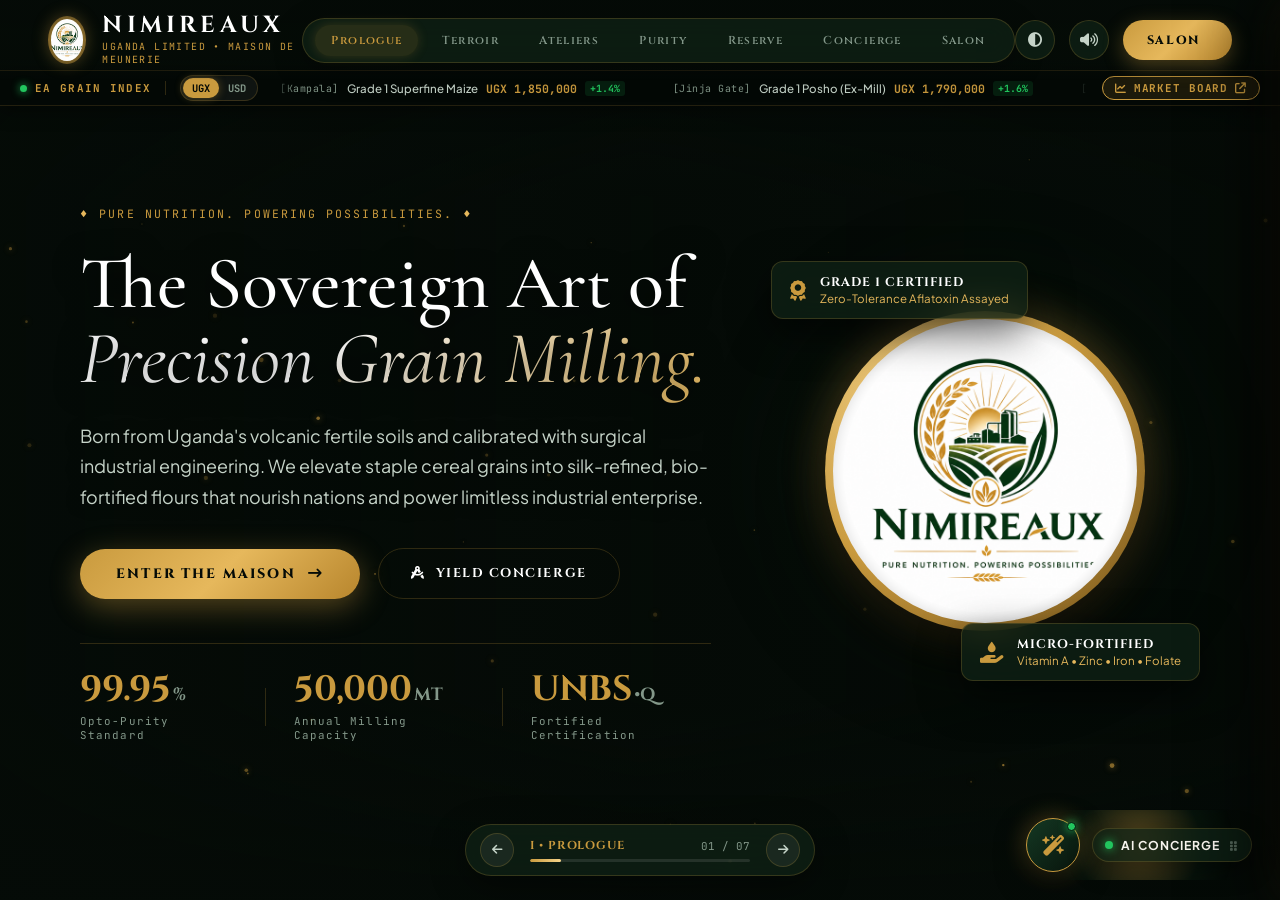
==== commit 85188d0c: "feat(mobile): add comprehensive phone responsiveness, mobile navigation drawer, and intersection scr" ====
--- a/index.html
+++ b/index.html
@@ -116,14 +116,46 @@
 
         <!-- Private Inquiry Button -->
         <button class="btn-royal" onclick="goToAct(6)">
-          <span class="btn-royal-text">COMMERCIAL SALON</span>
+          <span class="btn-royal-text">SALON</span>
           <span class="btn-royal-sheen"></span>
         </button>
 
+        <!-- Mobile Acts Drawer Toggle -->
+        <button class="amenity-btn nav-mobile-toggle" id="mobileMenuToggle" title="Open Navigation Menu" aria-label="Toggle Navigation Menu" onclick="toggleMobileMenu()">
+          <i class="fa-solid fa-bars" id="mobileMenuIcon"></i>
+        </button>
+
       </div>
 
     </div>
   </header>
+
+  <!-- Mobile Navigation Drawer -->
+  <div class="mobile-nav-drawer" id="mobileNavDrawer" aria-hidden="true">
+    <div class="mnd-backdrop" onclick="toggleMobileMenu(false)"></div>
+    <div class="mnd-content">
+      <div class="mnd-header">
+        <div class="mnd-brand">
+          <span class="mnd-title">NIMIREAUX</span>
+          <span class="mnd-sub">EDITORIAL ACTS</span>
+        </div>
+        <button class="mnd-close" onclick="toggleMobileMenu(false)" aria-label="Close Navigation"><i class="fa-solid fa-xmark"></i></button>
+      </div>
+      <div class="mnd-acts-list">
+        <button class="mnd-act-btn active" data-act="0" onclick="goToActMobile(0)"><span class="mnd-num">01</span><span>Prologue &amp; Oath</span></button>
+        <button class="mnd-act-btn" data-act="1" onclick="goToActMobile(1)"><span class="mnd-num">02</span><span>Terroir &amp; Sourcing</span></button>
+        <button class="mnd-act-btn" data-act="2" onclick="goToActMobile(2)"><span class="mnd-num">03</span><span>Precision Ateliers</span></button>
+        <button class="mnd-act-btn" data-act="3" onclick="goToActMobile(3)"><span class="mnd-num">04</span><span>Purity &amp; Lab Assay</span></button>
+        <button class="mnd-act-btn" data-act="4" onclick="goToActMobile(4)"><span class="mnd-num">05</span><span>Flour &amp; Grain Reserve</span></button>
+        <button class="mnd-act-btn" data-act="5" onclick="goToActMobile(5)"><span class="mnd-num">06</span><span>Yield Concierge</span></button>
+        <button class="mnd-act-btn" data-act="6" onclick="goToActMobile(6)"><span class="mnd-num">07</span><span>Commercial Salon</span></button>
+      </div>
+      <div class="mnd-footer">
+        <a href="tel:+256744135549" class="mnd-contact-pill"><i class="fa-solid fa-phone"></i> +256 744 135 549</a>
+        <a href="https://wa.me/256783688363" class="mnd-contact-pill wa" target="_blank" rel="noopener"><i class="fa-brands fa-whatsapp"></i> WhatsApp Desk</a>
+      </div>
+    </div>
+  </div>
 
   <!-- =========================================================================
        HAUTE COUTURE EAST AFRICA GRAIN COMMODITY TICKER TAPE
--- a/styles.css
+++ b/styles.css
@@ -655,9 +655,15 @@
    ========================================================================== */
 .act-split-grid {
   display: grid;
-  grid-template-columns: 1fr 1fr;
+  grid-template-columns: minmax(0, 1fr) minmax(0, 1fr);
   align-items: center;
   gap: 64px;
+  width: 100%;
+}
+
+.act-split-grid > *, .hero-editorial-grid > * {
+  min-width: 0;
+  max-width: 100%;
 }
 
 .act-number-monogram {
@@ -2874,18 +2880,186 @@
 }
 
 /* ==========================================================================
-   RESPONSIVE DESIGN BREAKPOINTS
+   RESPONSIVE DESIGN BREAKPOINTS & MOBILE FIRST SYSTEM
    ========================================================================== */
+.nav-mobile-toggle {
+  display: none;
+}
+
+.mobile-nav-drawer {
+  position: fixed;
+  inset: 0;
+  z-index: 250;
+  pointer-events: none;
+  opacity: 0;
+  visibility: hidden;
+  transition: opacity 0.3s ease, visibility 0.3s ease;
+}
+
+.mobile-nav-drawer.active {
+  pointer-events: auto;
+  opacity: 1;
+  visibility: visible;
+}
+
+.mnd-backdrop {
+  position: absolute;
+  inset: 0;
+  background: rgba(4, 9, 6, 0.85);
+  backdrop-filter: blur(14px);
+  -webkit-backdrop-filter: blur(14px);
+}
+
+.mnd-content {
+  position: absolute;
+  top: 0;
+  right: 0;
+  width: 82%;
+  max-width: 340px;
+  height: 100%;
+  background: #08150d;
+  border-left: 1px solid var(--p-border-glass);
+  box-shadow: -10px 0 40px rgba(0, 0, 0, 0.7);
+  display: flex;
+  flex-direction: column;
+  justify-content: space-between;
+  padding: 24px 20px;
+  transform: translateX(100%);
+  transition: transform 0.35s var(--p-ease-couture);
+}
+
+.mobile-nav-drawer.active .mnd-content {
+  transform: translateX(0);
+}
+
+.mnd-header {
+  display: flex;
+  align-items: center;
+  justify-content: space-between;
+  padding-bottom: 16px;
+  border-bottom: 1px solid var(--p-border-glass);
+}
+
+.mnd-title {
+  display: block;
+  font-family: var(--p-font-roman);
+  font-size: 1.15rem;
+  font-weight: 700;
+  letter-spacing: 0.15em;
+  color: var(--p-text-white);
+}
+
+.mnd-sub {
+  display: block;
+  font-family: var(--p-font-mono);
+  font-size: 0.65rem;
+  letter-spacing: 0.12em;
+  color: var(--p-gold-pure);
+}
+
+.mnd-close {
+  background: rgba(255, 255, 255, 0.06);
+  border: 1px solid var(--p-border-glass);
+  color: var(--p-text-silver);
+  width: 36px;
+  height: 36px;
+  border-radius: 50%;
+  display: flex;
+  align-items: center;
+  justify-content: center;
+  cursor: pointer;
+  font-size: 1rem;
+  transition: all 0.2s ease;
+}
+
+.mnd-close:hover {
+  background: var(--p-gold-pure);
+  color: #050b07;
+}
+
+.mnd-acts-list {
+  display: flex;
+  flex-direction: column;
+  gap: 8px;
+  margin: 20px 0;
+  overflow-y: auto;
+  flex: 1;
+}
+
+.mnd-act-btn {
+  background: rgba(16, 35, 23, 0.5);
+  border: 1px solid var(--p-border-glass);
+  color: var(--p-text-silver);
+  padding: 12px 14px;
+  border-radius: 10px;
+  font-family: var(--p-font-roman);
+  font-size: 0.85rem;
+  display: flex;
+  align-items: center;
+  gap: 12px;
+  text-align: left;
+  cursor: pointer;
+  transition: all 0.25s ease;
+}
+
+.mnd-act-btn .mnd-num {
+  font-family: var(--p-font-mono);
+  font-size: 0.72rem;
+  color: var(--p-gold-pure);
+  font-weight: 700;
+}
+
+.mnd-act-btn:hover, .mnd-act-btn.active {
+  background: var(--p-gold-pale);
+  border-color: var(--p-gold-pure);
+  color: var(--p-gold-glow);
+  transform: translateX(4px);
+}
+
+.mnd-footer {
+  border-top: 1px solid var(--p-border-glass);
+  padding-top: 16px;
+  display: flex;
+  flex-direction: column;
+  gap: 8px;
+}
+
+.mnd-contact-pill {
+  display: flex;
+  align-items: center;
+  justify-content: center;
+  gap: 8px;
+  font-size: 0.8rem;
+  font-weight: 700;
+  padding: 10px 14px;
+  border-radius: 999px;
+  text-decoration: none;
+  background: var(--p-bg-glass);
+  border: 1px solid var(--p-border-glass);
+  color: var(--p-text-white);
+  transition: all 0.2s ease;
+}
+
+.mnd-contact-pill.wa {
+  background: #25d366;
+  color: #050b07;
+  border-color: #25d366;
+}
+
 @media (max-width: 1024px) {
   html, body {
+    overflow-x: hidden !important;
     overflow-y: auto;
-  }
-  body.ai-drawer-active {
+    width: 100%;
+  }
+  body.ai-drawer-active, body.mobile-nav-active {
     overflow: hidden !important;
   }
   .prestige-viewport {
     height: auto;
     overflow: visible;
+    overflow-x: hidden !important;
+    width: 100%;
   }
   .editorial-act {
     position: relative;
@@ -2895,17 +3069,22 @@
     opacity: 1;
     visibility: visible;
     transform: none;
-    padding: 100px 24px 60px 24px;
+    padding: 104px 20px 60px 20px;
+    overflow-x: hidden;
   }
   .hero-editorial-grid, .act-split-grid {
-    grid-template-columns: 1fr;
+    grid-template-columns: minmax(0, 1fr) !important;
     gap: 40px;
+    width: 100%;
   }
   .nav-acts {
     display: none;
   }
+  .nav-mobile-toggle {
+    display: flex;
+  }
   .royal-insignia-stage {
-    height: 340px;
+    height: 320px;
   }
   .ai-floating-trigger {
     bottom: 84px;
@@ -2913,6 +3092,169 @@
   }
   .ai-trigger-badge {
     display: none;
+  }
+}
+
+@media (max-width: 768px) {
+  .prestige-nav {
+    padding: 10px 14px;
+  }
+  .crest-gold-frame {
+    width: 38px;
+    height: 38px;
+  }
+  .crest-brand {
+    font-size: 1.15rem;
+    letter-spacing: 0.12em;
+  }
+  .crest-provenance {
+    display: none;
+  }
+  .nav-amenities {
+    gap: 8px;
+  }
+  .amenity-btn {
+    width: 36px;
+    height: 36px;
+    font-size: 0.82rem;
+  }
+  .nav-amenities .btn-royal {
+    padding: 8px 12px;
+    font-size: 0.68rem;
+    letter-spacing: 0.08em;
+  }
+  .nav-amenities .btn-royal-text {
+    display: inline-block;
+  }
+  .grain-ticker-ribbon {
+    top: 58px;
+    height: 32px;
+    overflow: hidden;
+  }
+  .gtr-inner {
+    padding: 0 10px;
+    overflow: hidden;
+  }
+  .gtr-track-wrapper {
+    overflow: hidden;
+  }
+  .gtr-badge {
+    padding-right: 8px;
+    gap: 6px;
+  }
+  .gtr-title {
+    font-size: 0.62rem;
+  }
+  .gtr-curr-btn {
+    padding: 2px 6px;
+    font-size: 0.58rem;
+  }
+  .hero-editorial-title {
+    font-size: clamp(2.2rem, 7.5vw, 3.2rem) !important;
+    line-height: 1.1 !important;
+    margin-bottom: 18px;
+  }
+  .hero-editorial-epigraph {
+    font-size: 0.98rem;
+    line-height: 1.6;
+    margin-bottom: 24px;
+  }
+  .hero-actions-suite {
+    flex-direction: column;
+    align-items: stretch;
+    width: 100%;
+    gap: 12px;
+    margin-bottom: 28px;
+  }
+  .hero-actions-suite button, .hero-actions-suite a {
+    width: 100%;
+    justify-content: center;
+    text-align: center;
+  }
+  .hero-heritage-metrics {
+    gap: 12px;
+    padding-top: 20px;
+    display: grid;
+    grid-template-columns: repeat(3, 1fr);
+  }
+  .metric-cell {
+    text-align: center;
+  }
+  .metric-number {
+    font-size: 1.45rem !important;
+  }
+  .metric-label {
+    font-size: 0.62rem !important;
+  }
+  .act-headline {
+    font-size: clamp(1.85rem, 6.5vw, 2.6rem) !important;
+    line-height: 1.12 !important;
+    margin-bottom: 14px;
+  }
+  .act-summary {
+    font-size: 0.92rem;
+    line-height: 1.55;
+    margin-bottom: 22px;
+  }
+  .act-actions-row {
+    flex-direction: column;
+    align-items: stretch;
+    width: 100%;
+  }
+  .act-actions-row a, .act-actions-row button {
+    width: 100%;
+    justify-content: center;
+  }
+  .purity-standards-grid {
+    grid-template-columns: 1fr;
+  }
+  .corridor-telemetry-grid, .corridor-details-box {
+    grid-template-columns: 1fr;
+  }
+}
+
+@media (max-width: 640px) {
+  .editorial-act {
+    padding: 94px 14px 50px 14px;
+  }
+  .atelier-phases-tabs {
+    grid-template-columns: 1fr;
+  }
+  .phase-metrics-row {
+    flex-direction: column;
+    gap: 8px;
+  }
+  .lsc-data-points {
+    grid-template-columns: 1fr;
+    gap: 10px;
+    width: 100%;
+  }
+  .lsc-caption-sub {
+    display: none;
+  }
+  .ctp-meters-deck {
+    grid-template-columns: 1fr;
+  }
+  .concierge-actions-deck {
+    flex-direction: column;
+  }
+  .concierge-actions-deck button {
+    width: 100%;
+  }
+  .haute-rfq-salon {
+    padding: 18px 14px;
+  }
+  .form-dual-row {
+    grid-template-columns: 1fr;
+  }
+  .rfsc-action-bar {
+    flex-direction: column;
+    align-items: stretch;
+    gap: 12px;
+  }
+  .rfsc-action-bar a, .rfsc-action-bar button {
+    width: 100%;
+    justify-content: center;
   }
 }
 
@@ -2922,15 +3264,75 @@
     max-width: 100vw;
   }
   .ai-floating-trigger {
-    bottom: 82px;
-    right: 14px;
+    bottom: 78px;
+    right: 12px;
   }
   .ai-trigger-disc {
-    width: 46px;
-    height: 46px;
+    width: 44px;
+    height: 44px;
   }
   .ai-trigger-disc i {
+    font-size: 1rem;
+  }
+  .prestige-capsule-dock {
+    bottom: 14px;
+  }
+  .capsule-shell {
+    padding: 5px 8px;
+    gap: 8px;
+  }
+  .capsule-track-wrap {
+    width: 130px;
+  }
+  .capsule-arrow {
+    width: 28px;
+    height: 28px;
+    font-size: 0.65rem;
+  }
+  .cm-act-name {
+    font-size: 0.65rem;
+  }
+  .cm-counter {
+    font-size: 0.6rem;
+  }
+  .presidential-card {
+    padding: 16px 12px;
+  }
+  .pcard-top {
+    flex-direction: column;
+    text-align: center;
+    gap: 10px;
+  }
+  .pcard-logo-frame {
+    width: 68px;
+    height: 68px;
+    margin: 0 auto;
+  }
+  .pcard-name {
+    font-size: 1.65rem;
+  }
+  .pcard-country {
     font-size: 1.1rem;
+  }
+  .pcard-phones-row {
+    flex-direction: column;
+    gap: 6px;
+  }
+  .p-phone-sep {
+    display: none;
+  }
+  .p-phone {
+    font-size: 1.05rem;
+  }
+  .pcard-emails-row {
+    flex-direction: column;
+    gap: 4px;
+  }
+  .p-bar {
+    display: none;
+  }
+  .vip-actions-deck {
+    grid-template-columns: 1fr;
   }
   .coa-packaging-summary {
     grid-template-columns: 1fr;
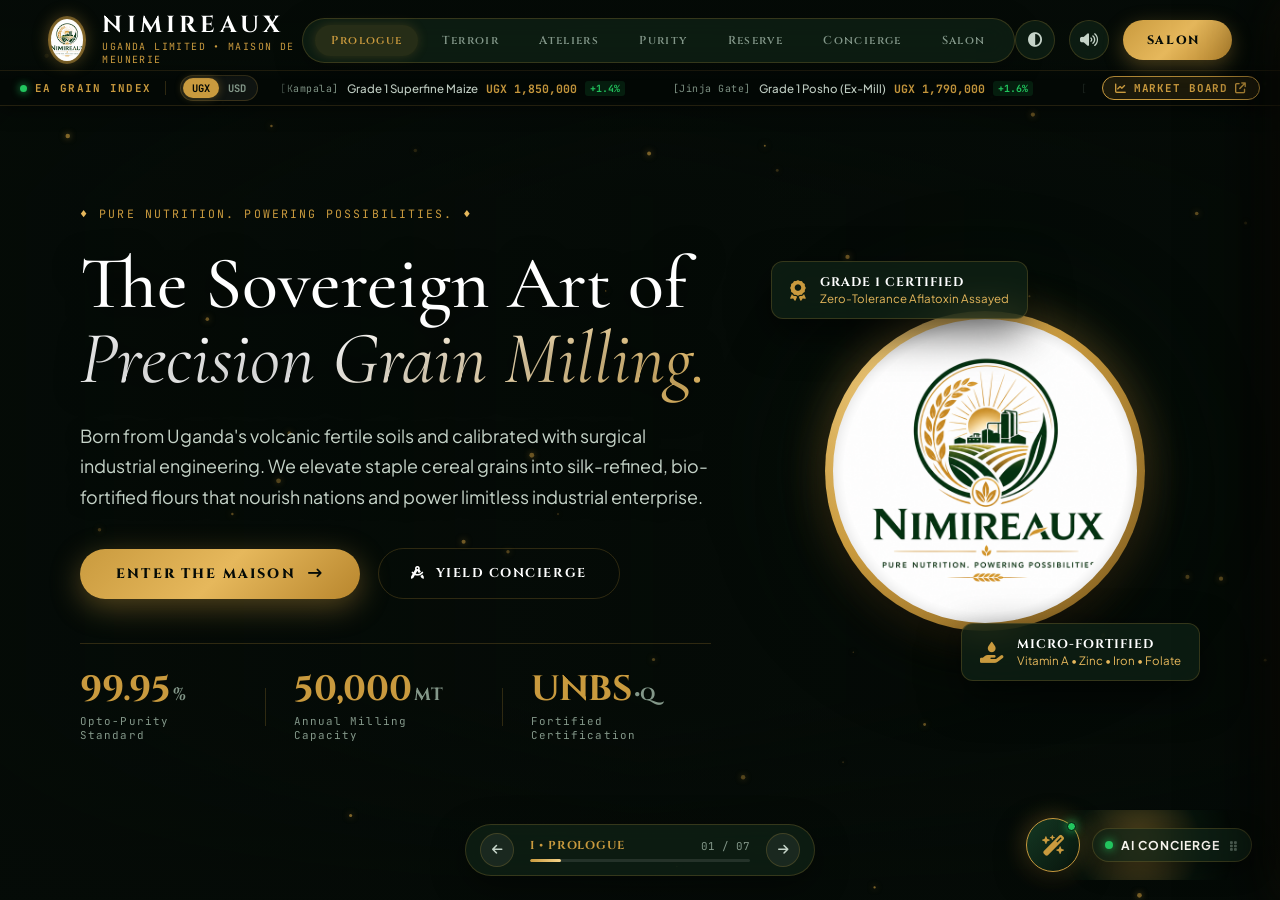
==== commit 105da785: "feat(seo): add OpenGraph social sharing cards, Apple touch icon, and search meta tags" ====
--- a/index.html
+++ b/index.html
@@ -2,11 +2,32 @@
 <html lang="en" data-theme="dark">
 <head>
   <meta charset="UTF-8" />
-  <meta name="viewport" content="width=device-width, initial-scale=1.0" />
+  <meta name="viewport" content="width=device-width, initial-scale=1.0, viewport-fit=cover" />
   <title>NIMIREAUX UGANDA LIMITED &bull; Haute Grain Milling &amp; Pure Nutrition</title>
+  
+  <!-- Primary Meta Tags & SEO -->
+  <meta name="title" content="NIMIREAUX UGANDA LIMITED &bull; Haute Grain Milling &amp; Pure Nutrition" />
+  <meta name="description" content="East Africa's premier grain milling and agro-commodity powerhouse. Grade 1 fortified flours, composite grain reserves, and institutional supply with guaranteed sub-5.0 ppb aflatoxin purity." />
+  <meta name="keywords" content="Nimireaux Uganda, grain milling Kampala, commercial posho Uganda, fortified maize flour East Africa, aflatoxin testing Uganda, grain trade South Sudan, agro processing Jinja" />
+  <meta name="author" content="Nimireaux Uganda Limited" />
+  <meta name="theme-color" content="#050b07" />
+  
+  <!-- Open Graph / Facebook / WhatsApp Preview -->
+  <meta property="og:type" content="website" />
+  <meta property="og:url" content="https://nimireaux.com/" />
+  <meta property="og:title" content="NIMIREAUX UGANDA LIMITED &bull; Haute Grain Milling" />
+  <meta property="og:description" content="East Africa's premier grain milling and agro-commodity powerhouse. Pure Nutrition. Powering Possibilities." />
+  <meta property="og:image" content="assets/logo.png" />
+  
+  <!-- Twitter Card -->
+  <meta name="twitter:card" content="summary_large_image" />
+  <meta name="twitter:title" content="NIMIREAUX UGANDA LIMITED &bull; Haute Grain Milling" />
+  <meta name="twitter:description" content="Pure Nutrition. Powering Possibilities. Certified fortified grain reserves across East Africa." />
+  <meta name="twitter:image" content="assets/logo.png" />
   
   <!-- Favicon -->
   <link rel="icon" type="image/png" href="assets/logo.png" />
+  <link rel="apple-touch-icon" href="assets/logo.png" />
   
   <!-- Premium Luxury Typography: Cormorant Garamond, Cinzel, Plus Jakarta Sans, JetBrains Mono -->
   <link rel="preconnect" href="https://fonts.googleapis.com" />
--- a/styles.css
+++ b/styles.css
@@ -3051,9 +3051,13 @@
     overflow-x: hidden !important;
     overflow-y: auto;
     width: 100%;
+    scroll-behavior: smooth;
+    scroll-snap-type: y mandatory;
+    -webkit-overflow-scrolling: touch;
   }
   body.ai-drawer-active, body.mobile-nav-active {
     overflow: hidden !important;
+    scroll-snap-type: none !important;
   }
   .prestige-viewport {
     height: auto;
@@ -3071,6 +3075,9 @@
     transform: none;
     padding: 104px 20px 60px 20px;
     overflow-x: hidden;
+    scroll-snap-align: start;
+    scroll-snap-stop: normal;
+    scroll-margin-top: 64px;
   }
   .hero-editorial-grid, .act-split-grid {
     grid-template-columns: minmax(0, 1fr) !important;
@@ -3096,6 +3103,9 @@
 }
 
 @media (max-width: 768px) {
+  .editorial-act {
+    scroll-margin-top: 88px;
+  }
   .prestige-nav {
     padding: 10px 14px;
   }
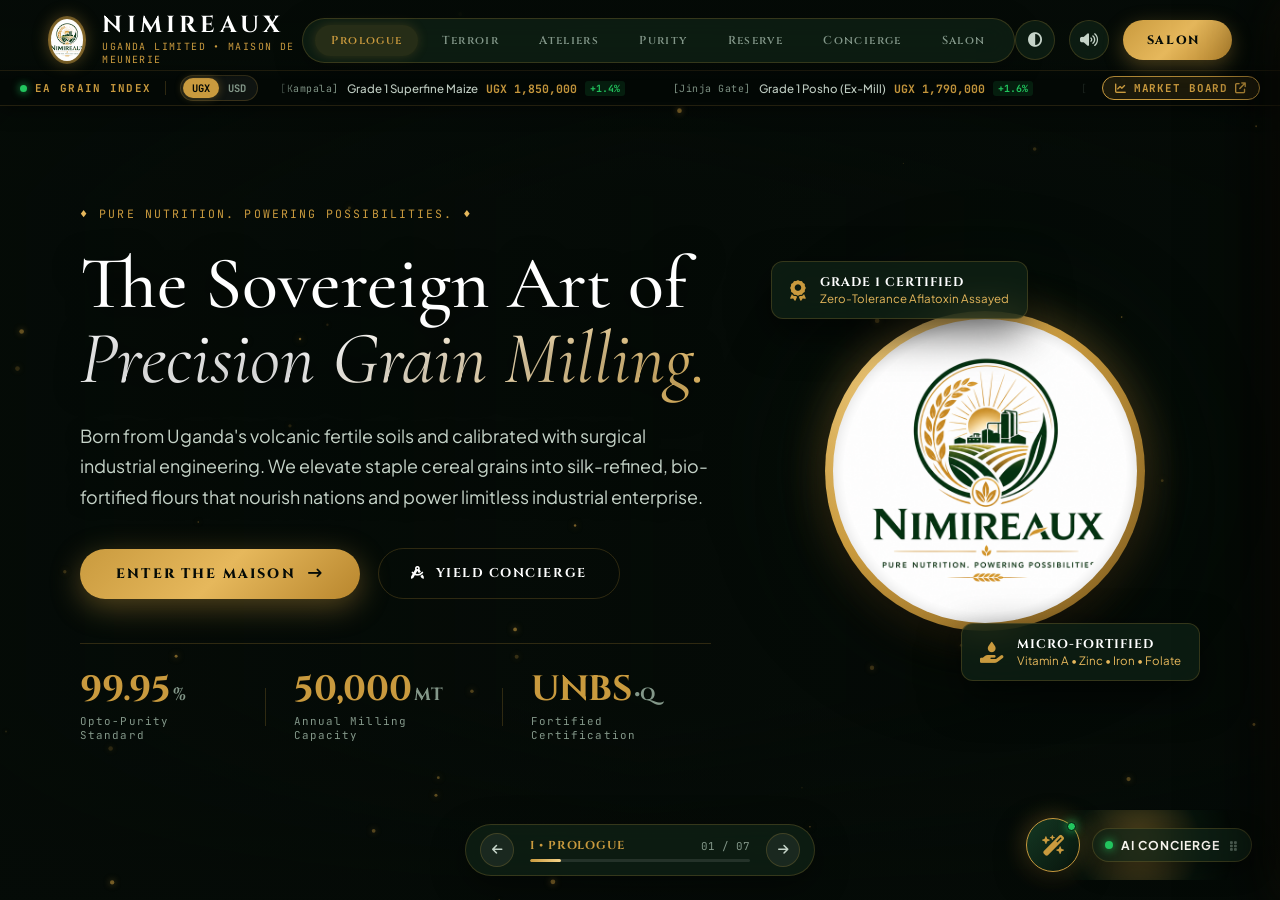
==== commit b68cc9b1: "chore(location): update company location to PLOT 1957, Kitukutwe, Kira Division" ====
--- a/index.html
+++ b/index.html
@@ -921,6 +921,10 @@
                       <span class="p-phone-sep">&bull;</span>
                       <a href="tel:+256783688363" class="p-phone">+256 783 688 363</a>
                     </div>
+
+                    <div class="pcard-location" style="font-family: var(--p-font-mono); font-size: 0.72rem; letter-spacing: 0.1em; color: #143823; font-weight: 700; margin-top: 6px; text-transform: uppercase;">
+                      <i class="fa-solid fa-location-dot" style="color: #d4a34b; margin-right: 4px;"></i> PLOT 1957, KITUKUTWE, KIRA DIVISION
+                    </div>
                   </div>
 
                   <div class="pcard-motto">
@@ -1092,7 +1096,7 @@
               <span>UNBS US 2:2017 &bull; HPLC AFLATOXIN &amp; QUALITY INSPECTOR</span>
             </div>
             <h3 class="coa-modal-title" id="coaModalTitle">Digital Quality Lab &amp; Certificate of Analysis</h3>
-            <p class="coa-modal-subtitle">Nimireaux Uganda Limited &bull; Quality Assurance &amp; Food Biochemistry Laboratory, Kampala</p>
+            <p class="coa-modal-subtitle">Nimireaux Uganda Limited &bull; Quality Assurance &amp; Food Biochemistry Laboratory, PLOT 1957, Kitukutwe, Kira Division</p>
           </div>
         </div>
         <button class="coa-close-btn" onclick="closeCoaModal()" aria-label="Close Preview">
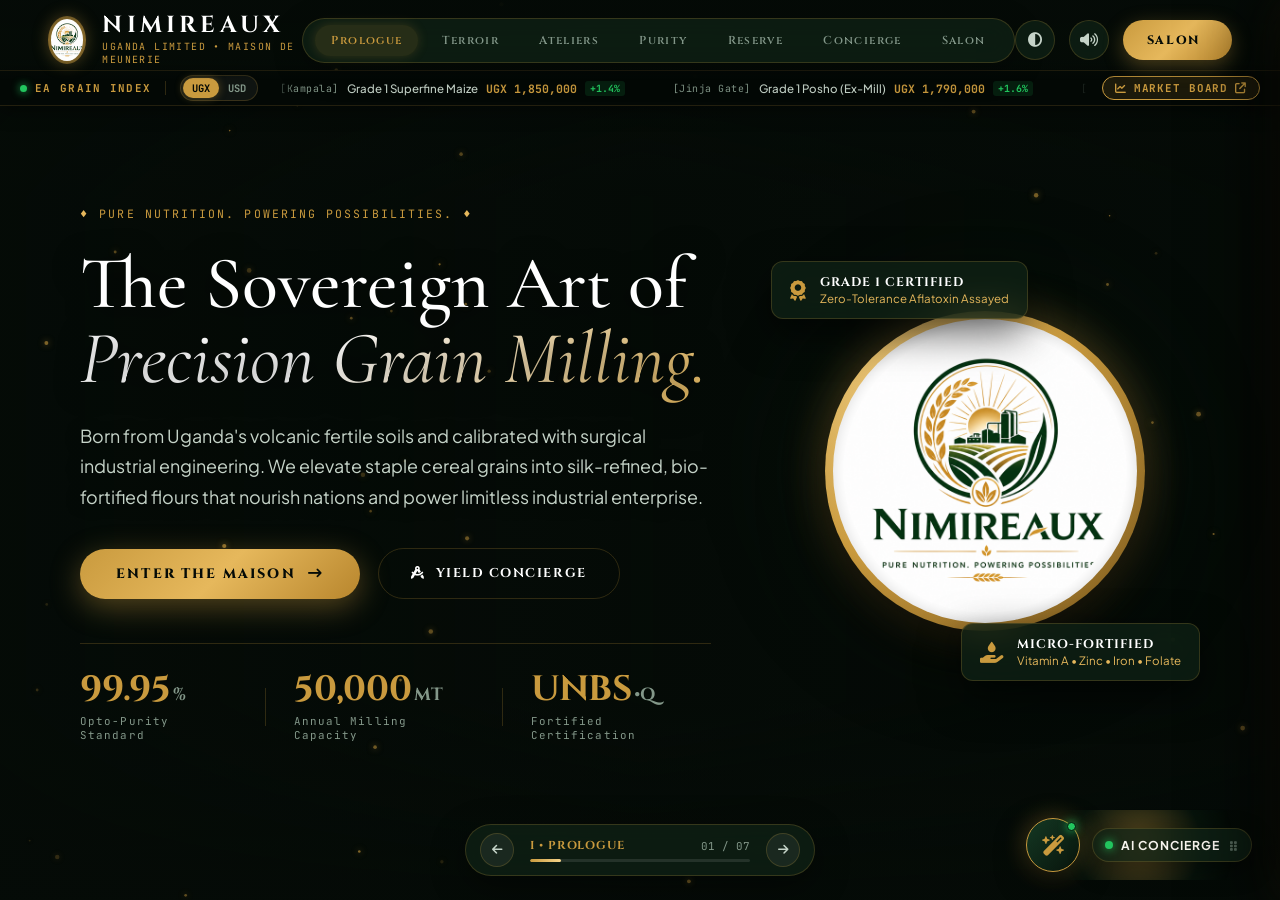
==== commit a15e4e74: "feat(rfq): wire executive RFQ form to Web3Forms/Formspree email delivery with mailto fallback" ====
--- a/index.html
+++ b/index.html
@@ -982,29 +982,29 @@
                 <div class="form-dual-row">
                   <div class="f-group">
                     <label>Principal Representative</label>
-                    <input type="text" id="pName" placeholder="e.g. Christine Nakato" required />
+                    <input type="text" id="pName" name="representative" placeholder="e.g. Christine Nakato" required />
                   </div>
                   <div class="f-group">
                     <label>Enterprise / Organization</label>
-                    <input type="text" id="pOrg" placeholder="e.g. Nile Agro Exporters / WFP" required />
+                    <input type="text" id="pOrg" name="organization" placeholder="e.g. Nile Agro Exporters / WFP" required />
                   </div>
                 </div>
 
                 <div class="form-dual-row">
                   <div class="f-group">
                     <label>Official Commercial Email</label>
-                    <input type="email" id="pEmail" placeholder="e.g. corporate@domain.com" required />
+                    <input type="email" id="pEmail" name="email" placeholder="e.g. corporate@domain.com" required />
                   </div>
                   <div class="f-group">
                     <label>Direct Phone / WhatsApp</label>
-                    <input type="tel" id="pPhone" placeholder="e.g. +256 7XX XXX XXX" required />
+                    <input type="tel" id="pPhone" name="phone" placeholder="e.g. +256 7XX XXX XXX" required />
                   </div>
                 </div>
 
                 <div class="form-dual-row">
                   <div class="f-group">
                     <label>Service or Product Requirement</label>
-                    <select id="pService">
+                    <select id="pService" name="service">
                       <option value="toll_maize">Contract Toll Maize Milling (Grade 1)</option>
                       <option value="wholesale_posho">Wholesale Superfine Posho Flour (Bags)</option>
                       <option value="wheat_milling">Specialty Hard Wheat Flour Processing</option>
@@ -1014,13 +1014,13 @@
                   </div>
                   <div class="f-group">
                     <label>Estimated Batch Volume</label>
-                    <input type="text" id="pVolume" placeholder="e.g. 100 Metric Tons" />
+                    <input type="text" id="pVolume" name="volume" placeholder="e.g. 100 Metric Tons" />
                   </div>
                 </div>
 
                 <div class="f-group">
                   <label>Project Logistics &amp; Packaging Notes</label>
-                  <textarea id="pNotes" rows="3" placeholder="Specify packaging denominations (25kg/50kg), delivery destination in Uganda, or special quality criteria..."></textarea>
+                  <textarea id="pNotes" name="notes" rows="3" placeholder="Specify packaging denominations (25kg/50kg), delivery destination in Uganda, or special quality criteria..."></textarea>
                 </div>
 
                 <button type="submit" class="btn-royal-large w-100" id="prestigeSubmitBtn">
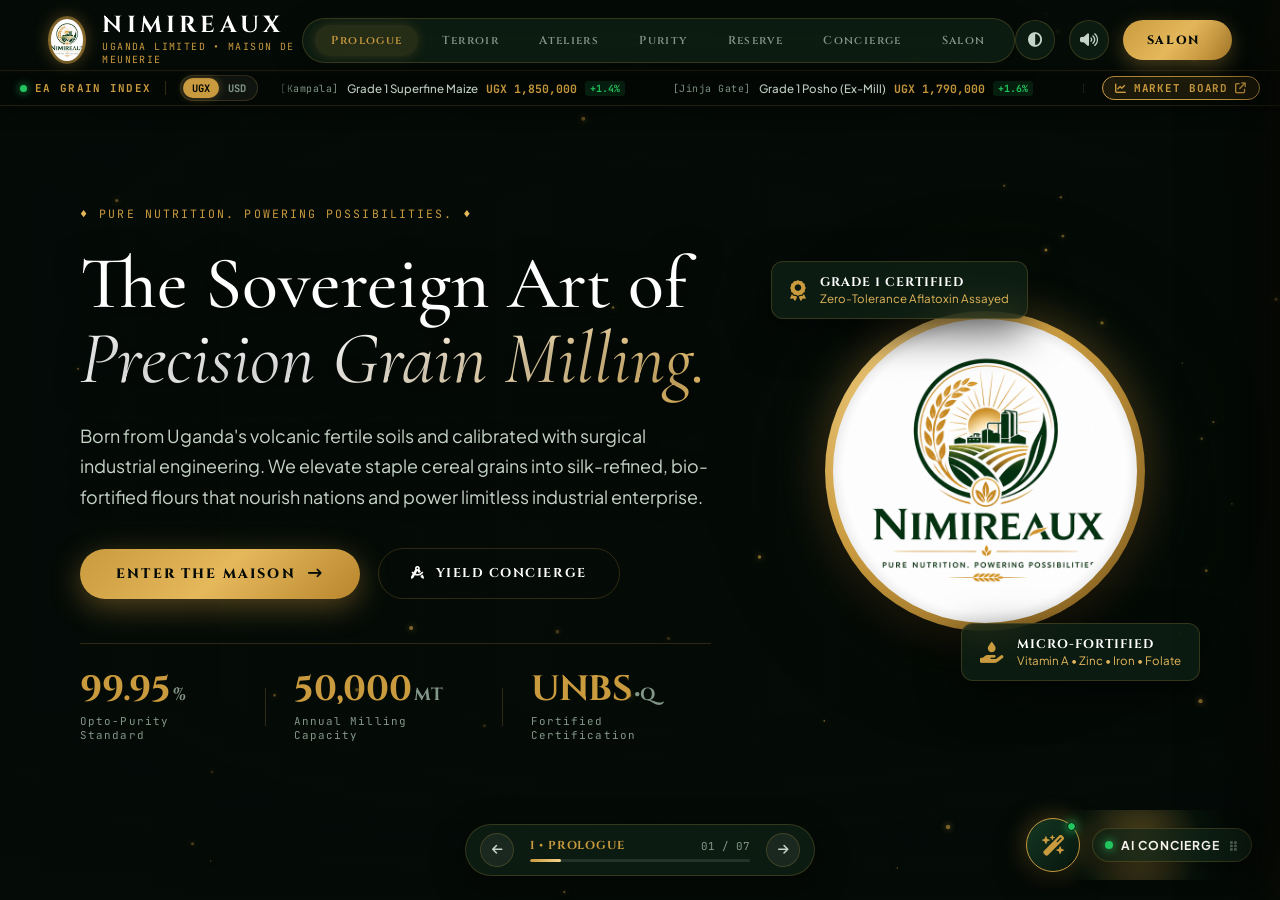
==== commit ee1e76d9: "feat(rfq): wire executive RFQ form to Web3Forms email API and instant WhatsApp dispatch" ====
--- a/index.html
+++ b/index.html
@@ -982,29 +982,29 @@
                 <div class="form-dual-row">
                   <div class="f-group">
                     <label>Principal Representative</label>
-                    <input type="text" id="pName" name="representative" placeholder="e.g. Christine Nakato" required />
+                    <input type="text" id="pName" placeholder="e.g. Christine Nakato" required />
                   </div>
                   <div class="f-group">
                     <label>Enterprise / Organization</label>
-                    <input type="text" id="pOrg" name="organization" placeholder="e.g. Nile Agro Exporters / WFP" required />
+                    <input type="text" id="pOrg" placeholder="e.g. Nile Agro Exporters / WFP" required />
                   </div>
                 </div>
 
                 <div class="form-dual-row">
                   <div class="f-group">
                     <label>Official Commercial Email</label>
-                    <input type="email" id="pEmail" name="email" placeholder="e.g. corporate@domain.com" required />
+                    <input type="email" id="pEmail" placeholder="e.g. corporate@domain.com" required />
                   </div>
                   <div class="f-group">
                     <label>Direct Phone / WhatsApp</label>
-                    <input type="tel" id="pPhone" name="phone" placeholder="e.g. +256 7XX XXX XXX" required />
+                    <input type="tel" id="pPhone" placeholder="e.g. +256 7XX XXX XXX" required />
                   </div>
                 </div>
 
                 <div class="form-dual-row">
                   <div class="f-group">
                     <label>Service or Product Requirement</label>
-                    <select id="pService" name="service">
+                    <select id="pService">
                       <option value="toll_maize">Contract Toll Maize Milling (Grade 1)</option>
                       <option value="wholesale_posho">Wholesale Superfine Posho Flour (Bags)</option>
                       <option value="wheat_milling">Specialty Hard Wheat Flour Processing</option>
@@ -1014,13 +1014,13 @@
                   </div>
                   <div class="f-group">
                     <label>Estimated Batch Volume</label>
-                    <input type="text" id="pVolume" name="volume" placeholder="e.g. 100 Metric Tons" />
+                    <input type="text" id="pVolume" placeholder="e.g. 100 Metric Tons" />
                   </div>
                 </div>
 
                 <div class="f-group">
                   <label>Project Logistics &amp; Packaging Notes</label>
-                  <textarea id="pNotes" name="notes" rows="3" placeholder="Specify packaging denominations (25kg/50kg), delivery destination in Uganda, or special quality criteria..."></textarea>
+                  <textarea id="pNotes" rows="3" placeholder="Specify packaging denominations (25kg/50kg), delivery destination in Uganda, or special quality criteria..."></textarea>
                 </div>
 
                 <button type="submit" class="btn-royal-large w-100" id="prestigeSubmitBtn">
@@ -1033,7 +1033,12 @@
                 <i class="fa-solid fa-circle-check"></i>
                 <div>
                   <strong>Official Inquiry Received &amp; Logged</strong>
-                  <span>Our commercial desk has dispatched your brief to sales@nimireaux.com. An executive will respond within 4 hours.</span>
+                  <span id="prestigeToastMsg">Our commercial desk has prepared your brief for dispatch. An executive will respond within 4 hours.</span>
+                  <div style="margin-top: 8px;">
+                    <a id="prestigeToastWaLink" href="https://wa.me/256744135549" target="_blank" rel="noopener" style="display: none; align-items: center; gap: 6px; padding: 6px 12px; border-radius: 999px; background: #25d366; color: #050b07; font-size: 0.75rem; font-weight: 700; text-decoration: none;">
+                      <i class="fa-brands fa-whatsapp"></i> Open Inquiry in WhatsApp
+                    </a>
+                  </div>
                 </div>
               </div>
             </div>
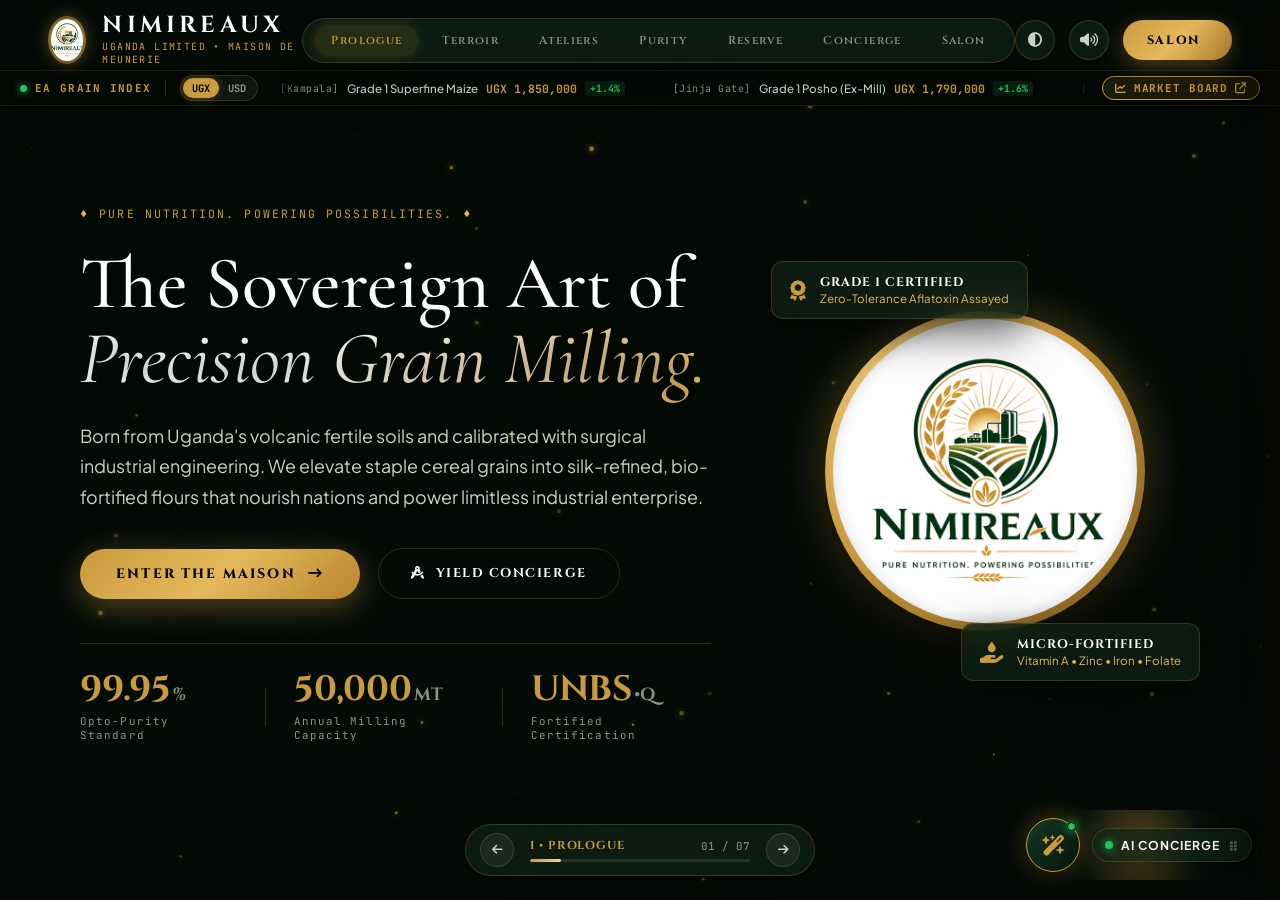
==== commit bf8a3de2: "chore(seo): set canonical, og:url, and absolute og:image for www.nimireaux.com" ====
--- a/index.html
+++ b/index.html
@@ -12,18 +12,20 @@
   <meta name="author" content="Nimireaux Uganda Limited" />
   <meta name="theme-color" content="#050b07" />
   
+  <link rel="canonical" href="https://www.nimireaux.com/" />
+  
   <!-- Open Graph / Facebook / WhatsApp Preview -->
   <meta property="og:type" content="website" />
-  <meta property="og:url" content="https://nimireaux.com/" />
+  <meta property="og:url" content="https://www.nimireaux.com/" />
   <meta property="og:title" content="NIMIREAUX UGANDA LIMITED &bull; Haute Grain Milling" />
   <meta property="og:description" content="East Africa's premier grain milling and agro-commodity powerhouse. Pure Nutrition. Powering Possibilities." />
-  <meta property="og:image" content="assets/logo.png" />
+  <meta property="og:image" content="https://www.nimireaux.com/assets/logo.png" />
   
   <!-- Twitter Card -->
   <meta name="twitter:card" content="summary_large_image" />
   <meta name="twitter:title" content="NIMIREAUX UGANDA LIMITED &bull; Haute Grain Milling" />
   <meta name="twitter:description" content="Pure Nutrition. Powering Possibilities. Certified fortified grain reserves across East Africa." />
-  <meta name="twitter:image" content="assets/logo.png" />
+  <meta name="twitter:image" content="https://www.nimireaux.com/assets/logo.png" />
   
   <!-- Favicon -->
   <link rel="icon" type="image/png" href="assets/logo.png" />
